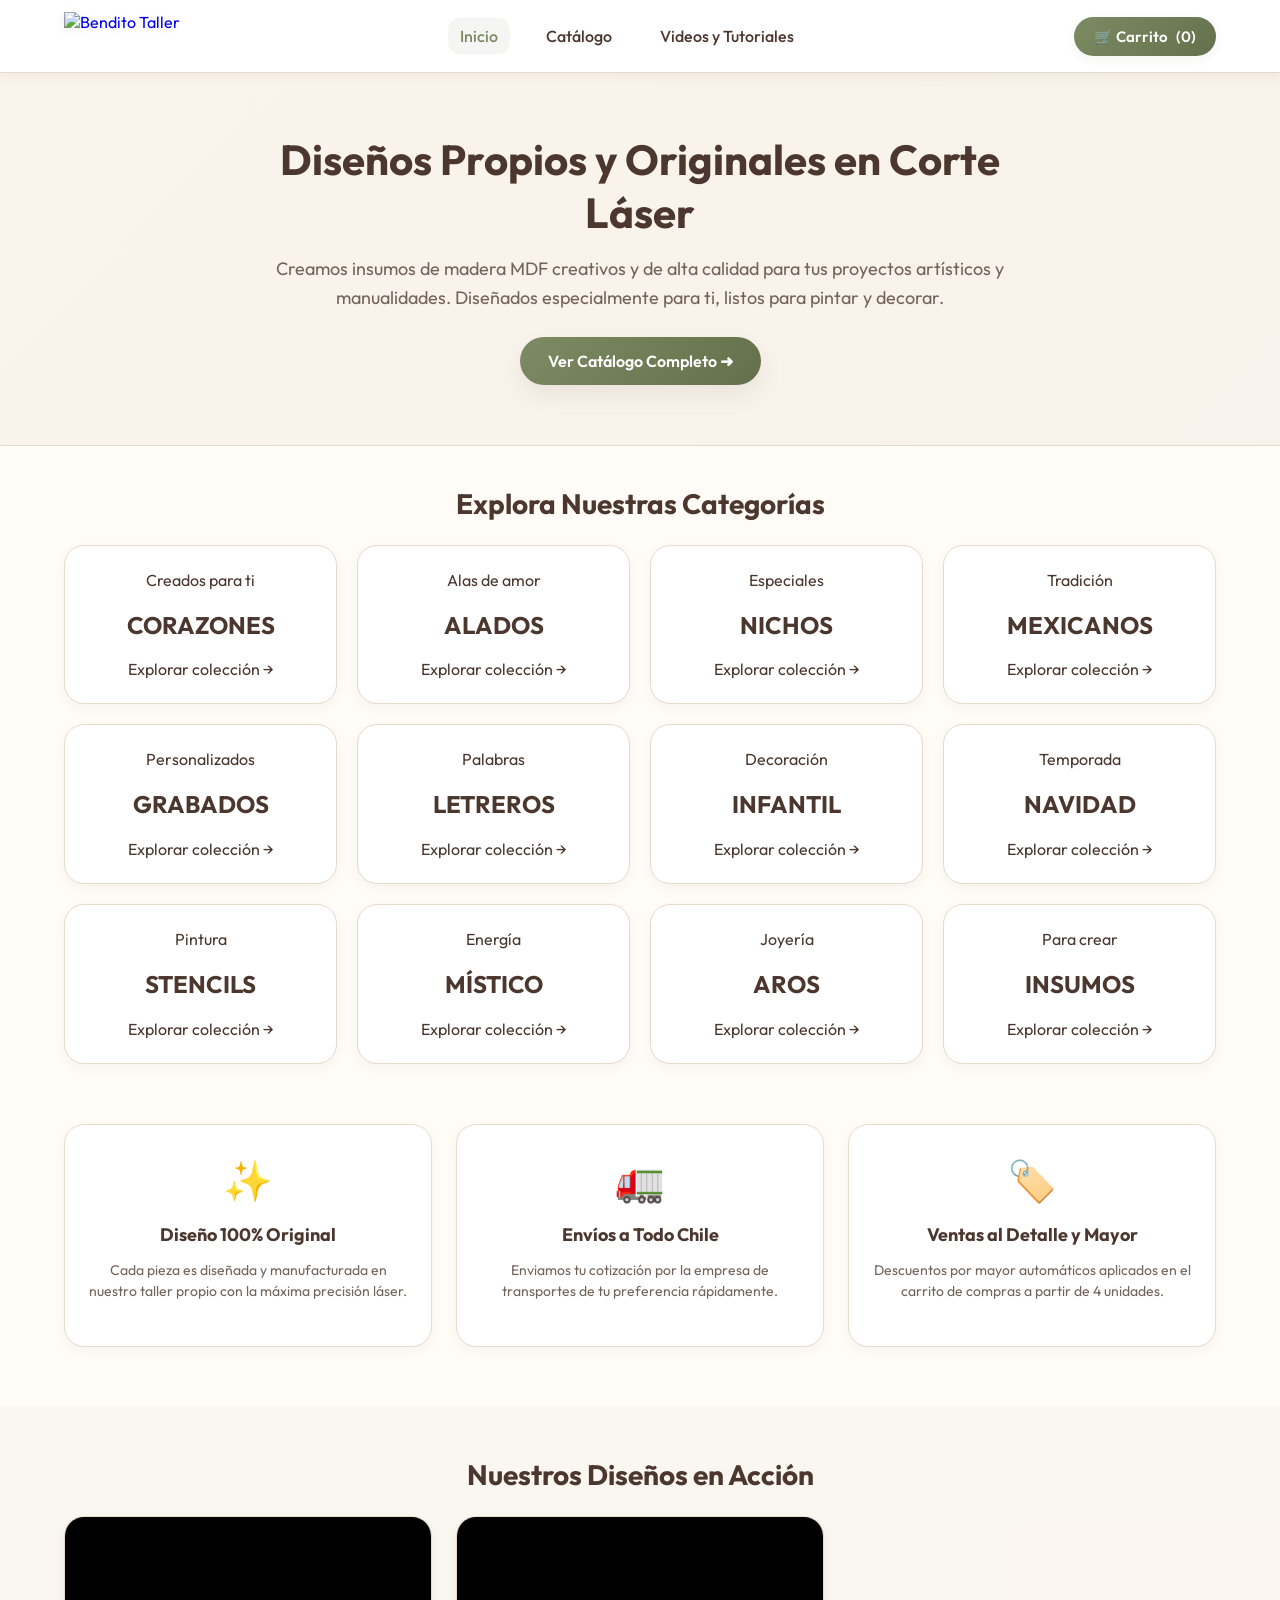
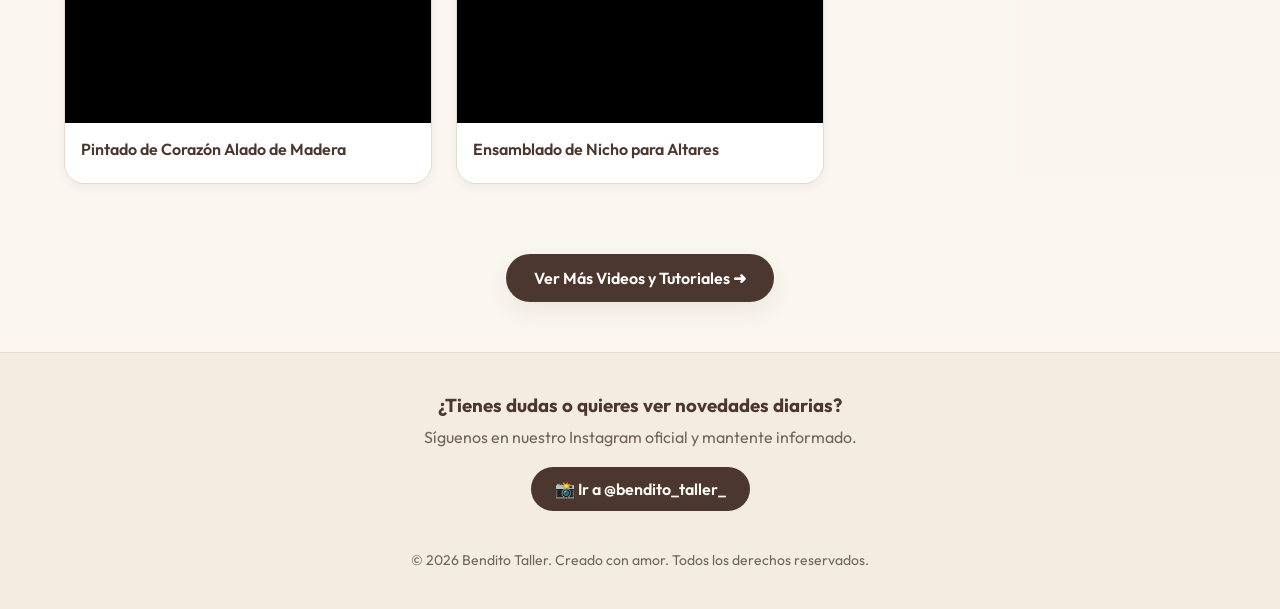
==== index.html @ 10a1b54d "Add files via upload" ====
<!DOCTYPE html>
<html lang="es">
<head>
    <meta charset="UTF-8">
    <meta name="viewport" content="width=device-width, initial-scale=1.0">
    <title>Bendito Taller | Corte Láser Creativo y Más</title>
    
    <!-- Google Fonts Outfit -->
    <link rel="preconnect" href="https://fonts.googleapis.com">
    <link rel="preconnect" href="https://fonts.gstatic.com" crossorigin>
    <link href="https://fonts.googleapis.com/css2?family=Outfit:wght@300;400;600;800;900&family=Playfair+Display:wght@600;700;800&display=swap" rel="stylesheet">
    
    <link rel="stylesheet" href="styles.css">
    <style>
        .features-section {
            max-width: 1200px;
            margin: 0 auto 60px auto;
            padding: 0 24px;
            display: grid;
            grid-template-columns: repeat(auto-fit, minmax(280px, 1fr));
            gap: 24px;
        }
        .feature-card {
            background: #ffffff;
            border: 1px solid var(--border-color);
            border-radius: var(--radius-md);
            padding: 30px 24px;
            text-align: center;
            box-shadow: var(--shadow-sm);
        }
        .feature-icon {
            font-size: 40px;
            color: var(--primary-color);
            margin-bottom: 16px;
        }
        .feature-title {
            font-size: 18px;
            font-weight: 700;
            margin-bottom: 10px;
            color: var(--text-main);
        }
        .feature-desc {
            font-size: 14px;
            color: var(--text-muted);
            line-height: 1.5;
        }
        .insta-footer {
            text-align: center;
            background: #f5ece1;
            padding: 40px 24px;
            border-top: 1px solid var(--border-color);
        }
        .insta-btn {
            display: inline-flex;
            align-items: center;
            gap: 8px;
            background: #4b372d;
            color: #fffcf8;
            text-decoration: none;
            padding: 12px 24px;
            border-radius: 30px;
            font-weight: 600;
            transition: all 0.3s;
        }
        .insta-btn:hover {
            transform: translateY(-2px);
            background: #7d8b63;
        }
    </style>
</head>
<body>

    <!-- NAVBAR -->
    <nav class="main-navbar">
        <div class="nav-container">
            <a href="index.html" class="logo-link">
                <!-- Se puede usar el logo oficial en línea o un placeholder premium -->
                <img src="https://padoma.github.io/bendito-taller-carrito/img/LOGO.png" alt="Bendito Taller" class="logo-img">
            </a>
            
            <ul class="nav-menu" id="navMenu">
                <li class="nav-item active"><a href="index.html">Inicio</a></li>
                <li class="nav-item"><a href="catalogo.html">Catálogo</a></li>
                <li class="nav-item"><a href="videos.html">Videos y Tutoriales</a></li>
            </ul>

            <div style="display: flex; align-items: center; gap: 12px;">
                <button class="nav-cart-btn" onclick="location.href='carrito.html'">
                    🛒 Carrito <span id="cartCount">(0)</span>
                </button>
                
                <button class="hamburger" id="menuToggle" onclick="toggleMobileMenu()">
                    <span></span>
                    <span></span>
                    <span></span>
                </button>
            </div>
        </div>
    </nav>

    <!-- HERO BANNER -->
    <header class="hero-section">
        <div class="hero-content">
            <h1 class="hero-title">Diseños Propios y Originales en Corte Láser</h1>
            <p class="hero-subtitle">
                Creamos insumos de madera MDF creativos y de alta calidad para tus proyectos artísticos y manualidades. Diseñados especialmente para ti, listos para pintar y decorar.
            </p>
            <a href="catalogo.html" class="hero-btn">Ver Catálogo Completo ➜</a>
        </div>
    </header>

    <!-- EXPLORA CATEGORIAS -->
    <section class="container">
        <h2 class="section-title">Explora Nuestras Categorías</h2>
        
        <div class="categories-grid">
            <a href="catalogo.html?category=corazones" class="category-card">
                <div class="card-inner">
                    <div class="card-bg"></div>
                    <div class="card-overlay"></div>
                    <div class="card-content">
                        <span class="subtitle">Creados para ti</span>
                        <h2 data-text="CORAZONES">CORAZONES</h2>
                        <div class="divider"></div>
                        <span class="explore">Explorar colección <span class="arrow">→</span></span>
                    </div>
                </div>
            </a>
            
            <a href="catalogo.html?category=corazones-alados" class="category-card">
                <div class="card-inner">
                    <div class="card-bg"></div>
                    <div class="card-overlay"></div>
                    <div class="card-content">
                        <span class="subtitle">Alas de amor</span>
                        <h2 data-text="ALADOS">ALADOS</h2>
                        <div class="divider"></div>
                        <span class="explore">Explorar colección <span class="arrow">→</span></span>
                    </div>
                </div>
            </a>

            <a href="catalogo.html?category=nichos-y-altares" class="category-card">
                <div class="card-inner">
                    <div class="card-bg"></div>
                    <div class="card-overlay"></div>
                    <div class="card-content">
                        <span class="subtitle">Especiales</span>
                        <h2 data-text="NICHOS">NICHOS</h2>
                        <div class="divider"></div>
                        <span class="explore">Explorar colección <span class="arrow">→</span></span>
                    </div>
                </div>
            </a>

            <a href="catalogo.html?category=mexicanos-y-calacas" class="category-card">
                <div class="card-inner">
                    <div class="card-bg"></div>
                    <div class="card-overlay"></div>
                    <div class="card-content">
                        <span class="subtitle">Tradición</span>
                        <h2 data-text="MEXICANOS">MEXICANOS</h2>
                        <div class="divider"></div>
                        <span class="explore">Explorar colección <span class="arrow">→</span></span>
                    </div>
                </div>
            </a>

            <a href="catalogo.html?category=grabados" class="category-card">
                <div class="card-inner">
                    <div class="card-bg"></div>
                    <div class="card-overlay"></div>
                    <div class="card-content">
                        <span class="subtitle">Personalizados</span>
                        <h2 data-text="GRABADOS">GRABADOS</h2>
                        <div class="divider"></div>
                        <span class="explore">Explorar colección <span class="arrow">→</span></span>
                    </div>
                </div>
            </a>

            <a href="catalogo.html?category=letras" class="category-card">
                <div class="card-inner">
                    <div class="card-bg"></div>
                    <div class="card-overlay"></div>
                    <div class="card-content">
                        <span class="subtitle">Palabras</span>
                        <h2 data-text="LETREROS">LETREROS</h2>
                        <div class="divider"></div>
                        <span class="explore">Explorar colección <span class="arrow">→</span></span>
                    </div>
                </div>
            </a>

            <a href="catalogo.html?category=deco" class="category-card">
                <div class="card-inner">
                    <div class="card-bg"></div>
                    <div class="card-overlay"></div>
                    <div class="card-content">
                        <span class="subtitle">Decoración</span>
                        <h2 data-text="INFANTIL">INFANTIL</h2>
                        <div class="divider"></div>
                        <span class="explore">Explorar colección <span class="arrow">→</span></span>
                    </div>
                </div>
            </a>

            <a href="catalogo.html?category=navidad" class="category-card">
                <div class="card-inner">
                    <div class="card-bg"></div>
                    <div class="card-overlay"></div>
                    <div class="card-content">
                        <span class="subtitle">Temporada</span>
                        <h2 data-text="NAVIDAD">NAVIDAD</h2>
                        <div class="divider"></div>
                        <span class="explore">Explorar colección <span class="arrow">→</span></span>
                    </div>
                </div>
            </a>

            <a href="catalogo.html?category=stencil" class="category-card">
                <div class="card-inner">
                    <div class="card-bg"></div>
                    <div class="card-overlay"></div>
                    <div class="card-content">
                        <span class="subtitle">Pintura</span>
                        <h2 data-text="STENCILS">STENCILS</h2>
                        <div class="divider"></div>
                        <span class="explore">Explorar colección <span class="arrow">→</span></span>
                    </div>
                </div>
            </a>

            <a href="catalogo.html?category=mistico-y-mas" class="category-card">
                <div class="card-inner">
                    <div class="card-bg"></div>
                    <div class="card-overlay"></div>
                    <div class="card-content">
                        <span class="subtitle">Energía</span>
                        <h2 data-text="MÍSTICO">MÍSTICO</h2>
                        <div class="divider"></div>
                        <span class="explore">Explorar colección <span class="arrow">→</span></span>
                    </div>
                </div>
            </a>

            <a href="catalogo.html?category=aros" class="category-card">
                <div class="card-inner">
                    <div class="card-bg"></div>
                    <div class="card-overlay"></div>
                    <div class="card-content">
                        <span class="subtitle">Joyería</span>
                        <h2 data-text="AROS">AROS</h2>
                        <div class="divider"></div>
                        <span class="explore">Explorar colección <span class="arrow">→</span></span>
                    </div>
                </div>
            </a>

            <a href="catalogo.html?category=otros-insumos" class="category-card">
                <div class="card-inner">
                    <div class="card-bg"></div>
                    <div class="card-overlay"></div>
                    <div class="card-content">
                        <span class="subtitle">Para crear</span>
                        <h2 data-text="INSUMOS">INSUMOS</h2>
                        <div class="divider"></div>
                        <span class="explore">Explorar colección <span class="arrow">→</span></span>
                    </div>
                </div>
            </a>
        </div>
    </section>

    <!-- CARACTERISTICAS CLAVE -->
    <section class="features-section">
        <div class="feature-card">
            <div class="feature-icon">✨</div>
            <h3 class="feature-title">Diseño 100% Original</h3>
            <p class="feature-desc">Cada pieza es diseñada y manufacturada en nuestro taller propio con la máxima precisión láser.</p>
        </div>
        <div class="feature-card">
            <div class="feature-icon">🚛</div>
            <h3 class="feature-title">Envíos a Todo Chile</h3>
            <p class="feature-desc">Enviamos tu cotización por la empresa de transportes de tu preferencia rápidamente.</p>
        </div>
        <div class="feature-card">
            <div class="feature-icon">🏷️</div>
            <h3 class="feature-title">Ventas al Detalle y Mayor</h3>
            <p class="feature-desc">Descuentos por mayor automáticos aplicados en el carrito de compras a partir de 4 unidades.</p>
        </div>
    </section>

    <!-- FEATURED VIDEOS -->
    <section style="background: rgba(229, 218, 203, 0.2); padding: 50px 0;">
        <div class="container">
            <h2 class="section-title" style="margin-top: 0;">Nuestros Diseños en Acción</h2>
            <div class="videos-grid">
                <!-- Video 1 -->
                <div class="video-card">
                    <div class="video-container">
                        <iframe src="https://www.youtube.com/embed/8gl6JiQ3Dws" frameborder="0" allow="accelerometer; autoplay; clipboard-write; encrypted-media; gyroscope; picture-in-picture" allowfullscreen></iframe>
                    </div>
                    <div class="video-info">
                        <h4 class="video-title">Pintado de Corazón Alado de Madera</h4>
                    </div>
                </div>
                <!-- Video 2 -->
                <div class="video-card">
                    <div class="video-container">
                        <iframe src="https://www.youtube.com/embed/f9b9mxGQV_4" frameborder="0" allow="accelerometer; autoplay; clipboard-write; encrypted-media; gyroscope; picture-in-picture" allowfullscreen></iframe>
                    </div>
                    <div class="video-info">
                        <h4 class="video-title">Ensamblado de Nicho para Altares</h4>
                    </div>
                </div>
            </div>
            <div style="text-align: center; margin-top: 10px;">
                <a href="videos.html" class="hero-btn" style="background: var(--text-main);">Ver Más Videos y Tutoriales ➜</a>
            </div>
        </div>
    </section>

    <!-- INSTAGRAM FOOTER -->
    <footer class="insta-footer">
        <h3 style="margin: 0 0 10px 0;">¿Tienes dudas o quieres ver novedades diarias?</h3>
        <p style="color: var(--text-muted); margin: 0 0 20px 0;">Síguenos en nuestro Instagram oficial y mantente informado.</p>
        <a href="https://www.instagram.com/bendito_taller_/" target="_blank" class="insta-btn">
            📸 Ir a @bendito_taller_
        </a>
        <div style="margin-top: 40px; font-size: 14px; color: var(--text-muted);">
            © 2026 Bendito Taller. Creado con amor. Todos los derechos reservados.
        </div>
    </footer>

    <script>
        function toggleMobileMenu() {
            const menu = document.getElementById("navMenu");
            const toggle = document.getElementById("menuToggle");
            menu.classList.toggle("show");
            toggle.classList.toggle("active");
        }

        // Actualizar contador del carrito en el navbar
        function updateCartBadge() {
            const carrito = JSON.parse(localStorage.getItem("carrito")) || [];
            const totalItems = carrito.reduce((acc, item) => acc + item.cantidad, 0);
            document.getElementById("cartCount").textContent = `(${totalItems})`;
        }

        window.onload = updateCartBadge;
    </script>
</body>
</html>
---- styles.css ----
/* ==========================
   DESIGN SYSTEM - BENDITO TALLER
========================== */
:root {
    --primary-color: #7d8b63;
    --primary-gradient: linear-gradient(135deg, #7d8b63 0%, #63704b 100%);
    --accent-color: #c9b8a3;
    --danger-gradient: linear-gradient(135deg, #c9b8a3 0%, #b2a18c 100%);
    --bg-light: #fffcf8;
    --bg-card: #ffffff;
    --bg-panel: linear-gradient(135deg, #fffcf8 0%, #f9f5ed 100%);
    --text-main: #4b372d;
    --text-muted: #73645b;
    --border-color: #e5dacb;
    --shadow-sm: 0 4px 12px rgba(75, 55, 45, 0.05);
    --shadow-md: 0 10px 25px rgba(75, 55, 45, 0.08);
    --shadow-lg: 0 20px 40px rgba(75, 55, 45, 0.12);
    --radius-sm: 12px;
    --radius-md: 20px;
    --radius-lg: 28px;
    --font-sans: 'Outfit', -apple-system, BlinkMacSystemFont, "Segoe UI", Roboto, sans-serif;
}

* {
    box-sizing: border-box;
}

body {
    margin: 0;
    padding: 0;
    font-family: var(--font-sans);
    background-color: var(--bg-light);
    color: var(--text-main);
    -webkit-font-smoothing: antialiased;
}

/* ===== GENERAL HEADER / NAV ===== */
.main-navbar {
    background: var(--bg-card);
    border-bottom: 1px solid var(--border-color);
    position: sticky;
    top: 0;
    z-index: 1000;
    box-shadow: var(--shadow-sm);
}

.nav-container {
    max-width: 1200px;
    margin: 0 auto;
    display: flex;
    justify-content: space-between;
    align-items: center;
    padding: 12px 24px;
}

.logo-link {
    display: flex;
    align-items: center;
    text-decoration: none;
}

.logo-img {
    height: 48px;
    width: auto;
    filter: drop-shadow(0 2px 4px rgba(75, 55, 45, 0.08));
}

.nav-menu {
    display: flex;
    gap: 24px;
    list-style: none;
    margin: 0;
    padding: 0;
}

.nav-item a {
    text-decoration: none;
    color: var(--text-main);
    font-weight: 500;
    font-size: 16px;
    transition: color 0.2s;
    padding: 8px 12px;
    border-radius: var(--radius-sm);
}

.nav-item a:hover,
.nav-item.active a {
    color: var(--primary-color);
    background: rgba(125, 139, 99, 0.08);
}

.nav-cart-btn {
    border: none;
    background: var(--primary-gradient);
    color: white;
    font-family: inherit;
    font-size: 15px;
    font-weight: 600;
    padding: 10px 20px;
    border-radius: 30px;
    cursor: pointer;
    box-shadow: var(--shadow-sm);
    transition: all 0.3s;
    display: flex;
    align-items: center;
    gap: 8px;
}

.nav-cart-btn:hover {
    transform: translateY(-2px);
    box-shadow: var(--shadow-md);
    filter: brightness(1.05);
}

.hamburger {
    display: none;
    flex-direction: column;
    gap: 5px;
    border: none;
    background: transparent;
    cursor: pointer;
    padding: 4px;
}

.hamburger span {
    display: block;
    width: 24px;
    height: 3px;
    background-color: var(--text-main);
    border-radius: 3px;
    transition: all 0.3s;
}

/* ===== HERO BANNER ===== */
.hero-section {
    background: linear-gradient(135deg, rgba(245, 236, 225, 0.5) 0%, rgba(229, 218, 203, 0.3) 100%);
    padding: 60px 24px;
    text-align: center;
    border-bottom: 1px solid var(--border-color);
}

.hero-content {
    max-width: 800px;
    margin: 0 auto;
}

.hero-title {
    font-size: 42px;
    font-weight: 700;
    margin: 0 0 16px 0;
    color: var(--text-main);
}

.hero-subtitle {
    font-size: 18px;
    color: var(--text-muted);
    margin: 0 0 24px 0;
    line-height: 1.6;
}

.hero-btn {
    display: inline-block;
    background: var(--primary-gradient);
    color: white;
    text-decoration: none;
    font-weight: 600;
    padding: 14px 28px;
    border-radius: 30px;
    box-shadow: var(--shadow-md);
    transition: all 0.3s;
}

.hero-btn:hover {
    transform: translateY(-2px);
    box-shadow: var(--shadow-lg);
    filter: brightness(1.03);
}

/* ===== HOME CATEGORIES ===== */
.section-title {
    font-size: 28px;
    font-weight: 700;
    text-align: center;
    margin: 40px 0 24px 0;
    color: var(--text-main);
}

.categories-grid {
    max-width: 1200px;
    margin: 0 auto;
    display: grid;
    grid-template-columns: repeat(auto-fill, minmax(220px, 1fr));
    gap: 20px;
    padding: 0 24px 60px 24px;
}

.category-card {
    background: var(--bg-card);
    border: 1px solid var(--border-color);
    border-radius: var(--radius-md);
    padding: 24px;
    text-align: center;
    text-decoration: none;
    color: var(--text-main);
    box-shadow: var(--shadow-sm);
    transition: all 0.3s;
}

.category-card:hover {
    transform: translateY(-4px);
    box-shadow: var(--shadow-md);
    border-color: var(--primary-color);
}

.category-icon {
    font-size: 36px;
    margin-bottom: 12px;
}

.category-name {
    font-weight: 700;
    font-size: 16px;
}

/* ===== VIDEOS GRID ===== */
.videos-grid {
    max-width: 1200px;
    margin: 0 auto;
    display: grid;
    grid-template-columns: repeat(auto-fill, minmax(340px, 1fr));
    gap: 24px;
    padding: 0 24px 60px 24px;
}

.video-card {
    background: var(--bg-card);
    border-radius: var(--radius-md);
    border: 1px solid var(--border-color);
    overflow: hidden;
    box-shadow: var(--shadow-sm);
    transition: all 0.3s;
}

.video-card:hover {
    transform: translateY(-2px);
    box-shadow: var(--shadow-md);
}

.video-container {
    position: relative;
    padding-bottom: 56.25%; /* 16:9 */
    height: 0;
    background: #000;
}

.video-container iframe {
    position: absolute;
    top: 0;
    left: 0;
    width: 100%;
    height: 100%;
}

.video-info {
    padding: 16px;
}

.video-title {
    font-size: 16px;
    font-weight: 600;
    margin: 0 0 8px 0;
    color: var(--text-main);
}

/* ===== CATALOG PAGE LAYOUT ===== */
.catalog-container {
    max-width: 1200px;
    margin: 0 auto;
    display: flex;
    gap: 28px;
    padding: 30px 24px 60px 24px;
}

/* Sidebar Navigation */
.catalog-sidebar {
    width: 250px;
    flex-shrink: 0;
}

.sidebar-title {
    font-size: 18px;
    font-weight: 700;
    margin: 0 0 16px 0;
    border-bottom: 2px solid var(--border-color);
    padding-bottom: 8px;
}

.category-list {
    display: flex;
    flex-direction: column;
    gap: 8px;
}

.category-btn {
    border: none;
    background: transparent;
    text-align: left;
    padding: 10px 14px;
    border-radius: var(--radius-sm);
    font-family: inherit;
    font-size: 15px;
    font-weight: 500;
    color: var(--text-muted);
    cursor: pointer;
    transition: all 0.2s;
}

.category-btn:hover {
    background: rgba(75, 55, 45, 0.04);
    color: var(--text-main);
}

.category-btn.active {
    background: var(--primary-gradient);
    color: white;
    font-weight: 600;
    box-shadow: var(--shadow-sm);
}

/* Main Content Area */
.catalog-main {
    flex-grow: 1;
}

.catalog-search-bar {
    margin-bottom: 24px;
    display: flex;
    gap: 12px;
}

.search-input {
    flex-grow: 1;
    padding: 14px 20px;
    border-radius: 30px;
    border: 1.5px solid var(--border-color);
    font-family: inherit;
    font-size: 15px;
    color: var(--text-main);
    background: var(--bg-card);
    outline: none;
    transition: all 0.2s;
}

.search-input:focus {
    border-color: var(--primary-color);
    box-shadow: 0 0 0 3px rgba(125, 139, 99, 0.15);
}

.products-grid {
    display: grid;
    grid-template-columns: repeat(auto-fill, minmax(210px, 1fr));
    gap: 20px;
}

/* Product Card */
.product-card {
    background: var(--bg-card);
    border-radius: var(--radius-md);
    border: 1px solid rgba(229, 218, 203, 0.4);
    overflow: hidden;
    box-shadow: var(--shadow-sm);
    transition: all 0.2s;
    display: flex;
    flex-direction: column;
}

.product-card:hover {
    transform: translateY(-2px);
    box-shadow: var(--shadow-md);
}

.product-img-wrapper {
    position: relative;
    padding-bottom: 100%; /* Square aspect ratio */
    background-color: #fcf9f5;
    overflow: hidden;
    border-bottom: 1px solid rgba(229, 218, 203, 0.3);
}

.product-img {
    position: absolute;
    top: 0;
    left: 0;
    width: 100%;
    height: 100%;
    object-fit: cover;
    transition: transform 0.3s ease;
}

.product-card:hover .product-img {
    transform: scale(1.04);
}

.product-info {
    padding: 16px;
    display: flex;
    flex-direction: column;
    flex-grow: 1;
}

.product-title {
    font-size: 16px;
    font-weight: 700;
    color: var(--text-main);
    margin: 0 0 8px 0;
    line-height: 1.3;
}

.product-prices {
    margin-top: auto;
}

.price-row {
    display: flex;
    justify-content: space-between;
    font-size: 13px;
    color: var(--text-muted);
    margin-bottom: 4px;
}

.price-value {
    font-weight: 700;
    color: var(--text-main);
}

.price-value.special {
    color: var(--primary-color);
}

.product-action-btn {
    width: 100%;
    border: none;
    background: #f0e6da;
    color: var(--text-main);
    font-family: inherit;
    font-size: 14px;
    font-weight: 600;
    padding: 10px;
    border-radius: var(--radius-sm);
    cursor: pointer;
    margin-top: 12px;
    transition: all 0.2s;
}

.product-action-btn:hover {
    background: var(--primary-color);
    color: white;
}

/* ===== SHOPPING CART PAGE ===== */
.cart-page-wrapper {
    max-width: 750px;
    margin: 40px auto;
    padding: 0 20px;
}

.cart-header {
    text-align: center;
    margin-bottom: 30px;
}

.cart-header h1 {
    font-size: 32px;
    font-weight: 700;
    margin: 0 0 8px 0;
}

.cart-header p {
    color: var(--text-muted);
    margin: 0;
}

/* ===== GENERAL POPUPS (MODAL) ===== */
.modal-overlay {
    position: fixed;
    inset: 0;
    background: rgba(43, 34, 29, 0.4);
    backdrop-filter: blur(8px);
    display: flex;
    justify-content: center;
    align-items: center;
    z-index: 99999;
    padding: 20px;
}

.modal-container {
    background: var(--bg-card);
    width: 100%;
    max-width: 440px;
    border-radius: var(--radius-lg);
    padding: 24px;
    box-shadow: var(--shadow-lg);
    border: 1px solid var(--border-color);
    animation: scaleUp 0.3s forwards cubic-bezier(0.34, 1.56, 0.64, 1);
}

@keyframes scaleUp {
    from { transform: scale(0.95); opacity: 0; }
    to { transform: scale(1); opacity: 1; }
}

.modal-container h2 {
    margin: 0 0 16px 0;
    text-align: center;
    font-size: 22px;
    font-weight: 700;
    color: var(--text-main);
}

.modal-image-wrapper {
    width: 120px;
    height: 120px;
    border-radius: var(--radius-md);
    overflow: hidden;
    margin: 0 auto 16px auto;
    border: 1px solid var(--border-color);
    background-color: #fff;
}

.modal-image {
    width: 100%;
    height: 100%;
    object-fit: cover;
}

.modal-input-group {
    margin-bottom: 14px;
}

.modal-input-group label {
    display: block;
    margin-bottom: 6px;
    font-weight: 600;
    font-size: 13px;
    color: var(--text-muted);
}

.modal-select, .modal-input, .modal-textarea {
    width: 100%;
    padding: 12px;
    border-radius: var(--radius-sm);
    border: 1.5px solid var(--border-color);
    background: rgba(255, 255, 255, 0.8);
    font-family: inherit;
    font-size: 14px;
    color: var(--text-main);
    outline: none;
    transition: all 0.2s ease;
}

.modal-select:focus, .modal-input:focus, .modal-textarea:focus {
    border-color: var(--primary-color);
    background: #fff;
    box-shadow: 0 0 0 3px rgba(125, 139, 99, 0.15);
}

.modal-btn-primary {
    width: 100%;
    margin-top: 18px;
    border: none;
    background: var(--primary-gradient);
    color: white;
    padding: 14px;
    border-radius: var(--radius-sm);
    font-size: 15px;
    font-weight: 600;
    cursor: pointer;
    box-shadow: var(--shadow-sm);
    transition: all 0.2s;
}

.modal-btn-primary:hover {
    transform: translateY(-2px);
    box-shadow: var(--shadow-md);
}

.modal-btn-secondary {
    width: 100%;
    margin-top: 8px;
    border: none;
    background: var(--danger-gradient);
    color: white;
    padding: 14px;
    border-radius: var(--radius-sm);
    font-size: 15px;
    font-weight: 600;
    cursor: pointer;
    box-shadow: var(--shadow-sm);
    transition: all 0.2s;
}

.modal-btn-secondary:hover {
    transform: translateY(-2px);
    box-shadow: var(--shadow-md);
}

/* ===== PANEL CARRITO DRAWER (SIDEBAR) ===== */
#cartPanel {
    position: fixed;
    bottom: 90px;
    right: 24px;
    width: 380px;
    max-height: 75vh;
    overflow-y: auto;
    background: var(--bg-panel);
    border-radius: var(--radius-lg);
    padding: 24px;
    box-shadow: var(--shadow-lg);
    display: none;
    z-index: 9999;
    border: 1px solid rgba(229, 218, 203, 0.5);
    scrollbar-width: thin;
    scrollbar-color: var(--border-color) transparent;
}

.cart-items-list {
    margin-bottom: 20px;
}

.cart-item {
    display: flex;
    gap: 16px;
    border-bottom: 1px solid var(--border-color);
    padding: 14px 0;
    align-items: center;
}

.cart-item img {
    width: 70px;
    height: 70px;
    object-fit: cover;
    border-radius: var(--radius-sm);
    border: 1px solid var(--border-color);
}

.item-info {
    flex-grow: 1;
}

.item-title {
    font-weight: 600;
    font-size: 14px;
    margin-bottom: 4px;
}

.item-detail {
    color: var(--text-muted);
    font-size: 12px;
    margin-bottom: 4px;
}

.item-price {
    font-weight: 700;
    color: var(--primary-color);
    font-size: 14px;
}

#cartTotal {
    margin-top: 16px;
    font-size: 20px;
    font-weight: 700;
    display: flex;
    justify-content: space-between;
    border-top: 2px solid var(--border-color);
    padding-top: 12px;
}

/* ===== TOAST AVISO ===== */
#toast {
    position: fixed;
    top: 24px;
    right: 24px;
    background: var(--primary-gradient);
    color: white;
    padding: 14px 24px;
    border-radius: 20px;
    box-shadow: var(--shadow-lg);
    opacity: 0;
    transform: translateY(-20px) scale(0.95);
    transition: all 0.4s cubic-bezier(0.175, 0.885, 0.32, 1.275);
    z-index: 99999;
    font-weight: 500;
    font-size: 15px;
}

#toast.show {
    opacity: 1;
    transform: translateY(0) scale(1);
}

/* ===== RESPONSIVE ===== */
@media (max-width: 900px) {
    .catalog-container {
        flex-direction: column;
    }
    .catalog-sidebar {
        width: 100%;
    }
    .category-list {
        flex-direction: row;
        overflow-x: auto;
        padding-bottom: 8px;
        scrollbar-width: thin;
    }
    .category-btn {
        white-space: nowrap;
    }
}

@media (max-width: 768px) {
    .nav-menu {
        display: none;
        flex-direction: column;
        position: absolute;
        top: 73px;
        left: 0;
        right: 0;
        background: var(--bg-card);
        border-bottom: 1px solid var(--border-color);
        padding: 16px 24px;
        gap: 12px;
        box-shadow: var(--shadow-md);
    }
    .nav-menu.show {
        display: flex;
    }
    .hamburger {
        display: flex;
    }
    .hero-title {
        font-size: 32px;
    }
}

@media (max-width: 480px) {
    #cartPanel {
        width: 92%;
        right: 4%;
        bottom: 85px;
    }
}
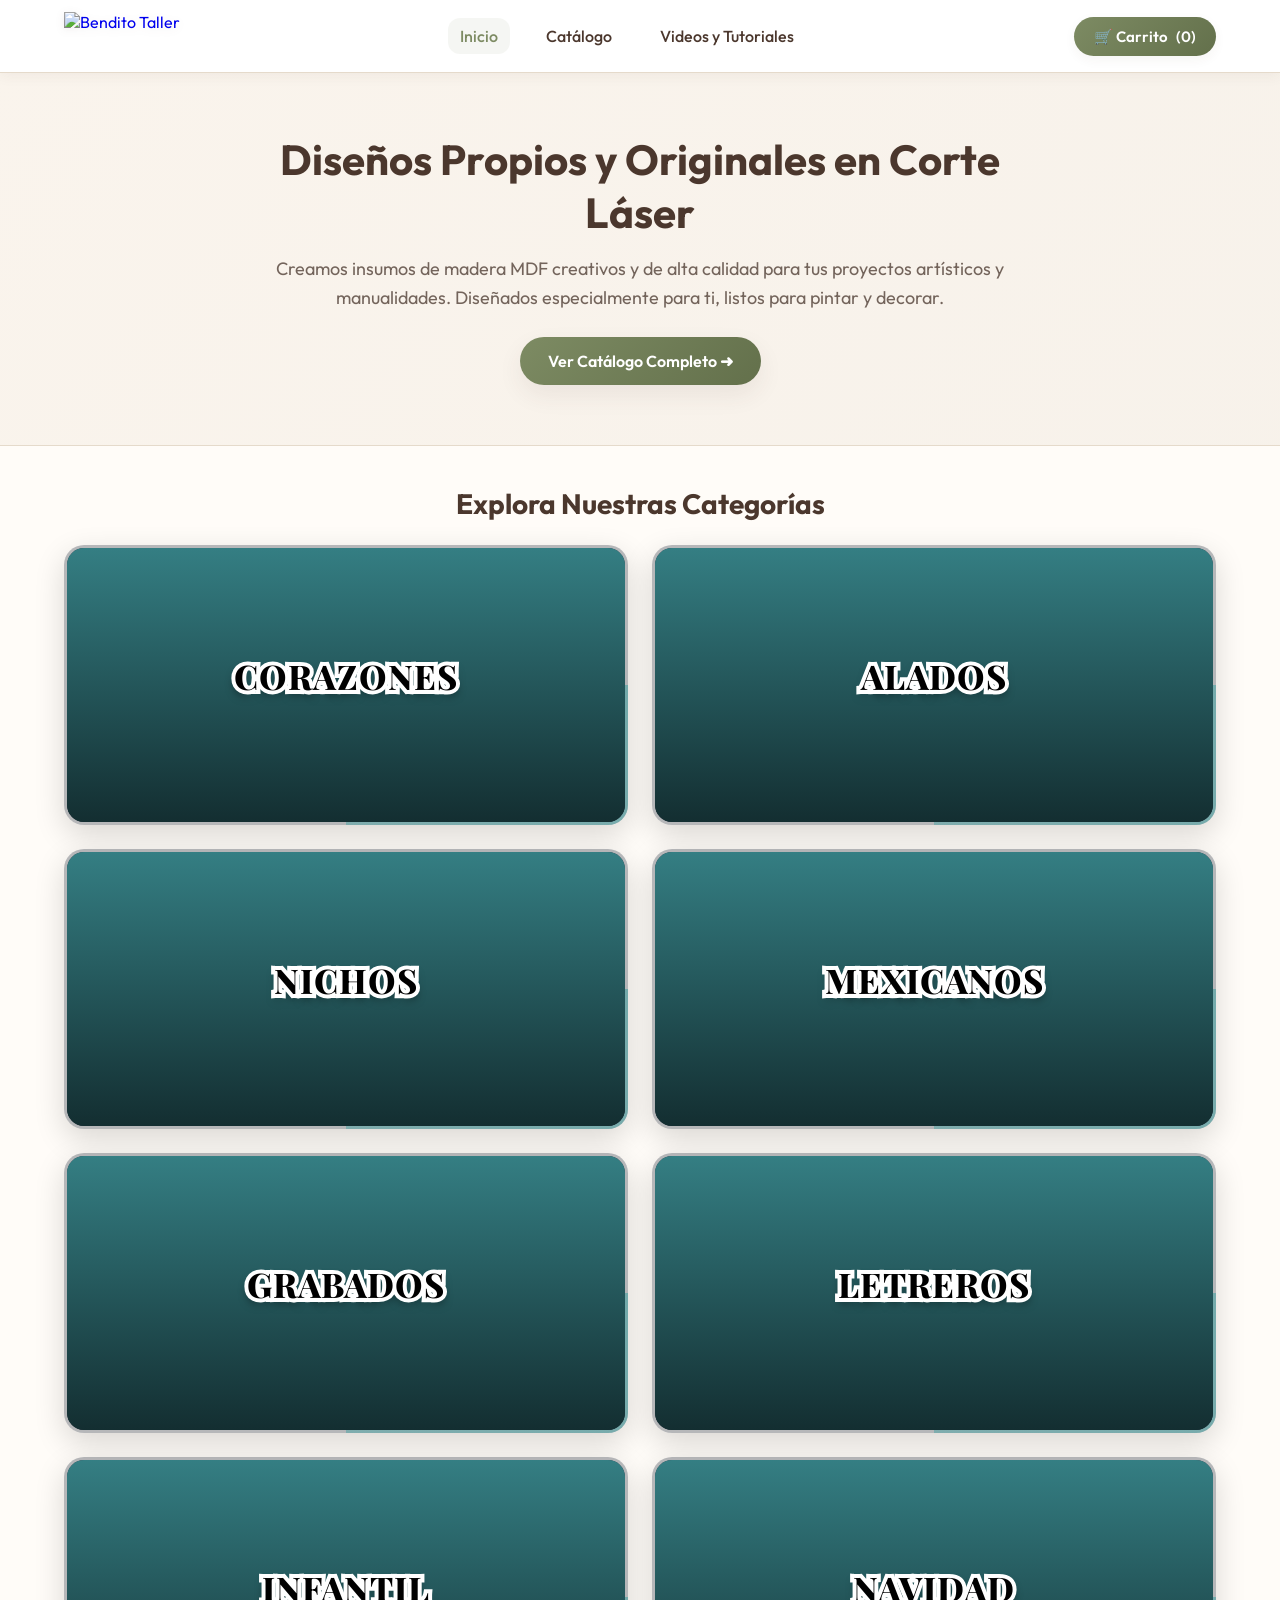
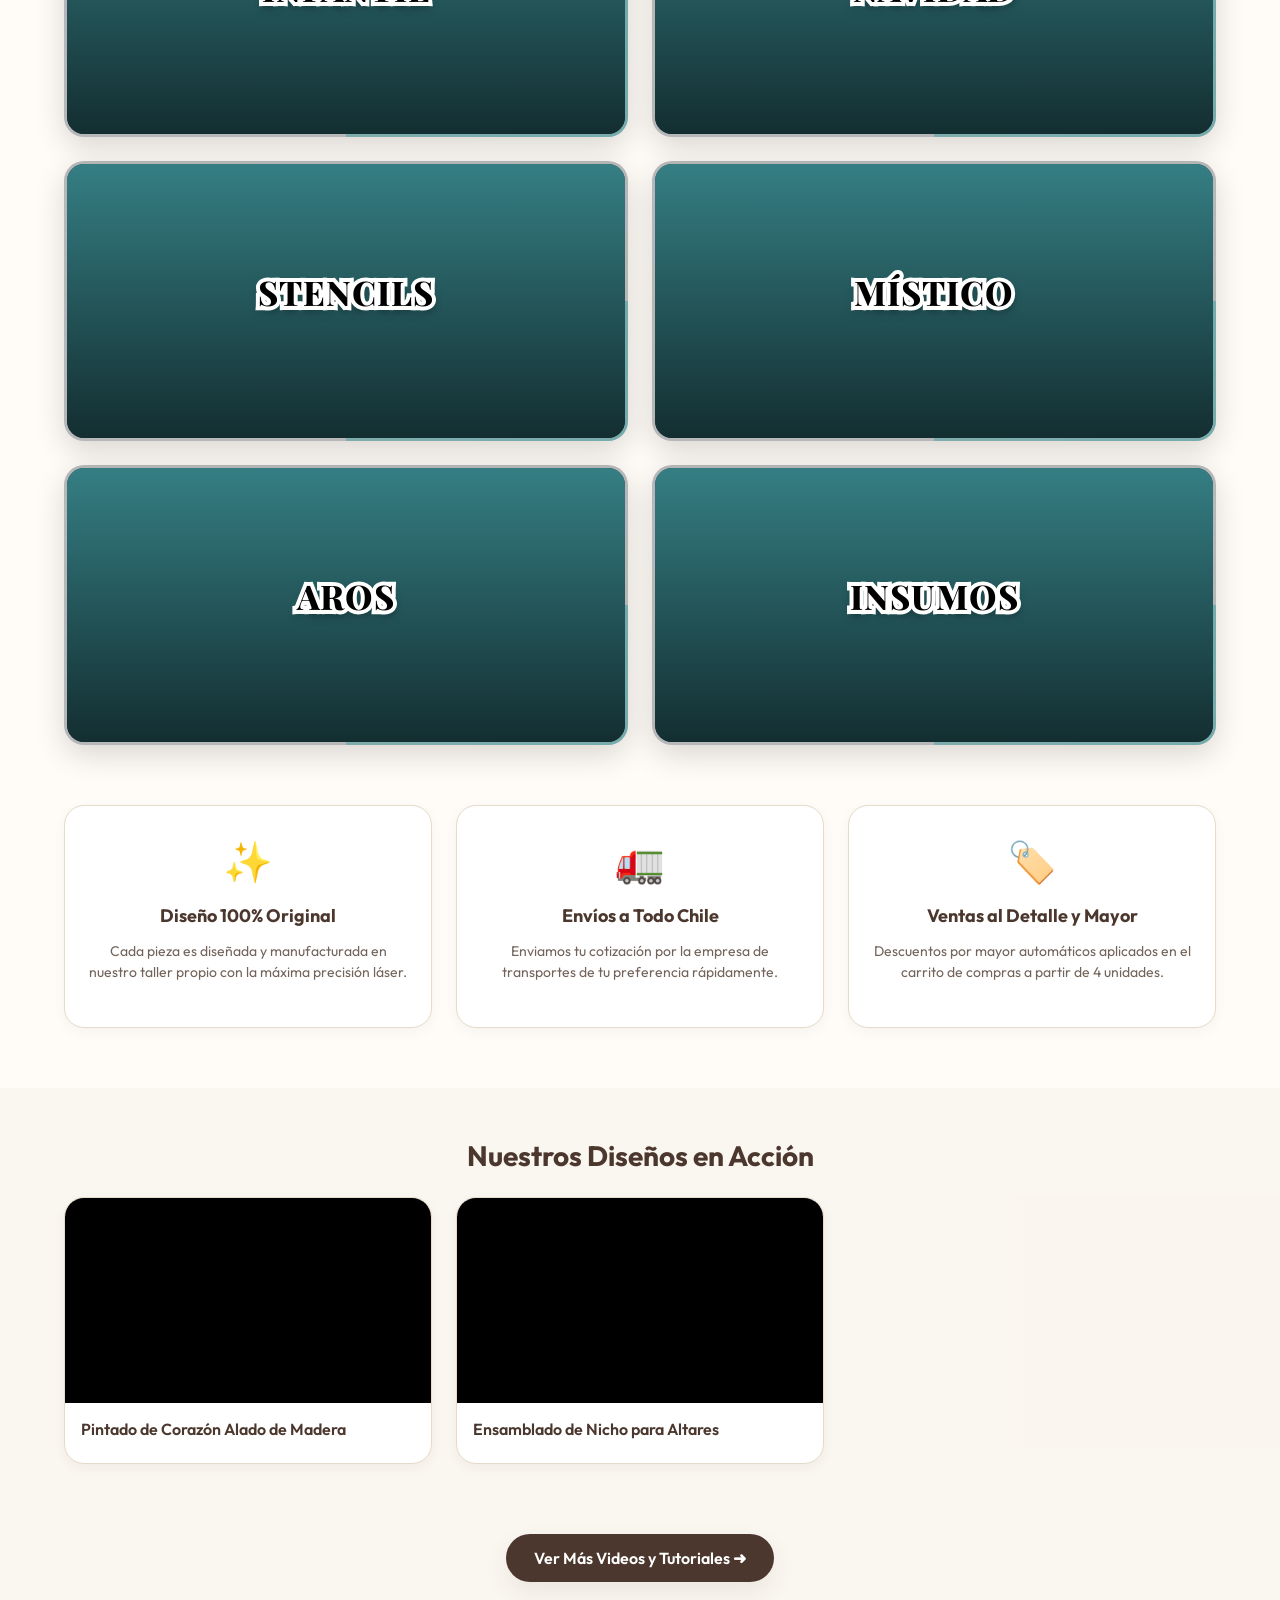
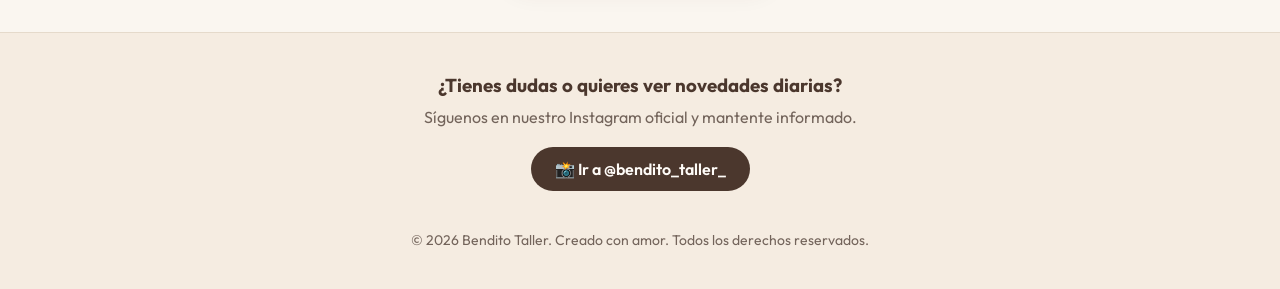
==== commit 4c9921ca: "Add files via upload" ====
--- a/index.html
+++ b/index.html
@@ -85,8 +85,9 @@
             </ul>
 
             <div style="display: flex; align-items: center; gap: 12px;">
-                <button class="nav-cart-btn" onclick="location.href='carrito.html'">
-                    🛒 Carrito <span id="cartCount">(0)</span>
+                <button class="nav-cart-btn" onclick="location.href='carrito.html'" style="pointer-events: auto;">
+                    <span style="pointer-events: none;">🛒 Carrito </span>
+                    <span id="cartCount" style="pointer-events: none;">(0)</span>
                 </button>
                 
                 <button class="hamburger" id="menuToggle" onclick="toggleMobileMenu()">
@@ -349,6 +350,32 @@
         }
 
         window.onload = updateCartBadge;
+
+        // Intersection Observer para efecto hover automático al escrolear en celulares
+        document.addEventListener("DOMContentLoaded", () => {
+            if (window.innerWidth <= 768) {
+                const cards = document.querySelectorAll(".category-card");
+                
+                const observerOptions = {
+                    root: null,
+                    // Define una franja en el tercio central de la pantalla
+                    rootMargin: "-35% 0px -35% 0px",
+                    threshold: 0.2
+                };
+                
+                const observer = new IntersectionObserver((entries) => {
+                    entries.forEach(entry => {
+                        if (entry.isIntersecting) {
+                            entry.target.classList.add("active");
+                        } else {
+                            entry.target.classList.remove("active");
+                        }
+                    });
+                }, observerOptions);
+                
+                cards.forEach(card => observer.observe(card));
+            }
+        });
     </script>
 </body>
 </html>
--- a/styles.css
+++ b/styles.css
@@ -89,7 +89,7 @@
     background: rgba(125, 139, 99, 0.08);
 }
 
-.nav-cart-btn {
+.nav-cart-btn { user-select: none;
     border: none;
     background: var(--primary-gradient);
     color: white;
@@ -106,7 +106,7 @@
     gap: 8px;
 }
 
-.nav-cart-btn:hover {
+.nav-cart-btn * { pointer-events: none; } .nav-cart-btn:hover {
     transform: translateY(-2px);
     box-shadow: var(--shadow-md);
     filter: brightness(1.05);
@@ -189,32 +189,259 @@
     max-width: 1200px;
     margin: 0 auto;
     display: grid;
-    grid-template-columns: repeat(auto-fill, minmax(220px, 1fr));
-    gap: 20px;
+    grid-template-columns: repeat(2, 1fr);
+    gap: 24px;
     padding: 0 24px 60px 24px;
 }
 
+/* 1. CONTENEDOR PRINCIPAL Y BORDE */
 .category-card {
-    background: var(--bg-card);
-    border: 1px solid var(--border-color);
-    border-radius: var(--radius-md);
-    padding: 24px;
+    position: relative;
+    width: 100%;
+    min-height: 280px;
+    border-radius: 20px;
+    overflow: hidden; /* Vital: corta la luz excedente */
+    padding: 3px; /* GROSOR DEL BORDE LUMINOSO (puedes cambiarlo) */
+    box-sizing: border-box;
+    text-decoration: none;
+    display: flex;
+    box-shadow: 0 10px 30px rgba(0, 0, 0, 0.15);
+    cursor: pointer;
+    transition: transform 0.5s cubic-bezier(0.25, 1, 0.5, 1), box-shadow 0.5s ease;
+    background-color: rgba(15, 23, 42, 0.3);
+}
+
+/* 2. EL RAYO DE LUZ GIRATORIO */
+.category-card::before {
+    content: '';
+    position: absolute;
+    top: 50%;
+    left: 50%;
+    width: 250vmax;
+    height: 250vmax;
+    background: conic-gradient(
+        from 0deg,
+        transparent 0deg,
+        transparent 270deg,
+        #41A1A1 360deg
+    );
+    transform-origin: center center;
+    animation: rotateBorder 3s linear infinite;
+    z-index: 0;
+}
+
+@keyframes rotateBorder {
+    0% { transform: translate(-50%, -50%) rotate(0deg); }
+    100% { transform: translate(-50%, -50%) rotate(360deg); }
+}
+
+/* 3. CONTENEDOR INTERNO (La tarjeta real) */
+.card-inner {
+    position: relative;
+    width: 100%;
+    height: 100%;
+    border-radius: 17px;
+    overflow: hidden;
+    display: flex;
+    flex-direction: column;
+    align-items: center;
+    justify-content: center;
+    z-index: 1;
+    background-color: #0f172a;
+}
+
+/* Marco interno decorativo en hover */
+.card-inner::after {
+    content: '';
+    position: absolute;
+    top: 24px;
+    left: 24px;
+    right: 24px;
+    bottom: 24px;
+    border: 1.5px solid rgba(65, 161, 161, 0.85);
+    border-radius: 8px;
+    z-index: 2;
+    pointer-events: none;
+    opacity: 0;
+    transform: scale(0.96);
+    transition: opacity 0.4s cubic-bezier(0.25, 1, 0.5, 1), transform 0.4s cubic-bezier(0.25, 1, 0.5, 1);
+}
+
+.category-card:hover .card-inner::after,
+.category-card.active .card-inner::after {
+    opacity: 1;
+    transform: scale(1);
+}
+
+.category-card:hover,
+.category-card.active {
+    transform: translateY(-6px);
+    box-shadow: 0 20px 40px rgba(65, 161, 161, 0.4);
+}
+
+/* ---- IMAGEN Y SUPERPOSICIÓN OSCURA ---- */
+.card-bg {
+    position: absolute;
+    top: 0;
+    left: 0;
+    width: 100%;
+    height: 100%;
+    background-image: url('https://padoma.github.io/bendito-taller-carrito/img/grabados_bg.jpg');
+    background-size: cover;
+    background-position: center;
+    transition: transform 0.8s cubic-bezier(0.25, 1, 0.5, 1);
+    z-index: 1;
+}
+
+.category-card:hover .card-bg,
+.category-card.active .card-bg {
+    transform: scale(1.12);
+}
+
+.card-overlay {
+    position: absolute;
+    top: 0;
+    left: 0;
+    width: 100%;
+    height: 100%;
+    background: linear-gradient(
+        to bottom, 
+        rgba(65, 161, 161, 0.75) 0%, 
+        rgba(20, 50, 50, 0.85) 100%
+    );
+    z-index: 2;
+    transition: background 0.5s ease, opacity 0.5s ease;
+}
+
+.category-card:hover .card-overlay,
+.category-card.active .card-overlay {
+    opacity: 0.95;
+    background: linear-gradient(
+        to bottom, 
+        rgba(65, 161, 161, 0.55) 0%, 
+        rgba(20, 50, 50, 0.7) 100%
+    );
+}
+
+/* ---- TEXTOS Y ANIMACIONES ---- */
+.card-content {
+    position: relative;
+    z-index: 3;
     text-align: center;
-    text-decoration: none;
-    color: var(--text-main);
-    box-shadow: var(--shadow-sm);
-    transition: all 0.3s;
-}
-
-.category-card:hover {
-    transform: translateY(-4px);
-    box-shadow: var(--shadow-md);
-    border-color: var(--primary-color);
-}
-
-.category-icon {
-    font-size: 36px;
-    margin-bottom: 12px;
+    color: #ffffff;
+    display: flex;
+    flex-direction: column;
+    align-items: center;
+    padding: 20px;
+}
+
+.subtitle {
+    font-size: 1rem;
+    text-transform: uppercase;
+    letter-spacing: 4px;
+    font-weight: 600;
+    color: rgba(255, 255, 255, 0.7);
+    margin-bottom: 8px;
+    transform: translateY(15px);
+    opacity: 0;
+    transition: all 0.4s ease 0.1s;
+}
+
+.card-content h2 {
+    font-family: 'Playfair Display', serif;
+    font-size: 34px;
+    font-weight: 800;
+    text-transform: uppercase;
+    letter-spacing: 1px;
+    color: #ffffff;
+    -webkit-text-stroke: 8px #ffffff;
+    text-shadow: 0 5px 10px rgba(0, 0, 0, 0.65);
+    margin: 0;
+    transition: all 0.4s ease;
+    position: relative;
+    display: inline-block;
+}
+
+.card-content h2::after {
+    content: attr(data-text);
+    position: absolute;
+    top: 0;
+    left: 0;
+    width: 100%;
+    height: 100%;
+    color: #000000;
+    -webkit-text-stroke: 0px transparent;
+    text-shadow: none;
+    z-index: 1;
+    pointer-events: none;
+}
+
+.divider {
+    width: 0px;
+    height: 2px;
+    background: #41A1A1;
+    margin: 12px 0;
+    transition: width 0.4s cubic-bezier(0.25, 1, 0.5, 1) 0.2s;
+    border-radius: 2px;
+}
+
+.explore {
+    font-size: 0.95rem;
+    font-weight: 300;
+    color: rgba(255, 255, 255, 0.9);
+    opacity: 0;
+    transform: translateY(15px);
+    transition: all 0.4s ease 0.3s;
+    display: flex;
+    align-items: center;
+    gap: 6px;
+}
+
+.arrow {
+    transition: transform 0.3s ease;
+}
+
+.category-card:hover .subtitle,
+.category-card.active .subtitle,
+.category-card:hover .explore,
+.category-card.active .explore {
+    opacity: 1;
+    transform: translateY(0);
+}
+
+.category-card:hover .divider,
+.category-card.active .divider {
+    width: 60px;
+}
+
+.category-card:hover .arrow,
+.category-card.active .arrow {
+    transform: translateX(5px);
+}
+
+.category-card:hover h2,
+.category-card.active h2 {
+    transform: translateY(-6px) scale(1.03);
+    text-shadow: 0 8px 16px rgba(0, 0, 0, 0.8);
+}
+
+/* ---- ETIQUETA DESTACADO ---- */
+.badge {
+    position: absolute;
+    top: 16px;
+    left: 16px;
+    background: rgba(255, 255, 255, 0.15);
+    backdrop-filter: blur(8px);
+    -webkit-backdrop-filter: blur(8px);
+    color: #ffffff;
+    font-size: 11px;
+    font-weight: 600;
+    letter-spacing: 1.5px;
+    padding: 6px 14px;
+    border-radius: 20px;
+    z-index: 5;
+    border: 1px solid rgba(255, 255, 255, 0.25);
+    box-shadow: 0 4px 12px rgba(0, 0, 0, 0.1);
 }
 
 .category-name {
@@ -607,10 +834,10 @@
 /* ===== PANEL CARRITO DRAWER (SIDEBAR) ===== */
 #cartPanel {
     position: fixed;
-    bottom: 90px;
+    top: 80px;
     right: 24px;
     width: 380px;
-    max-height: 75vh;
+    max-height: calc(100vh - 100px);
     overflow-y: auto;
     background: var(--bg-panel);
     border-radius: var(--radius-lg);
@@ -718,6 +945,9 @@
 }
 
 @media (max-width: 768px) {
+    .categories-grid {
+        grid-template-columns: 1fr;
+    }
     .nav-menu {
         display: none;
         flex-direction: column;
@@ -746,6 +976,8 @@
     #cartPanel {
         width: 92%;
         right: 4%;
-        bottom: 85px;
+        top: 70px;
     }
 }
+
+
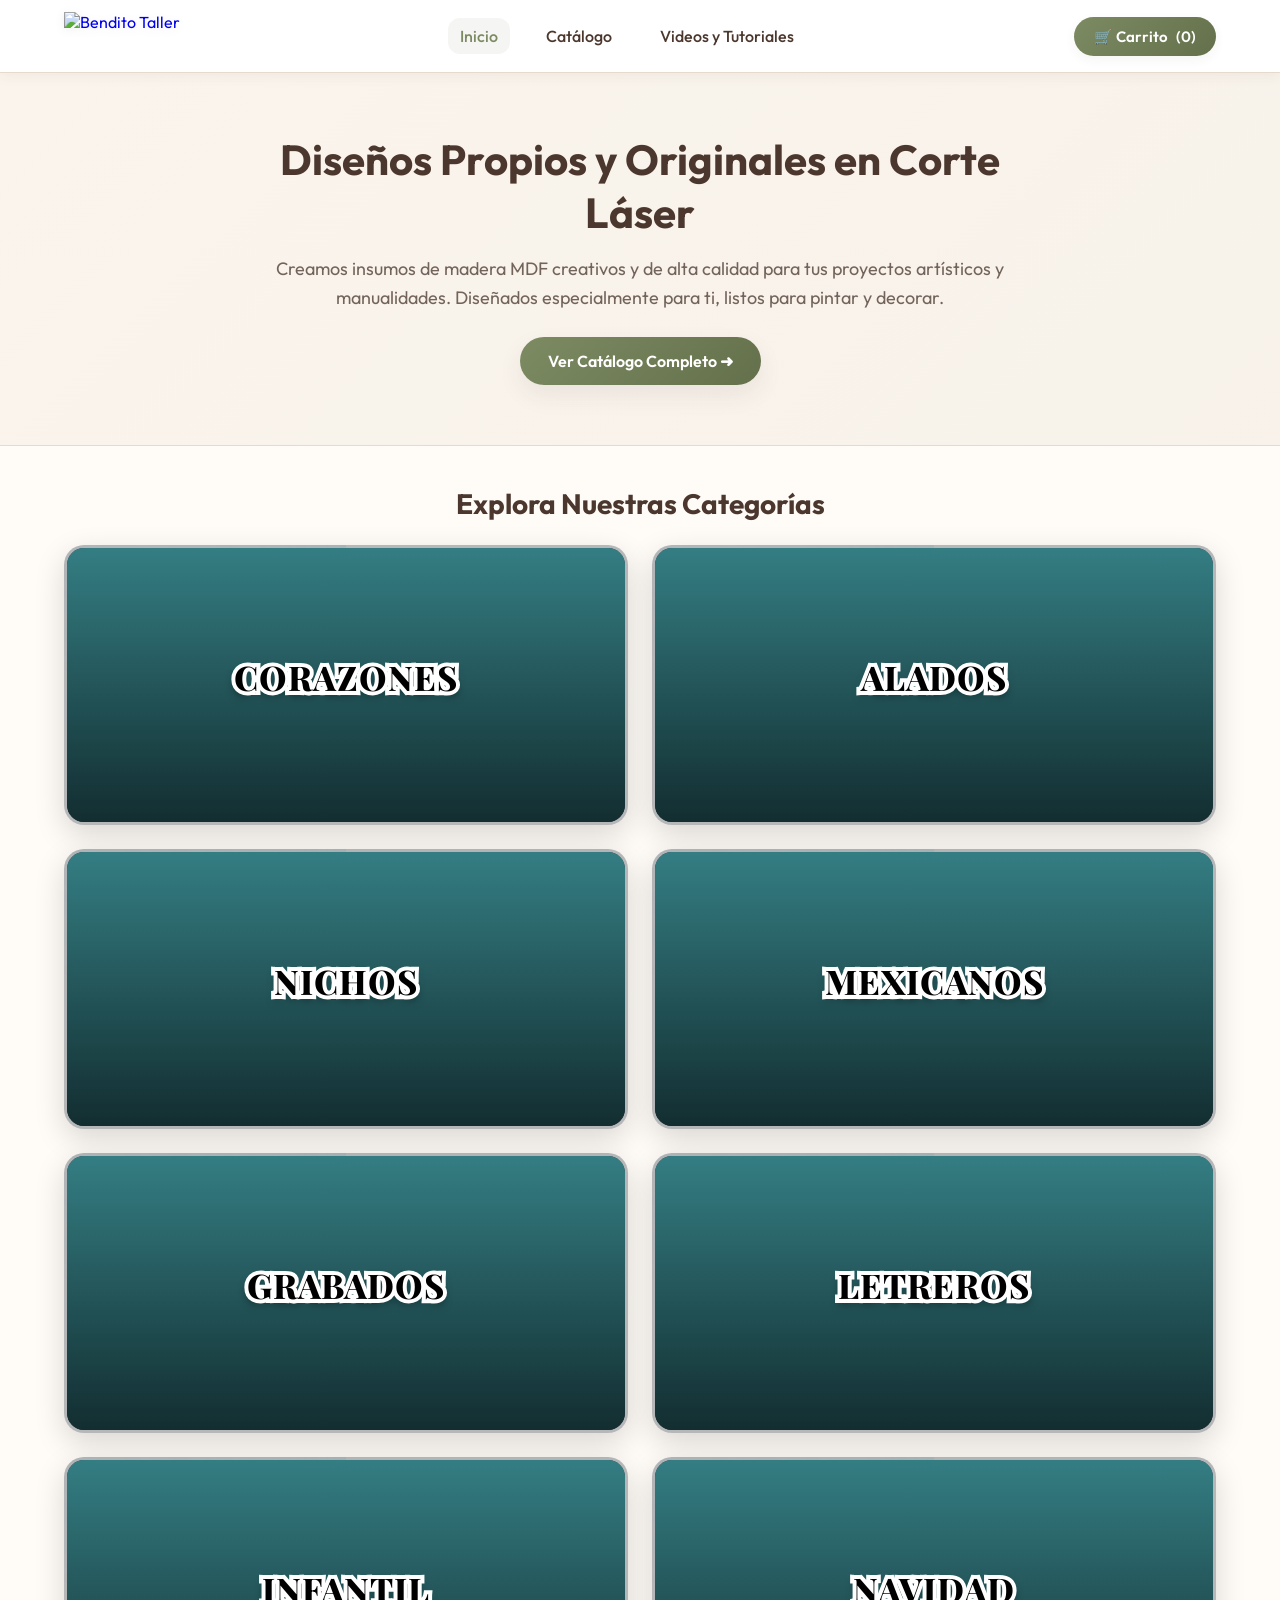
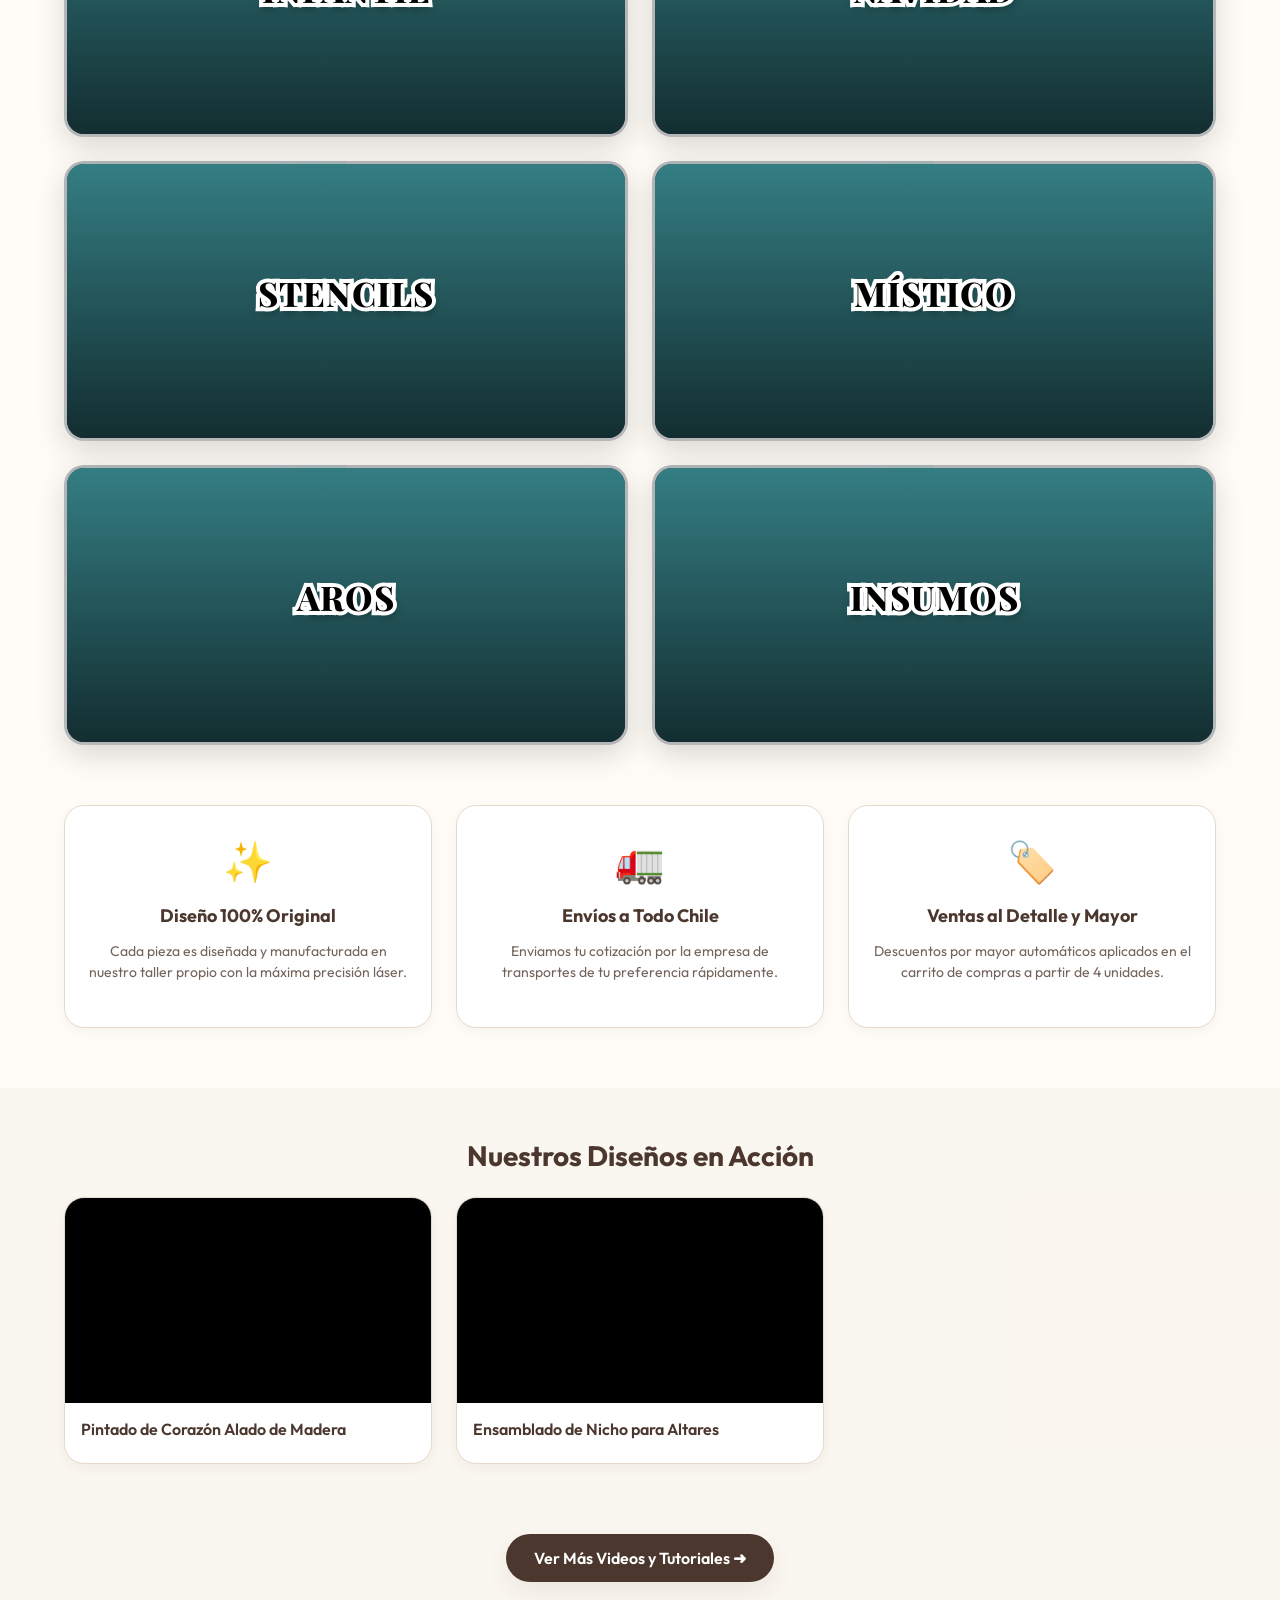
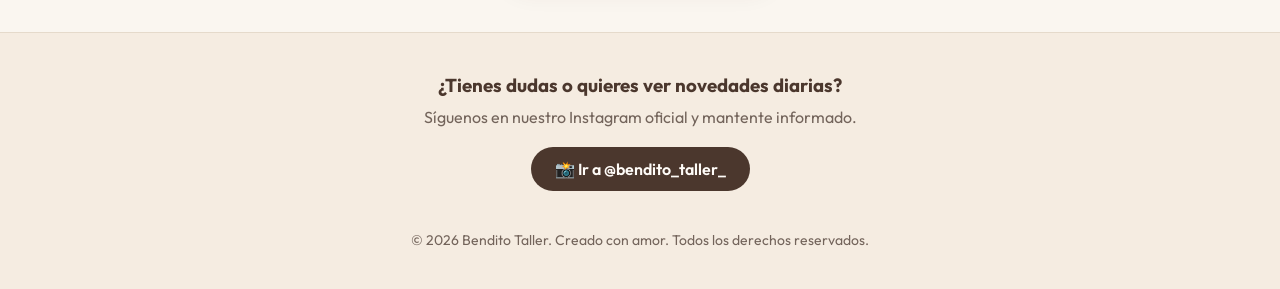
==== commit f42ce796: "Add files via upload" ====
--- a/index.html
+++ b/index.html
@@ -352,7 +352,7 @@
         window.onload = updateCartBadge;
 
         // Intersection Observer para efecto hover automático al escrolear en celulares
-        document.addEventListener("DOMContentLoaded", () => {
+        function initMobileObserver() {
             if (window.innerWidth <= 768) {
                 const cards = document.querySelectorAll(".category-card");
                 
@@ -375,7 +375,13 @@
                 
                 cards.forEach(card => observer.observe(card));
             }
-        });
+        }
+
+        if (document.readyState === "loading") {
+            document.addEventListener("DOMContentLoaded", initMobileObserver);
+        } else {
+            initMobileObserver();
+        }
     </script>
 </body>
 </html>
--- a/styles.css
+++ b/styles.css
@@ -209,6 +209,10 @@
     cursor: pointer;
     transition: transform 0.5s cubic-bezier(0.25, 1, 0.5, 1), box-shadow 0.5s ease;
     background-color: rgba(15, 23, 42, 0.3);
+    will-change: transform;
+    transform: translate3d(0, 0, 0);
+    backface-visibility: hidden;
+    -webkit-backface-visibility: hidden;
 }
 
 /* 2. EL RAYO DE LUZ GIRATORIO */
@@ -217,17 +221,27 @@
     position: absolute;
     top: 50%;
     left: 50%;
-    width: 250vmax;
-    height: 250vmax;
+    width: 150%;
+    height: 150%;
     background: conic-gradient(
         from 0deg,
         transparent 0deg,
         transparent 270deg,
         #41A1A1 360deg
     );
+    transform: translate(-50%, -50%) rotate(0deg);
     transform-origin: center center;
+    z-index: 0;
+    opacity: 0.12; /* Muy tenue y estático por defecto para evitar repaints continuos */
+    transition: opacity 0.4s ease;
+    will-change: opacity, transform;
+}
+
+/* En hover o active, se activa la animación y aumenta la opacidad */
+.category-card:hover::before,
+.category-card.active::before {
+    opacity: 1;
     animation: rotateBorder 3s linear infinite;
-    z-index: 0;
 }
 
 @keyframes rotateBorder {
@@ -248,6 +262,9 @@
     justify-content: center;
     z-index: 1;
     background-color: #0f172a;
+    transform: translate3d(0, 0, 0);
+    backface-visibility: hidden;
+    -webkit-backface-visibility: hidden;
 }
 
 /* Marco interno decorativo en hover */
@@ -263,19 +280,20 @@
     z-index: 2;
     pointer-events: none;
     opacity: 0;
-    transform: scale(0.96);
+    transform: scale(0.96) translate3d(0, 0, 0);
     transition: opacity 0.4s cubic-bezier(0.25, 1, 0.5, 1), transform 0.4s cubic-bezier(0.25, 1, 0.5, 1);
+    will-change: opacity, transform;
 }
 
 .category-card:hover .card-inner::after,
 .category-card.active .card-inner::after {
     opacity: 1;
-    transform: scale(1);
+    transform: scale(1) translate3d(0, 0, 0);
 }
 
 .category-card:hover,
 .category-card.active {
-    transform: translateY(-6px);
+    transform: translateY(-6px) translate3d(0, 0, 0);
     box-shadow: 0 20px 40px rgba(65, 161, 161, 0.4);
 }
 
@@ -291,11 +309,15 @@
     background-position: center;
     transition: transform 0.8s cubic-bezier(0.25, 1, 0.5, 1);
     z-index: 1;
+    will-change: transform;
+    transform: translate3d(0, 0, 0);
+    backface-visibility: hidden;
+    -webkit-backface-visibility: hidden;
 }
 
 .category-card:hover .card-bg,
 .category-card.active .card-bg {
-    transform: scale(1.12);
+    transform: scale(1.12) translate3d(0, 0, 0);
 }
 
 .card-overlay {
@@ -310,17 +332,15 @@
         rgba(20, 50, 50, 0.85) 100%
     );
     z-index: 2;
-    transition: background 0.5s ease, opacity 0.5s ease;
+    opacity: 1;
+    transition: opacity 0.4s ease;
+    will-change: opacity;
+    transform: translate3d(0, 0, 0);
 }
 
 .category-card:hover .card-overlay,
 .category-card.active .card-overlay {
-    opacity: 0.95;
-    background: linear-gradient(
-        to bottom, 
-        rgba(65, 161, 161, 0.55) 0%, 
-        rgba(20, 50, 50, 0.7) 100%
-    );
+    opacity: 0.75;
 }
 
 /* ---- TEXTOS Y ANIMACIONES ---- */
@@ -333,6 +353,7 @@
     flex-direction: column;
     align-items: center;
     padding: 20px;
+    transform: translate3d(0, 0, 0);
 }
 
 .subtitle {
@@ -342,9 +363,10 @@
     font-weight: 600;
     color: rgba(255, 255, 255, 0.7);
     margin-bottom: 8px;
-    transform: translateY(15px);
+    transform: translateY(15px) translate3d(0, 0, 0);
     opacity: 0;
-    transition: all 0.4s ease 0.1s;
+    transition: transform 0.4s cubic-bezier(0.25, 1, 0.5, 1) 0.1s, opacity 0.4s ease 0.1s;
+    will-change: transform, opacity;
 }
 
 .card-content h2 {
@@ -357,9 +379,11 @@
     -webkit-text-stroke: 8px #ffffff;
     text-shadow: 0 5px 10px rgba(0, 0, 0, 0.65);
     margin: 0;
-    transition: all 0.4s ease;
+    transition: transform 0.4s cubic-bezier(0.25, 1, 0.5, 1);
     position: relative;
     display: inline-block;
+    will-change: transform;
+    transform: translate3d(0, 0, 0);
 }
 
 .card-content h2::after {
@@ -374,15 +398,19 @@
     text-shadow: none;
     z-index: 1;
     pointer-events: none;
+    transform: translate3d(0, 0, 0);
 }
 
 .divider {
-    width: 0px;
+    width: 60px;
     height: 2px;
     background: #41A1A1;
     margin: 12px 0;
-    transition: width 0.4s cubic-bezier(0.25, 1, 0.5, 1) 0.2s;
+    transform: scaleX(0);
+    transform-origin: center;
+    transition: transform 0.4s cubic-bezier(0.25, 1, 0.5, 1) 0.2s;
     border-radius: 2px;
+    will-change: transform;
 }
 
 .explore {
@@ -390,11 +418,12 @@
     font-weight: 300;
     color: rgba(255, 255, 255, 0.9);
     opacity: 0;
-    transform: translateY(15px);
-    transition: all 0.4s ease 0.3s;
+    transform: translateY(15px) translate3d(0, 0, 0);
+    transition: transform 0.4s cubic-bezier(0.25, 1, 0.5, 1) 0.3s, opacity 0.4s ease 0.3s;
     display: flex;
     align-items: center;
     gap: 6px;
+    will-change: transform, opacity;
 }
 
 .arrow {
@@ -406,12 +435,12 @@
 .category-card:hover .explore,
 .category-card.active .explore {
     opacity: 1;
-    transform: translateY(0);
+    transform: translateY(0) translate3d(0, 0, 0);
 }
 
 .category-card:hover .divider,
 .category-card.active .divider {
-    width: 60px;
+    transform: scaleX(1);
 }
 
 .category-card:hover .arrow,
@@ -421,7 +450,7 @@
 
 .category-card:hover h2,
 .category-card.active h2 {
-    transform: translateY(-6px) scale(1.03);
+    transform: translateY(-6px) scale(1.03) translate3d(0, 0, 0);
     text-shadow: 0 8px 16px rgba(0, 0, 0, 0.8);
 }
 
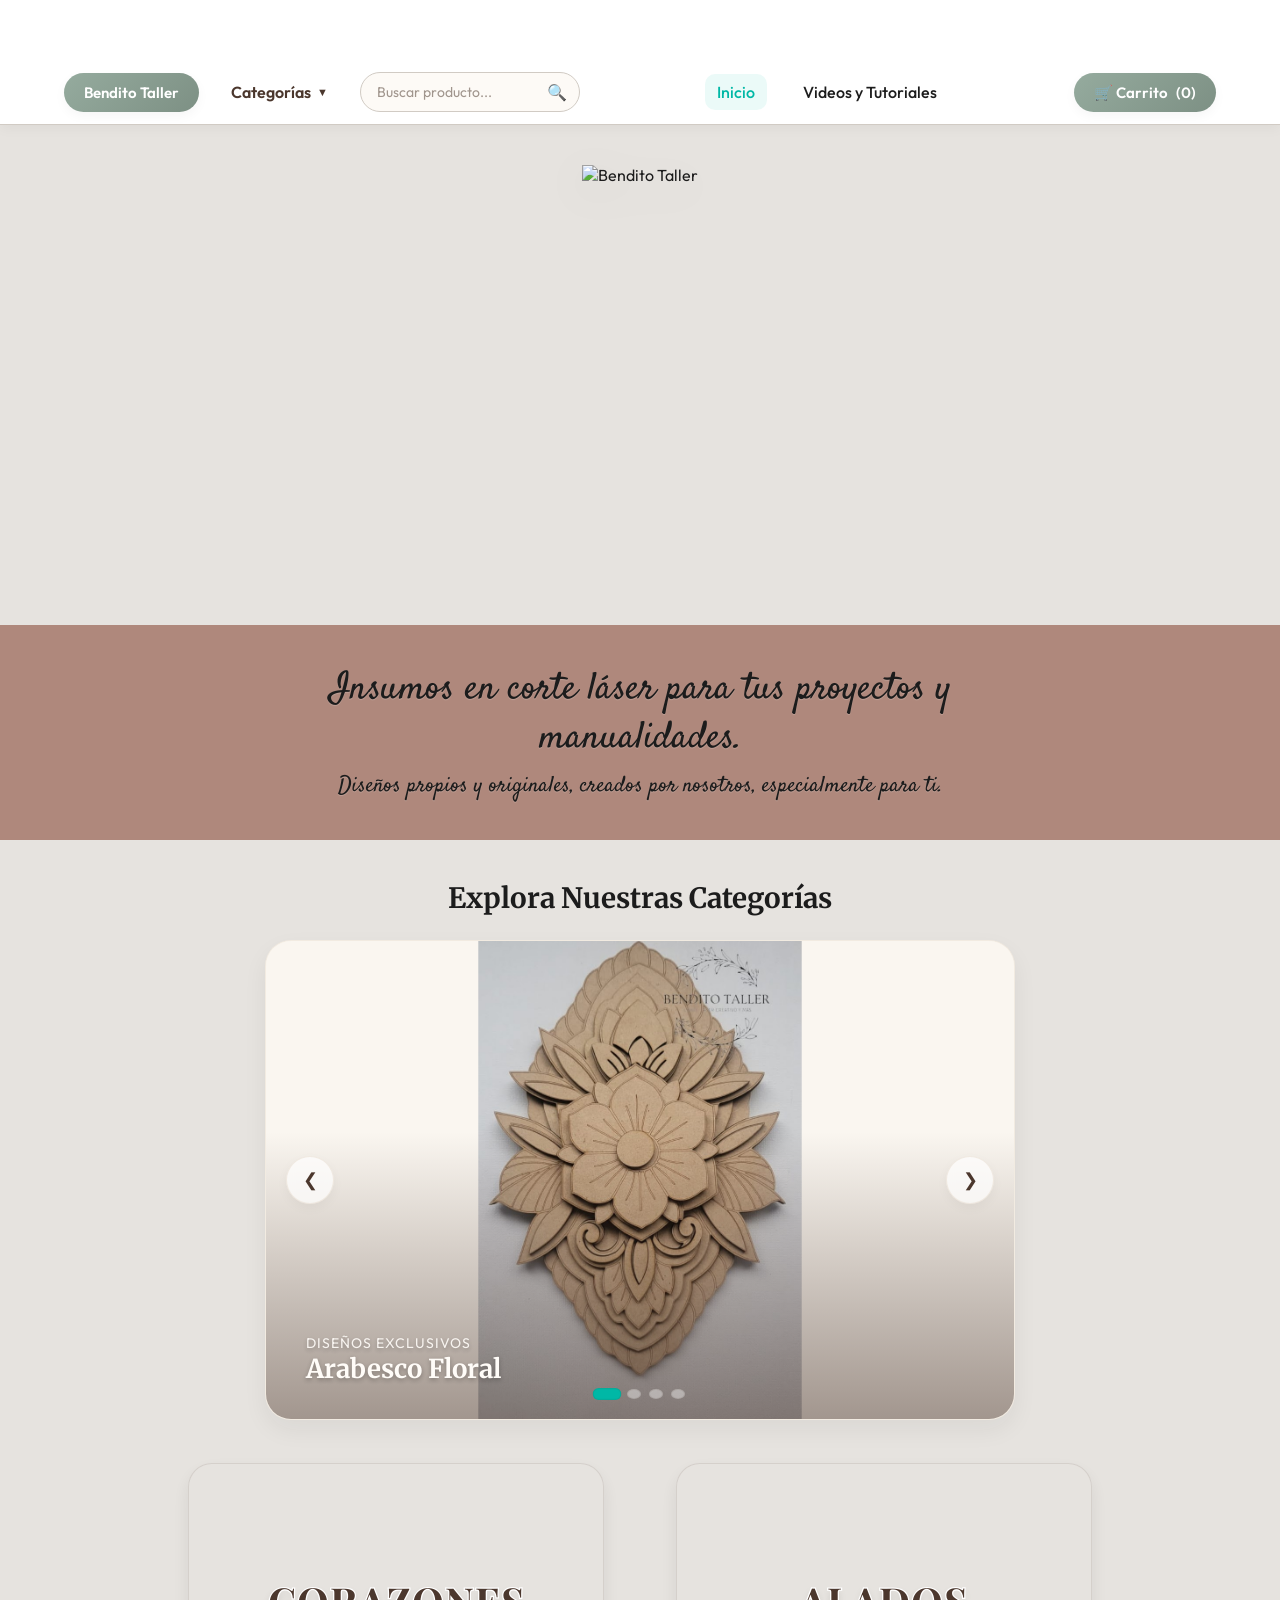
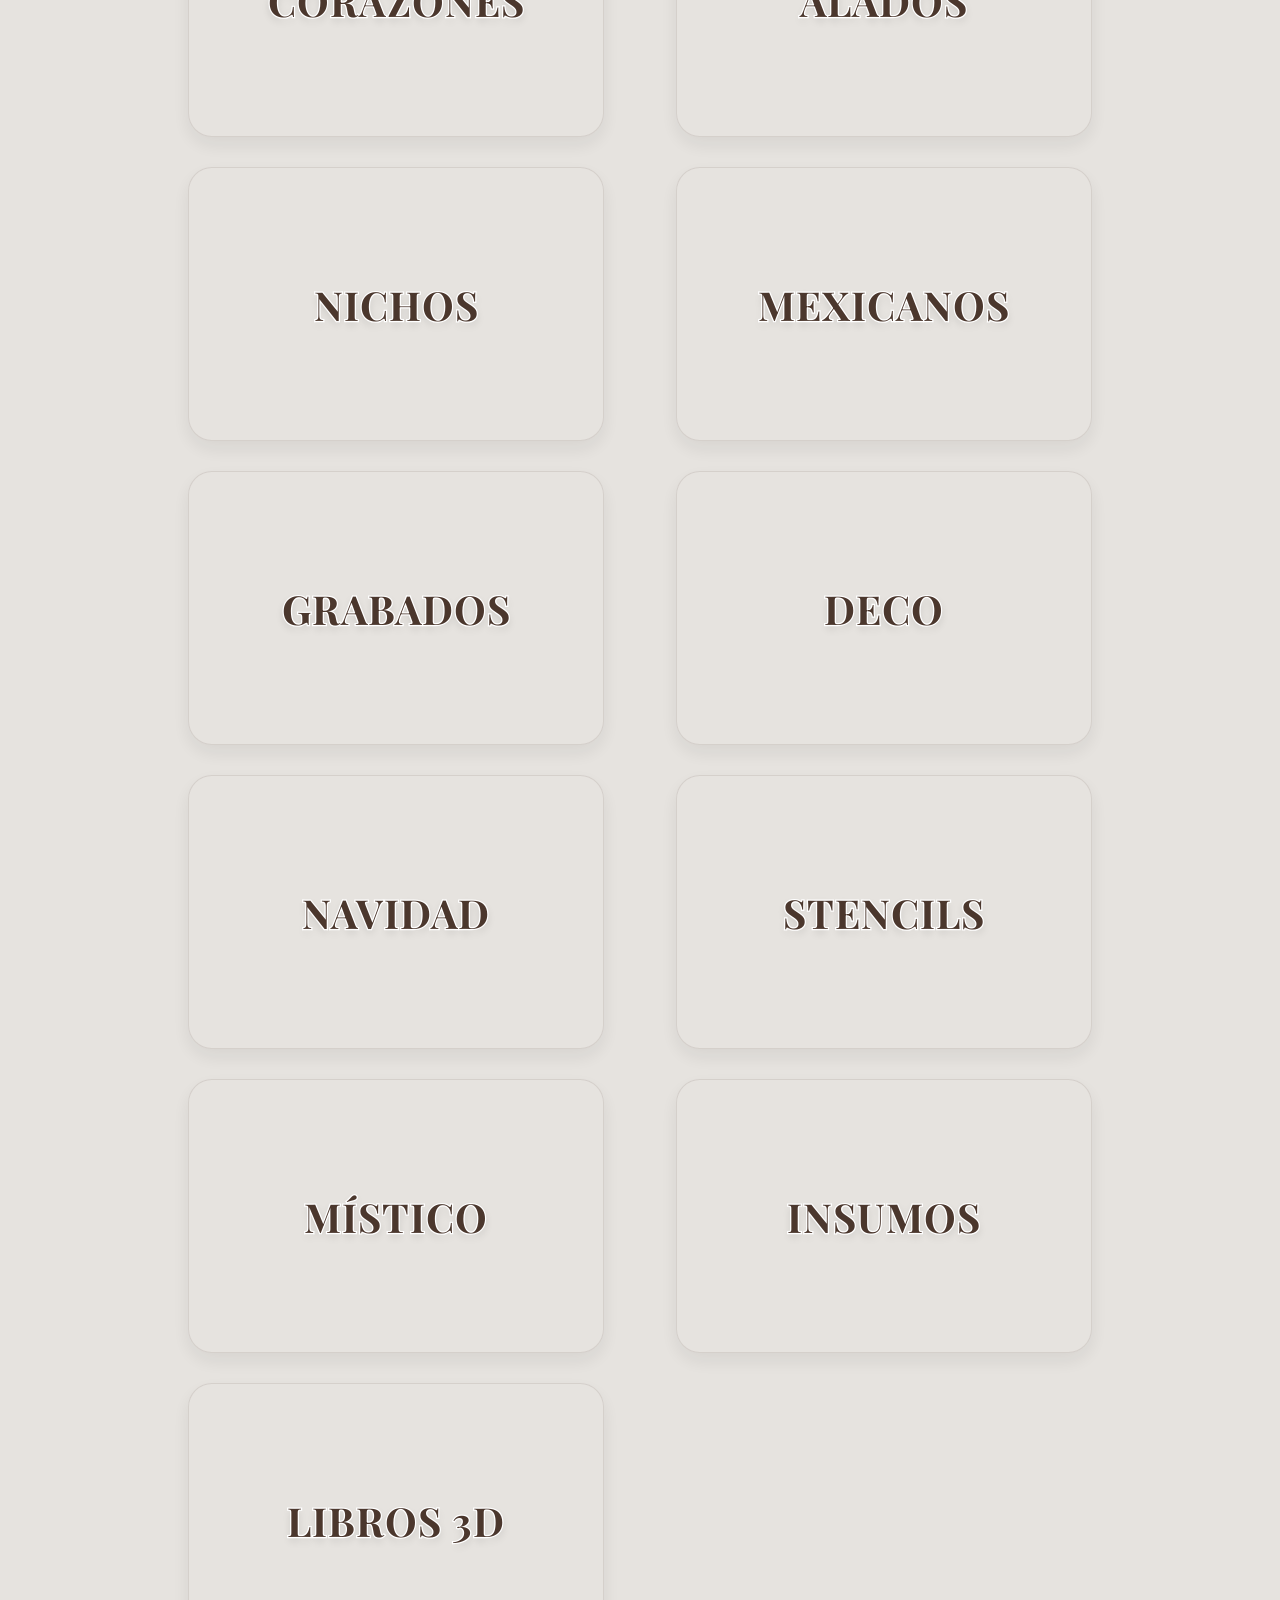
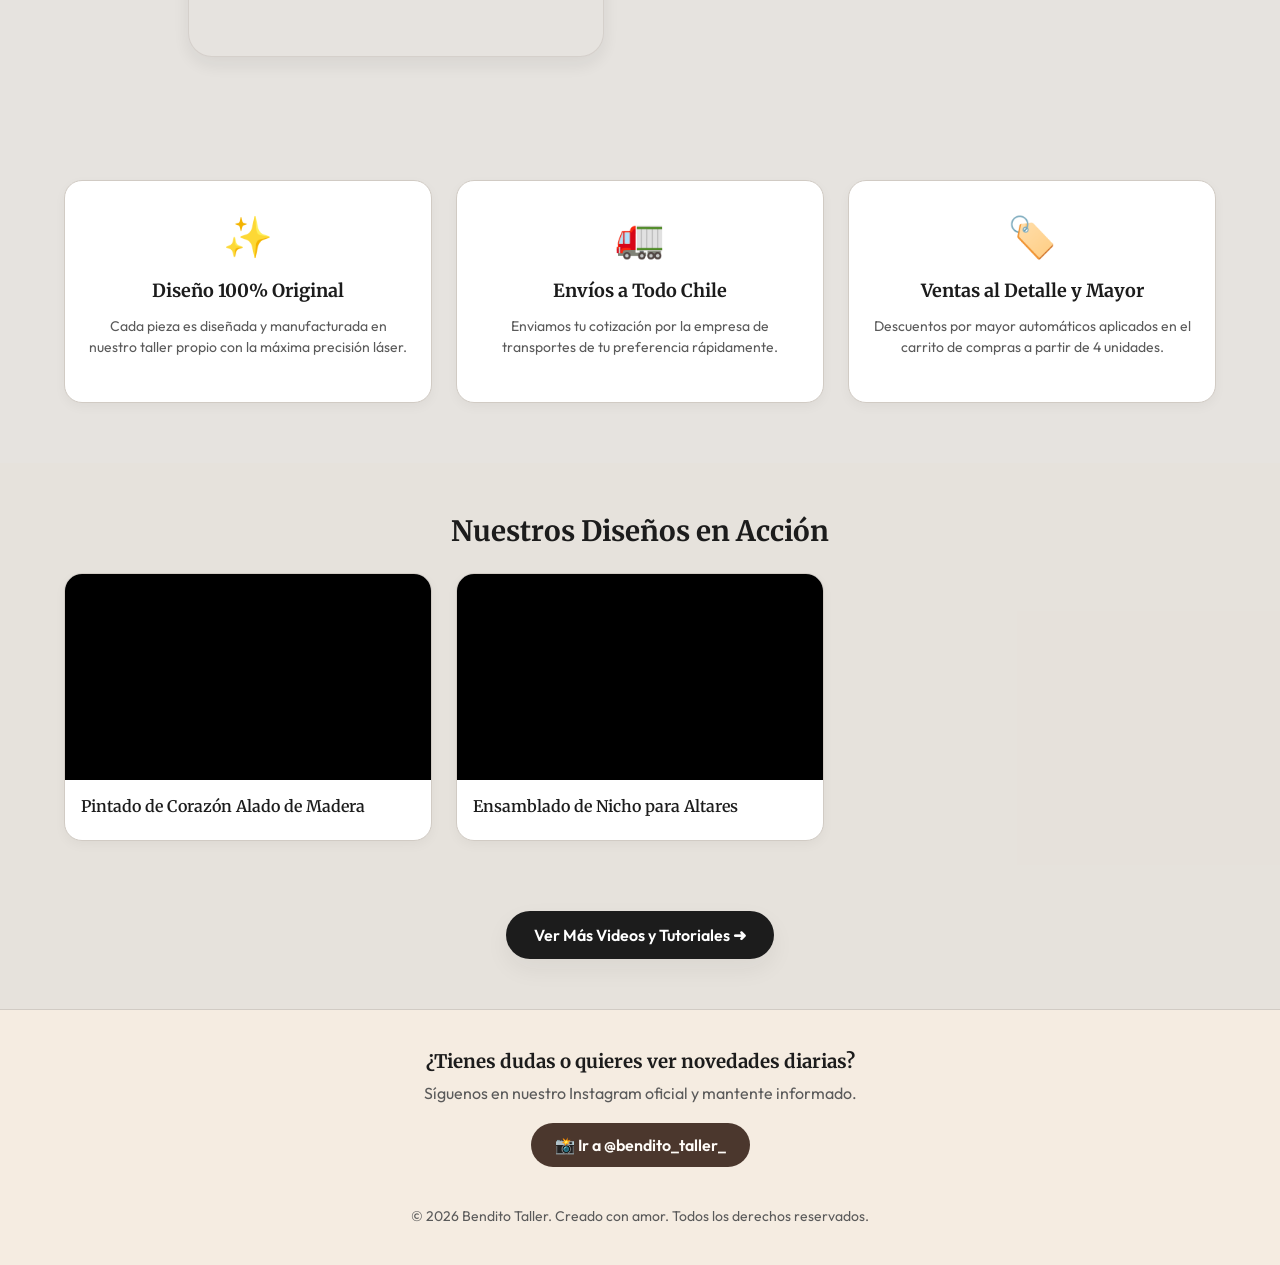
==== commit e313042f: "Add files via upload" ====
--- a/index.html
+++ b/index.html
@@ -1,388 +1,463 @@
-<!DOCTYPE html>
-<html lang="es">
-<head>
-    <meta charset="UTF-8">
-    <meta name="viewport" content="width=device-width, initial-scale=1.0">
-    <title>Bendito Taller | Corte Láser Creativo y Más</title>
-    
-    <!-- Google Fonts Outfit -->
-    <link rel="preconnect" href="https://fonts.googleapis.com">
-    <link rel="preconnect" href="https://fonts.gstatic.com" crossorigin>
-    <link href="https://fonts.googleapis.com/css2?family=Outfit:wght@300;400;600;800;900&family=Playfair+Display:wght@600;700;800&display=swap" rel="stylesheet">
-    
-    <link rel="stylesheet" href="styles.css">
-    <style>
-        .features-section {
-            max-width: 1200px;
-            margin: 0 auto 60px auto;
-            padding: 0 24px;
-            display: grid;
-            grid-template-columns: repeat(auto-fit, minmax(280px, 1fr));
-            gap: 24px;
-        }
-        .feature-card {
-            background: #ffffff;
-            border: 1px solid var(--border-color);
-            border-radius: var(--radius-md);
-            padding: 30px 24px;
-            text-align: center;
-            box-shadow: var(--shadow-sm);
-        }
-        .feature-icon {
-            font-size: 40px;
-            color: var(--primary-color);
-            margin-bottom: 16px;
-        }
-        .feature-title {
-            font-size: 18px;
-            font-weight: 700;
-            margin-bottom: 10px;
-            color: var(--text-main);
-        }
-        .feature-desc {
-            font-size: 14px;
-            color: var(--text-muted);
-            line-height: 1.5;
-        }
-        .insta-footer {
-            text-align: center;
-            background: #f5ece1;
-            padding: 40px 24px;
-            border-top: 1px solid var(--border-color);
-        }
-        .insta-btn {
-            display: inline-flex;
-            align-items: center;
-            gap: 8px;
-            background: #4b372d;
-            color: #fffcf8;
-            text-decoration: none;
-            padding: 12px 24px;
-            border-radius: 30px;
-            font-weight: 600;
-            transition: all 0.3s;
-        }
-        .insta-btn:hover {
-            transform: translateY(-2px);
-            background: #7d8b63;
-        }
-    </style>
-</head>
-<body>
-
-    <!-- NAVBAR -->
-    <nav class="main-navbar">
-        <div class="nav-container">
-            <a href="index.html" class="logo-link">
-                <!-- Se puede usar el logo oficial en línea o un placeholder premium -->
-                <img src="https://padoma.github.io/bendito-taller-carrito/img/LOGO.png" alt="Bendito Taller" class="logo-img">
-            </a>
-            
-            <ul class="nav-menu" id="navMenu">
-                <li class="nav-item active"><a href="index.html">Inicio</a></li>
-                <li class="nav-item"><a href="catalogo.html">Catálogo</a></li>
-                <li class="nav-item"><a href="videos.html">Videos y Tutoriales</a></li>
-            </ul>
-
-            <div style="display: flex; align-items: center; gap: 12px;">
-                <button class="nav-cart-btn" onclick="location.href='carrito.html'" style="pointer-events: auto;">
-                    <span style="pointer-events: none;">🛒 Carrito </span>
-                    <span id="cartCount" style="pointer-events: none;">(0)</span>
-                </button>
-                
-                <button class="hamburger" id="menuToggle" onclick="toggleMobileMenu()">
-                    <span></span>
-                    <span></span>
-                    <span></span>
-                </button>
-            </div>
-        </div>
-    </nav>
-
-    <!-- HERO BANNER -->
-    <header class="hero-section">
-        <div class="hero-content">
-            <h1 class="hero-title">Diseños Propios y Originales en Corte Láser</h1>
-            <p class="hero-subtitle">
-                Creamos insumos de madera MDF creativos y de alta calidad para tus proyectos artísticos y manualidades. Diseñados especialmente para ti, listos para pintar y decorar.
-            </p>
-            <a href="catalogo.html" class="hero-btn">Ver Catálogo Completo ➜</a>
-        </div>
-    </header>
-
-    <!-- EXPLORA CATEGORIAS -->
-    <section class="container">
-        <h2 class="section-title">Explora Nuestras Categorías</h2>
-        
-        <div class="categories-grid">
-            <a href="catalogo.html?category=corazones" class="category-card">
-                <div class="card-inner">
-                    <div class="card-bg"></div>
-                    <div class="card-overlay"></div>
-                    <div class="card-content">
-                        <span class="subtitle">Creados para ti</span>
-                        <h2 data-text="CORAZONES">CORAZONES</h2>
-                        <div class="divider"></div>
-                        <span class="explore">Explorar colección <span class="arrow">→</span></span>
-                    </div>
-                </div>
-            </a>
-            
-            <a href="catalogo.html?category=corazones-alados" class="category-card">
-                <div class="card-inner">
-                    <div class="card-bg"></div>
-                    <div class="card-overlay"></div>
-                    <div class="card-content">
-                        <span class="subtitle">Alas de amor</span>
-                        <h2 data-text="ALADOS">ALADOS</h2>
-                        <div class="divider"></div>
-                        <span class="explore">Explorar colección <span class="arrow">→</span></span>
-                    </div>
-                </div>
-            </a>
-
-            <a href="catalogo.html?category=nichos-y-altares" class="category-card">
-                <div class="card-inner">
-                    <div class="card-bg"></div>
-                    <div class="card-overlay"></div>
-                    <div class="card-content">
-                        <span class="subtitle">Especiales</span>
-                        <h2 data-text="NICHOS">NICHOS</h2>
-                        <div class="divider"></div>
-                        <span class="explore">Explorar colección <span class="arrow">→</span></span>
-                    </div>
-                </div>
-            </a>
-
-            <a href="catalogo.html?category=mexicanos-y-calacas" class="category-card">
-                <div class="card-inner">
-                    <div class="card-bg"></div>
-                    <div class="card-overlay"></div>
-                    <div class="card-content">
-                        <span class="subtitle">Tradición</span>
-                        <h2 data-text="MEXICANOS">MEXICANOS</h2>
-                        <div class="divider"></div>
-                        <span class="explore">Explorar colección <span class="arrow">→</span></span>
-                    </div>
-                </div>
-            </a>
-
-            <a href="catalogo.html?category=grabados" class="category-card">
-                <div class="card-inner">
-                    <div class="card-bg"></div>
-                    <div class="card-overlay"></div>
-                    <div class="card-content">
-                        <span class="subtitle">Personalizados</span>
-                        <h2 data-text="GRABADOS">GRABADOS</h2>
-                        <div class="divider"></div>
-                        <span class="explore">Explorar colección <span class="arrow">→</span></span>
-                    </div>
-                </div>
-            </a>
-
-            <a href="catalogo.html?category=letras" class="category-card">
-                <div class="card-inner">
-                    <div class="card-bg"></div>
-                    <div class="card-overlay"></div>
-                    <div class="card-content">
-                        <span class="subtitle">Palabras</span>
-                        <h2 data-text="LETREROS">LETREROS</h2>
-                        <div class="divider"></div>
-                        <span class="explore">Explorar colección <span class="arrow">→</span></span>
-                    </div>
-                </div>
-            </a>
-
-            <a href="catalogo.html?category=deco" class="category-card">
-                <div class="card-inner">
-                    <div class="card-bg"></div>
-                    <div class="card-overlay"></div>
-                    <div class="card-content">
-                        <span class="subtitle">Decoración</span>
-                        <h2 data-text="INFANTIL">INFANTIL</h2>
-                        <div class="divider"></div>
-                        <span class="explore">Explorar colección <span class="arrow">→</span></span>
-                    </div>
-                </div>
-            </a>
-
-            <a href="catalogo.html?category=navidad" class="category-card">
-                <div class="card-inner">
-                    <div class="card-bg"></div>
-                    <div class="card-overlay"></div>
-                    <div class="card-content">
-                        <span class="subtitle">Temporada</span>
-                        <h2 data-text="NAVIDAD">NAVIDAD</h2>
-                        <div class="divider"></div>
-                        <span class="explore">Explorar colección <span class="arrow">→</span></span>
-                    </div>
-                </div>
-            </a>
-
-            <a href="catalogo.html?category=stencil" class="category-card">
-                <div class="card-inner">
-                    <div class="card-bg"></div>
-                    <div class="card-overlay"></div>
-                    <div class="card-content">
-                        <span class="subtitle">Pintura</span>
-                        <h2 data-text="STENCILS">STENCILS</h2>
-                        <div class="divider"></div>
-                        <span class="explore">Explorar colección <span class="arrow">→</span></span>
-                    </div>
-                </div>
-            </a>
-
-            <a href="catalogo.html?category=mistico-y-mas" class="category-card">
-                <div class="card-inner">
-                    <div class="card-bg"></div>
-                    <div class="card-overlay"></div>
-                    <div class="card-content">
-                        <span class="subtitle">Energía</span>
-                        <h2 data-text="MÍSTICO">MÍSTICO</h2>
-                        <div class="divider"></div>
-                        <span class="explore">Explorar colección <span class="arrow">→</span></span>
-                    </div>
-                </div>
-            </a>
-
-            <a href="catalogo.html?category=aros" class="category-card">
-                <div class="card-inner">
-                    <div class="card-bg"></div>
-                    <div class="card-overlay"></div>
-                    <div class="card-content">
-                        <span class="subtitle">Joyería</span>
-                        <h2 data-text="AROS">AROS</h2>
-                        <div class="divider"></div>
-                        <span class="explore">Explorar colección <span class="arrow">→</span></span>
-                    </div>
-                </div>
-            </a>
-
-            <a href="catalogo.html?category=otros-insumos" class="category-card">
-                <div class="card-inner">
-                    <div class="card-bg"></div>
-                    <div class="card-overlay"></div>
-                    <div class="card-content">
-                        <span class="subtitle">Para crear</span>
-                        <h2 data-text="INSUMOS">INSUMOS</h2>
-                        <div class="divider"></div>
-                        <span class="explore">Explorar colección <span class="arrow">→</span></span>
-                    </div>
-                </div>
-            </a>
-        </div>
-    </section>
-
-    <!-- CARACTERISTICAS CLAVE -->
-    <section class="features-section">
-        <div class="feature-card">
-            <div class="feature-icon">✨</div>
-            <h3 class="feature-title">Diseño 100% Original</h3>
-            <p class="feature-desc">Cada pieza es diseñada y manufacturada en nuestro taller propio con la máxima precisión láser.</p>
-        </div>
-        <div class="feature-card">
-            <div class="feature-icon">🚛</div>
-            <h3 class="feature-title">Envíos a Todo Chile</h3>
-            <p class="feature-desc">Enviamos tu cotización por la empresa de transportes de tu preferencia rápidamente.</p>
-        </div>
-        <div class="feature-card">
-            <div class="feature-icon">🏷️</div>
-            <h3 class="feature-title">Ventas al Detalle y Mayor</h3>
-            <p class="feature-desc">Descuentos por mayor automáticos aplicados en el carrito de compras a partir de 4 unidades.</p>
-        </div>
-    </section>
-
-    <!-- FEATURED VIDEOS -->
-    <section style="background: rgba(229, 218, 203, 0.2); padding: 50px 0;">
-        <div class="container">
-            <h2 class="section-title" style="margin-top: 0;">Nuestros Diseños en Acción</h2>
-            <div class="videos-grid">
-                <!-- Video 1 -->
-                <div class="video-card">
-                    <div class="video-container">
-                        <iframe src="https://www.youtube.com/embed/8gl6JiQ3Dws" frameborder="0" allow="accelerometer; autoplay; clipboard-write; encrypted-media; gyroscope; picture-in-picture" allowfullscreen></iframe>
-                    </div>
-                    <div class="video-info">
-                        <h4 class="video-title">Pintado de Corazón Alado de Madera</h4>
-                    </div>
-                </div>
-                <!-- Video 2 -->
-                <div class="video-card">
-                    <div class="video-container">
-                        <iframe src="https://www.youtube.com/embed/f9b9mxGQV_4" frameborder="0" allow="accelerometer; autoplay; clipboard-write; encrypted-media; gyroscope; picture-in-picture" allowfullscreen></iframe>
-                    </div>
-                    <div class="video-info">
-                        <h4 class="video-title">Ensamblado de Nicho para Altares</h4>
-                    </div>
-                </div>
-            </div>
-            <div style="text-align: center; margin-top: 10px;">
-                <a href="videos.html" class="hero-btn" style="background: var(--text-main);">Ver Más Videos y Tutoriales ➜</a>
-            </div>
-        </div>
-    </section>
-
-    <!-- INSTAGRAM FOOTER -->
-    <footer class="insta-footer">
-        <h3 style="margin: 0 0 10px 0;">¿Tienes dudas o quieres ver novedades diarias?</h3>
-        <p style="color: var(--text-muted); margin: 0 0 20px 0;">Síguenos en nuestro Instagram oficial y mantente informado.</p>
-        <a href="https://www.instagram.com/bendito_taller_/" target="_blank" class="insta-btn">
-            📸 Ir a @bendito_taller_
-        </a>
-        <div style="margin-top: 40px; font-size: 14px; color: var(--text-muted);">
-            © 2026 Bendito Taller. Creado con amor. Todos los derechos reservados.
-        </div>
-    </footer>
-
-    <script>
-        function toggleMobileMenu() {
-            const menu = document.getElementById("navMenu");
-            const toggle = document.getElementById("menuToggle");
-            menu.classList.toggle("show");
-            toggle.classList.toggle("active");
-        }
-
-        // Actualizar contador del carrito en el navbar
-        function updateCartBadge() {
-            const carrito = JSON.parse(localStorage.getItem("carrito")) || [];
-            const totalItems = carrito.reduce((acc, item) => acc + item.cantidad, 0);
-            document.getElementById("cartCount").textContent = `(${totalItems})`;
-        }
-
-        window.onload = updateCartBadge;
-
-        // Intersection Observer para efecto hover automático al escrolear en celulares
-        function initMobileObserver() {
-            if (window.innerWidth <= 768) {
-                const cards = document.querySelectorAll(".category-card");
-                
-                const observerOptions = {
-                    root: null,
-                    // Define una franja en el tercio central de la pantalla
-                    rootMargin: "-35% 0px -35% 0px",
-                    threshold: 0.2
-                };
-                
-                const observer = new IntersectionObserver((entries) => {
-                    entries.forEach(entry => {
-                        if (entry.isIntersecting) {
-                            entry.target.classList.add("active");
-                        } else {
-                            entry.target.classList.remove("active");
-                        }
-                    });
-                }, observerOptions);
-                
-                cards.forEach(card => observer.observe(card));
-            }
-        }
-
-        if (document.readyState === "loading") {
-            document.addEventListener("DOMContentLoaded", initMobileObserver);
-        } else {
-            initMobileObserver();
-        }
-    </script>
-</body>
-</html>
-
+<!DOCTYPE html>
+<html lang="es">
+<head>
+    <meta charset="UTF-8">
+    <meta name="viewport" content="width=device-width, initial-scale=1.0">
+    <title>Bendito Taller | Corte Láser Creativo y Más</title>
+    
+    <!-- Google Fonts Outfit -->
+    <link rel="preconnect" href="https://fonts.googleapis.com">
+    <link rel="preconnect" href="https://fonts.gstatic.com" crossorigin>
+    <link href="https://fonts.googleapis.com/css2?family=Outfit:wght@300;400;600;800;900&family=Playfair+Display:wght@600;700;800&display=swap" rel="stylesheet">
+    
+    <link rel="stylesheet" href="styles.css">
+    <style>
+        .features-section {
+            max-width: 1200px;
+            margin: 0 auto 60px auto;
+            padding: 0 24px;
+            display: grid;
+            grid-template-columns: repeat(auto-fit, minmax(280px, 1fr));
+            gap: 24px;
+        }
+        .feature-card {
+            background: #ffffff;
+            border: 1px solid var(--border-color);
+            border-radius: var(--radius-md);
+            padding: 30px 24px;
+            text-align: center;
+            box-shadow: var(--shadow-sm);
+        }
+        .feature-icon {
+            font-size: 40px;
+            color: var(--primary-color);
+            margin-bottom: 16px;
+        }
+        .feature-title {
+            font-size: 18px;
+            font-weight: 700;
+            margin-bottom: 10px;
+            color: var(--text-main);
+        }
+        .feature-desc {
+            font-size: 14px;
+            color: var(--text-muted);
+            line-height: 1.5;
+        }
+        .insta-footer {
+            text-align: center;
+            background: #f5ece1;
+            padding: 40px 24px;
+            border-top: 1px solid var(--border-color);
+        }
+        .insta-btn {
+            display: inline-flex;
+            align-items: center;
+            gap: 8px;
+            background: #4b372d;
+            color: #fffcf8;
+            text-decoration: none;
+            padding: 12px 24px;
+            border-radius: 30px;
+            font-weight: 600;
+            transition: all 0.3s;
+        }
+        .insta-btn:hover {
+            transform: translateY(-2px);
+            background: #7d8b63;
+        }
+    </style>
+</head>
+<body>
+
+    <!-- NAVBAR -->
+    <nav class="main-navbar">
+        <div class="nav-container">
+            <div class="nav-left">
+                <a href="index.html" class="nav-brand-btn">
+                    Bendito Taller
+                </a>
+                
+                <!-- Dropdown Categorías -->
+                <div class="categories-dropdown">
+                    <button class="dropdown-btn" onclick="toggleDropdown(event)">
+                        Categorías <span class="arrow-down">▼</span>
+                    </button>
+                    <div class="dropdown-content" id="categoriesDropdownContent">
+                        <!-- Categorías dinámicas cargadas por script.js -->
+                    </div>
+                </div>
+
+                <!-- Lupa / Buscador -->
+                <div class="search-bar-container">
+                    <input 
+                        type="text" 
+                        id="searchInput" 
+                        placeholder="Buscar producto..." 
+                        oninput="handleNavbarSearch()"
+                        onkeydown="if(event.key === 'Enter') triggerSearch()"
+                    >
+                    <button class="search-btn" onclick="triggerSearch()" title="Buscar producto">🔍</button>
+                </div>
+            </div>
+            
+            <ul class="nav-menu" id="navMenu">
+                <li class="nav-item active"><a href="index.html">Inicio</a></li>
+                <li class="nav-item"><a href="videos.html">Videos y Tutoriales</a></li>
+            </ul>
+
+            <div style="display: flex; align-items: center; gap: 12px;">
+                <button class="nav-cart-btn" onclick="toggleCart()" onmouseenter="showCart()" onmouseleave="hideCart()" style="pointer-events: auto;">
+                    <span style="pointer-events: none;">🛒 Carrito </span>
+                    <span id="cartCount" style="pointer-events: none;">(0)</span>
+                </button>
+                
+                <button class="hamburger" id="menuToggle" onclick="toggleMobileMenu()">
+                    <span></span>
+                    <span></span>
+                    <span></span>
+                </button>
+            </div>
+        </div>
+    </nav>
+
+    <!-- HERO BANNER -->
+    <!--
+    <header class="hero-section" style="position: relative; display: flex; align-items: center; justify-content: center; background: transparent; padding: 0; border: none; overflow: hidden;">
+        <img src="img/logo_transparente.gif" alt="Bendito Taller" style="position: relative; z-index: 2; height: 1200px; max-height: 90vh; width: auto; max-width: 95%; mix-blend-mode: multiply; display: block; margin: -120px auto;">
+    </header>
+    -->
+    <header class="hero-section" style="position: relative; display: flex; align-items: center; justify-content: center; background: transparent; padding: 40px 0; border: none; overflow: hidden;">
+        <img src="img/logo_madera_sin_fondo.png" alt="Bendito Taller" style="position: relative; z-index: 2; height: 420px; max-height: 50vh; width: auto; max-width: 90%; display: block; margin: 0 auto; filter: drop-shadow(0 10px 20px rgba(0,0,0,0.08));">
+    </header>
+
+
+    <!-- BANNER DECORATIVO (ESTILO PREMIUM REFLEJADO) - HISTORIAL GUARDADO -->
+    <!--
+    <div class="decor-banner-container" style="margin-top: 0; max-width: 100%; padding: 0;">
+        <div class="decor-banner-custom" style="border-radius: 0; border-left: none; border-right: none;">
+            <div class="banner-branches left-branches">
+                <img src="img/rama1.png" alt="Rama Izquierda 1" class="branch-img branch-single">
+                <img src="img/rama31.png" alt="Rama Izquierda 2" class="branch-img branch-second">
+            </div>
+
+            <div class="decor-banner-content">
+                <h3 class="decor-banner-title">Insumos en corte láser para tus proyectos y manualidades.</h3>
+                <p class="decor-banner-text">Diseños propios y originales, creados por nosotros, especialmente para ti.</p>
+            </div>
+
+            <div class="banner-branches right-branches">
+                <img src="img/rama1.png" alt="Rama Derecha 1" class="branch-img branch-single">
+                <img src="img/rama31.png" alt="Rama Derecha 2" class="branch-img branch-second">
+            </div>
+        </div>
+    </div>
+    -->
+
+    <!-- NUEVO BANNER DECORATIVO CON PUNTOS INTERACTIVOS -->
+    <div class="decor-banner-container" style="margin-top: 0; max-width: 100%; padding: 0;">
+        <div class="dots-banner-container">
+            <div class="dots-banner-content">
+                <h3 class="dots-banner-title">Insumos en corte láser para tus proyectos y manualidades.</h3>
+                <p class="dots-banner-text">Diseños propios y originales, creados por nosotros, especialmente para ti.</p>
+            </div>
+        </div>
+    </div>
+
+    <!-- EXPLORA CATEGORIAS -->
+    <section id="catalog-section" class="container" style="padding-bottom: 60px;">
+
+        <h2 class="section-title">Explora Nuestras Categorías</h2>
+        
+        <!-- CARRUSEL DE PRODUCTOS DESTACADOS -->
+        <div class="carousel-container" onmouseenter="detenerAutoSlide()" onmouseleave="iniciarAutoSlide()">
+            <div class="carousel-track" id="carouselTrack">
+                <!-- Poblado dinámicamente por script.js -->
+            </div>
+            
+            <!-- Botones de navegación -->
+            <button class="carousel-arrow prev" onclick="moveCarousel(-1)" title="Anterior">❮</button>
+            <button class="carousel-arrow next" onclick="moveCarousel(1)" title="Siguiente">❯</button>
+            
+            <!-- Indicadores -->
+            <div class="carousel-dots" id="carouselDots"></div>
+        </div>
+
+        <div class="categories-grid">
+                    <a href="catalogo.html?category=corazones" class="category-card card-corazones">
+                        <div class="card-inner">
+                            <div class="card-bg"></div>
+                            <div class="card-overlay"></div>
+                            <div class="card-content">
+                                <span class="subtitle">Creados para ti</span>
+                                <h2 data-text="CORAZONES">CORAZONES</h2>
+                                <div class="divider"></div>
+                                <span class="explore">Explorar colección <span class="arrow">→</span></span>
+                            </div>
+                        </div>
+                    </a>
+                    
+                    <a href="catalogo.html?category=corazones-alados" class="category-card">
+                        <div class="card-inner">
+                            <div class="card-bg"></div>
+                            <div class="card-overlay"></div>
+                            <div class="card-content">
+                                <span class="subtitle">Alas de amor</span>
+                                <h2 data-text="ALADOS">ALADOS</h2>
+                                <div class="divider"></div>
+                                <span class="explore">Explorar colección <span class="arrow">→</span></span>
+                            </div>
+                        </div>
+                    </a>
+
+                    <a href="catalogo.html?category=nichos-y-altares" class="category-card card-nichos">
+                        <div class="card-inner">
+                            <div class="card-bg"></div>
+                            <div class="card-overlay"></div>
+                            <div class="card-content">
+                                <span class="subtitle">Especiales</span>
+                                <h2 data-text="NICHOS">NICHOS</h2>
+                                <div class="divider"></div>
+                                <span class="explore">Explorar colección <span class="arrow">→</span></span>
+                            </div>
+                        </div>
+                    </a>
+
+                    <a href="catalogo.html?category=mexicanos-y-calacas" class="category-card">
+                        <div class="card-inner">
+                            <div class="card-bg"></div>
+                            <div class="card-overlay"></div>
+                            <div class="card-content">
+                                <span class="subtitle">Tradición</span>
+                                <h2 data-text="MEXICANOS">MEXICANOS</h2>
+                                <div class="divider"></div>
+                                <span class="explore">Explorar colección <span class="arrow">→</span></span>
+                            </div>
+                        </div>
+                    </a>
+
+                    <a href="catalogo.html?category=grabados" class="category-card">
+                        <div class="card-inner">
+                            <div class="card-bg"></div>
+                            <div class="card-overlay"></div>
+                            <div class="card-content">
+                                <span class="subtitle">Personalizados</span>
+                                <h2 data-text="GRABADOS">GRABADOS</h2>
+                                <div class="divider"></div>
+                                <span class="explore">Explorar colección <span class="arrow">→</span></span>
+                            </div>
+                        </div>
+                    </a>
+
+                    <a href="catalogo.html?category=deco" class="category-card">
+                        <div class="card-inner">
+                            <div class="card-bg"></div>
+                            <div class="card-overlay"></div>
+                            <div class="card-content">
+                                <span class="subtitle">Decoración</span>
+                                <h2 data-text="DECO">DECO</h2>
+                                <div class="divider"></div>
+                                <span class="explore">Explorar colección <span class="arrow">→</span></span>
+                            </div>
+                        </div>
+                    </a>
+
+                    <a href="catalogo.html?category=navidad" class="category-card card-navidad">
+                        <div class="card-inner">
+                            <div class="card-bg"></div>
+                            <div class="card-overlay"></div>
+                            <div class="card-content">
+                                <span class="subtitle">Temporada</span>
+                                <h2 data-text="NAVIDAD">NAVIDAD</h2>
+                                <div class="divider"></div>
+                                <span class="explore">Explorar colección <span class="arrow">→</span></span>
+                            </div>
+                        </div>
+                    </a>
+
+                    <a href="catalogo.html?category=stencil" class="category-card">
+                        <div class="card-inner">
+                            <div class="card-bg"></div>
+                            <div class="card-overlay"></div>
+                            <div class="card-content">
+                                <span class="subtitle">Pintura</span>
+                                <h2 data-text="STENCILS">STENCILS</h2>
+                                <div class="divider"></div>
+                                <span class="explore">Explorar colección <span class="arrow">→</span></span>
+                            </div>
+                        </div>
+                    </a>
+
+                    <a href="catalogo.html?category=mistico-y-mas" class="category-card card-mistico">
+                        <div class="card-inner">
+                            <div class="card-bg"></div>
+                            <div class="card-overlay"></div>
+                            <div class="card-content">
+                                <span class="subtitle">Energía</span>
+                                <h2 data-text="MÍSTICO">MÍSTICO</h2>
+                                <div class="divider"></div>
+                                <span class="explore">Explorar colección <span class="arrow">→</span></span>
+                            </div>
+                        </div>
+                    </a>
+
+                    <a href="catalogo.html?category=otros-insumos" class="category-card">
+                        <div class="card-inner">
+                            <div class="card-bg"></div>
+                            <div class="card-overlay"></div>
+                            <div class="card-content">
+                                <span class="subtitle">Para crear</span>
+                                <h2 data-text="INSUMOS">INSUMOS</h2>
+                                <div class="divider"></div>
+                                <span class="explore">Explorar colección <span class="arrow">→</span></span>
+                            </div>
+                        </div>
+                    </a>
+
+                    <a href="catalogo.html?category=libros-3d" class="category-card">
+                        <div class="card-inner">
+                            <div class="card-bg"></div>
+                            <div class="card-overlay"></div>
+                            <div class="card-content">
+                                <span class="subtitle">Tres dimensiones</span>
+                                <h2 data-text="LIBROS 3D">LIBROS 3D</h2>
+                                <div class="divider"></div>
+                                <span class="explore">Explorar colección <span class="arrow">→</span></span>
+                            </div>
+                        </div>
+                    </a>
+                </div>
+    </section>
+
+
+
+    <!-- CARACTERISTICAS CLAVE -->
+    <section class="features-section">
+        <div class="feature-card">
+            <div class="feature-icon">✨</div>
+            <h3 class="feature-title">Diseño 100% Original</h3>
+            <p class="feature-desc">Cada pieza es diseñada y manufacturada en nuestro taller propio con la máxima precisión láser.</p>
+        </div>
+        <div class="feature-card">
+            <div class="feature-icon">🚛</div>
+            <h3 class="feature-title">Envíos a Todo Chile</h3>
+            <p class="feature-desc">Enviamos tu cotización por la empresa de transportes de tu preferencia rápidamente.</p>
+        </div>
+        <div class="feature-card">
+            <div class="feature-icon">🏷️</div>
+            <h3 class="feature-title">Ventas al Detalle y Mayor</h3>
+            <p class="feature-desc">Descuentos por mayor automáticos aplicados en el carrito de compras a partir de 4 unidades.</p>
+        </div>
+    </section>
+
+    <!-- FEATURED VIDEOS -->
+    <section style="background: rgba(229, 218, 203, 0.2); padding: 50px 0;">
+        <div class="container">
+            <h2 class="section-title" style="margin-top: 0;">Nuestros Diseños en Acción</h2>
+            <div class="videos-grid">
+                <!-- Video 1 -->
+                <div class="video-card">
+                    <div class="video-container">
+                        <iframe src="https://www.youtube.com/embed/8gl6JiQ3Dws" frameborder="0" allow="accelerometer; autoplay; clipboard-write; encrypted-media; gyroscope; picture-in-picture" allowfullscreen></iframe>
+                    </div>
+                    <div class="video-info">
+                        <h4 class="video-title">Pintado de Corazón Alado de Madera</h4>
+                    </div>
+                </div>
+                <!-- Video 2 -->
+                <div class="video-card">
+                    <div class="video-container">
+                        <iframe src="https://www.youtube.com/embed/f9b9mxGQV_4" frameborder="0" allow="accelerometer; autoplay; clipboard-write; encrypted-media; gyroscope; picture-in-picture" allowfullscreen></iframe>
+                    </div>
+                    <div class="video-info">
+                        <h4 class="video-title">Ensamblado de Nicho para Altares</h4>
+                    </div>
+                </div>
+            </div>
+            <div style="text-align: center; margin-top: 10px;">
+                <a href="videos.html" class="hero-btn" style="background: var(--text-main);">Ver Más Videos y Tutoriales ➜</a>
+            </div>
+        </div>
+    </section>
+
+    <!-- INSTAGRAM FOOTER -->
+    <footer class="insta-footer">
+        <h3 style="margin: 0 0 10px 0;">¿Tienes dudas o quieres ver novedades diarias?</h3>
+        <p style="color: var(--text-muted); margin: 0 0 20px 0;">Síguenos en nuestro Instagram oficial y mantente informado.</p>
+        <a href="https://www.instagram.com/bendito_taller_/" target="_blank" class="insta-btn">
+            📸 Ir a @bendito_taller_
+        </a>
+        <div style="margin-top: 40px; font-size: 14px; color: var(--text-muted);">
+            © 2026 Bendito Taller. Creado con amor. Todos los derechos reservados.
+        </div>
+    </footer>
+
+    <!-- PANEL CARRITO DRAWER (Lado derecho inferior) -->
+    <div id="cartPanel" onmouseenter="showCart()" onmouseleave="hideCart()" style="display: none;">
+        <div style="display: flex; justify-content: space-between; align-items: center; border-bottom: 2px solid var(--border-color); padding-bottom: 12px; margin-bottom: 12px;">
+            <h2 style="margin: 0; font-size: 20px; font-weight: 700; font-family: var(--font-serif);">Tu Pedido</h2>
+            <button onclick="toggleCart()" style="border: none; background: rgba(75, 55, 45, 0.05); font-size: 16px; cursor: pointer; width: 32px; height: 32px; border-radius: 50%; display: flex; align-items: center; justify-content: center; color: var(--text-main);">✕</button>
+        </div>
+
+        <div class="cart-items-list" id="cartItems">
+            <!-- Items del carrito -->
+        </div>
+
+        <div id="cartTotal">
+            <span>Total:</span>
+            <span>$0</span>
+        </div>
+
+        <button class="modal-btn-primary" onclick="location.href='carrito.html'" style="margin-top: 16px;">
+            📋 Revisar Pedido y Enviar Cotización
+        </button>
+
+        <button class="modal-btn-secondary" onclick="vaciarCarrito()" style="margin-top: 10px; background: var(--danger-gradient); color: white;">
+            🗑 Vaciar Carrito
+        </button>
+    </div>
+
+    <!-- TOAST AVISO -->
+    <div id="toast">
+        ✔ Agregado al pedido
+    </div>
+
+    <!-- SCRIPTS -->
+    <script src="productos.js"></script>
+    <script src="cart-shared.js"></script>
+    <script src="script.js"></script>
+    <script>
+        // Intersection Observer para efecto hover automático al escrolear en celulares
+        function initMobileObserver() {
+            if (window.innerWidth <= 768) {
+                const cards = document.querySelectorAll(".category-card");
+                
+                const observerOptions = {
+                    root: null,
+                    rootMargin: "-35% 0px -35% 0px",
+                    threshold: 0.2
+                };
+                
+                const observer = new IntersectionObserver((entries) => {
+                    entries.forEach(entry => {
+                        if (entry.isIntersecting) {
+                            entry.target.classList.add("active");
+                        } else {
+                            entry.target.classList.remove("active");
+                        }
+                    });
+                }, observerOptions);
+                
+                cards.forEach(card => observer.observe(card));
+            }
+        }
+
+        if (document.readyState === "loading") {
+            document.addEventListener("DOMContentLoaded", initMobileObserver);
+        } else {
+            initMobileObserver();
+        }
+    </script>
+</body>
+</html>
+
--- a/styles.css
+++ b/styles.css
@@ -1,24 +1,31 @@
+@import url('https://fonts.googleapis.com/css2?family=Merriweather:ital,wght@0,300;0,400;0,700;0,900;1,400&family=Satisfy&display=swap');
+
 /* ==========================
-   DESIGN SYSTEM - BENDITO TALLER
+   DESIGN SYSTEM - BENDITO TALLER (GOOGLE SITES DESIGN)
 ========================== */
 :root {
-    --primary-color: #7d8b63;
-    --primary-gradient: linear-gradient(135deg, #7d8b63 0%, #63704b 100%);
-    --accent-color: #c9b8a3;
-    --danger-gradient: linear-gradient(135deg, #c9b8a3 0%, #b2a18c 100%);
-    --bg-light: #fffcf8;
+    --primary-color: #00B8A6; /* Teal verde brillante */
+    --primary-gradient: linear-gradient(135deg, #00B8A6 0%, #009182 100%);
+    --accent-color: #e4b3a9; /* Coral/Rosado suave de Google Sites */
+    --danger-gradient: linear-gradient(135deg, #e4b3a9 0%, #cf9c92 100%);
+    --bg-light: #e6e3df; /* Beige / Gris cálido de Google Sites */
     --bg-card: #ffffff;
-    --bg-panel: linear-gradient(135deg, #fffcf8 0%, #f9f5ed 100%);
-    --text-main: #4b372d;
-    --text-muted: #73645b;
-    --border-color: #e5dacb;
-    --shadow-sm: 0 4px 12px rgba(75, 55, 45, 0.05);
-    --shadow-md: 0 10px 25px rgba(75, 55, 45, 0.08);
-    --shadow-lg: 0 20px 40px rgba(75, 55, 45, 0.12);
-    --radius-sm: 12px;
-    --radius-md: 20px;
-    --radius-lg: 28px;
+    --bg-panel: linear-gradient(135deg, #ffffff 0%, #f4f1ed 100%);
+    --text-main: #1c1c1c; /* Carbón / Casi negro */
+    --text-muted: #5a5a5a;
+    --border-color: #d1cbc4;
+    --shadow-sm: 0 4px 12px rgba(28, 28, 28, 0.04);
+    --shadow-md: 0 10px 25px rgba(28, 28, 28, 0.06);
+    --shadow-lg: 0 20px 40px rgba(28, 28, 28, 0.1);
+    --radius-sm: 10px;
+    --radius-md: 18px;
+    --radius-lg: 26px;
+    --font-serif: 'Merriweather', Georgia, serif;
     --font-sans: 'Outfit', -apple-system, BlinkMacSystemFont, "Segoe UI", Roboto, sans-serif;
+}
+
+html {
+    scroll-behavior: smooth;
 }
 
 * {
@@ -32,6 +39,10 @@
     background-color: var(--bg-light);
     color: var(--text-main);
     -webkit-font-smoothing: antialiased;
+}
+
+h1, h2, h3, h4, h5, h6 {
+    font-family: var(--font-serif);
 }
 
 /* ===== GENERAL HEADER / NAV ===== */
@@ -44,6 +55,41 @@
     box-shadow: var(--shadow-sm);
 }
 
+.main-navbar::before {
+    content: '';
+    display: block;
+    width: 100%;
+    height: 60px; /* Achicado verticalmente en escritorio */
+    background-image: url('img/toldo_vintage6_cropped.png');
+    background-size: 100% 100%; /* Estirado del largo de la barra */
+    background-position: center;
+    background-repeat: no-repeat;
+    filter: drop-shadow(0 5px 8px rgba(0, 0, 0, 0.15));
+    border-bottom: none;
+}
+
+#catalog-section {
+    scroll-margin-top: 135px;
+}
+
+@media (max-width: 1200px) {
+    .main-navbar::before {
+        height: 45px; /* Achicado en tablets */
+    }
+    #catalog-section {
+        scroll-margin-top: 125px;
+    }
+}
+
+@media (max-width: 768px) {
+    .main-navbar::before {
+        height: 30px; /* Achicado en móviles */
+    }
+    #catalog-section {
+        scroll-margin-top: 140px;
+    }
+}
+
 .nav-container {
     max-width: 1200px;
     margin: 0 auto;
@@ -63,6 +109,174 @@
     height: 48px;
     width: auto;
     filter: drop-shadow(0 2px 4px rgba(75, 55, 45, 0.08));
+}
+
+.nav-brand-btn {
+    user-select: none;
+    text-decoration: none;
+    background: linear-gradient(135deg, #95AB9E 0%, #7d9084 100%);
+    color: white !important;
+    font-family: inherit;
+    font-size: 15px;
+    font-weight: 600;
+    padding: 10px 20px;
+    border-radius: 30px;
+    box-shadow: var(--shadow-sm);
+    transition: all 0.3s;
+    display: inline-flex;
+    align-items: center;
+    justify-content: center;
+}
+
+.nav-brand-btn:hover {
+    transform: translateY(-2px);
+    box-shadow: var(--shadow-md);
+    filter: brightness(1.05);
+}
+
+.nav-left {
+    display: flex;
+    align-items: center;
+    gap: 16px;
+}
+
+/* Categorías Dropdown */
+.categories-dropdown {
+    position: relative;
+    display: inline-block;
+}
+
+.dropdown-btn {
+    background: none;
+    border: none;
+    color: #4b372d; /* Café oscuro */
+    font-family: var(--font-sans);
+    font-size: 16px;
+    font-weight: 600;
+    padding: 8px 16px;
+    cursor: pointer;
+    display: flex;
+    align-items: center;
+    gap: 6px;
+    border-radius: var(--radius-sm);
+    transition: all 0.2s;
+}
+
+.dropdown-btn:hover {
+    background: rgba(75, 55, 45, 0.05);
+    color: var(--primary-color);
+}
+
+.dropdown-btn .arrow-down {
+    font-size: 11px;
+    transition: transform 0.2s;
+}
+
+.dropdown-content {
+    display: none;
+    position: absolute;
+    top: 100%;
+    left: 0;
+    background-color: #ffffff;
+    min-width: 220px;
+    box-shadow: var(--shadow-md);
+    border: 1px solid var(--border-color);
+    border-radius: var(--radius-sm);
+    z-index: 1100;
+    margin-top: 8px;
+    overflow: hidden;
+    animation: fadeInDropdown 0.2s ease-out;
+}
+
+@keyframes fadeInDropdown {
+    from {
+        opacity: 0;
+        transform: translateY(-10px);
+    }
+    to {
+        opacity: 1;
+        transform: translateY(0);
+    }
+}
+
+.dropdown-content.show {
+    display: block;
+}
+
+.dropdown-item {
+    color: var(--text-main);
+    padding: 12px 16px;
+    text-decoration: none;
+    display: flex;
+    align-items: center;
+    gap: 10px;
+    font-size: 14px;
+    font-weight: 500;
+    transition: background-color 0.2s, color 0.2s;
+    cursor: pointer;
+    border-bottom: 1px solid rgba(0, 0, 0, 0.05);
+}
+
+.dropdown-item:last-child {
+    border-bottom: none;
+}
+
+.dropdown-item:hover {
+    background-color: #fcf9f5;
+    color: var(--primary-color);
+}
+
+/* Buscador en la Barra Superior */
+.search-bar-container {
+    display: flex;
+    align-items: center;
+    background: #fdfaf6;
+    border: 1px solid var(--border-color);
+    border-radius: 30px;
+    padding: 2px 6px 2px 16px;
+    height: 40px;
+    max-width: 220px;
+    transition: all 0.3s ease;
+}
+
+.search-bar-container:focus-within {
+    border-color: var(--primary-color);
+    box-shadow: 0 0 0 3px rgba(0, 184, 166, 0.15);
+    background: #ffffff;
+}
+
+.search-bar-container input {
+    border: none;
+    background: none;
+    outline: none;
+    font-family: var(--font-sans);
+    font-size: 14px;
+    color: var(--text-main);
+    width: 100%;
+    padding: 0;
+}
+
+.search-bar-container input::placeholder {
+    color: #a0958d;
+}
+
+.search-btn {
+    border: none;
+    background: none;
+    cursor: pointer;
+    font-size: 16px;
+    padding: 6px;
+    display: flex;
+    align-items: center;
+    justify-content: center;
+    border-radius: 50%;
+    color: #4b372d;
+    transition: background-color 0.2s, transform 0.2s;
+}
+
+.search-btn:hover {
+    background-color: rgba(75, 55, 45, 0.05);
+    transform: scale(1.1);
 }
 
 .nav-menu {
@@ -86,12 +300,12 @@
 .nav-item a:hover,
 .nav-item.active a {
     color: var(--primary-color);
-    background: rgba(125, 139, 99, 0.08);
+    background: rgba(0, 184, 166, 0.08);
 }
 
 .nav-cart-btn { user-select: none;
     border: none;
-    background: var(--primary-gradient);
+    background: linear-gradient(135deg, #95AB9E 0%, #7d9084 100%);
     color: white;
     font-family: inherit;
     font-size: 15px;
@@ -145,6 +359,7 @@
 }
 
 .hero-title {
+    font-family: var(--font-serif);
     font-size: 42px;
     font-weight: 700;
     margin: 0 0 16px 0;
@@ -178,6 +393,7 @@
 
 /* ===== HOME CATEGORIES ===== */
 .section-title {
+    font-family: var(--font-serif);
     font-size: 28px;
     font-weight: 700;
     text-align: center;
@@ -185,8 +401,168 @@
     color: var(--text-main);
 }
 
+/* Carrusel Premium */
+.carousel-container {
+    max-width: 750px;
+    height: 480px; /* Más delgado y más alto */
+    margin: 0 auto 40px auto;
+    position: relative;
+    border-radius: var(--radius-lg);
+    overflow: hidden;
+    box-shadow: var(--shadow-md);
+    border: 1px solid rgba(229, 218, 203, 0.4);
+    background-color: #faf6f0; /* Color de fondo cálido para rellenar */
+}
+
+.carousel-track {
+    display: flex;
+    height: 100%;
+    width: 100%;
+    transition: transform 0.6s cubic-bezier(0.25, 1, 0.5, 1);
+    will-change: transform;
+}
+
+.carousel-slide {
+    min-width: 100%;
+    height: 100%;
+    position: relative;
+}
+
+.carousel-slide img {
+    width: 100%;
+    height: 100%;
+    object-fit: contain; /* Las imágenes se ajustan completamente al contenedor */
+    background-color: #faf6f0;
+    display: block;
+    transition: transform 6s linear;
+}
+
+/* Efecto Ken Burns muy suave para dar vida al carrusel */
+.carousel-slide.active img {
+    transform: scale(1.05);
+}
+
+.carousel-overlay {
+    position: absolute;
+    inset: 0;
+    background: linear-gradient(to top, rgba(75, 55, 45, 0.5) 0%, rgba(75, 55, 45, 0) 60%);
+    display: flex;
+    align-items: flex-end;
+    padding: 30px 40px;
+    z-index: 2;
+}
+
+.carousel-caption {
+    color: #fffcf8;
+    text-shadow: 0 2px 4px rgba(28, 28, 28, 0.3);
+}
+
+.carousel-caption h3 {
+    font-family: var(--font-serif);
+    font-size: 26px;
+    margin: 0 0 4px 0;
+    font-weight: 700;
+}
+
+.carousel-caption p {
+    font-family: var(--font-sans);
+    font-size: 14px;
+    margin: 0;
+    opacity: 0.9;
+    letter-spacing: 1px;
+    text-transform: uppercase;
+}
+
+/* Flechas de navegación */
+.carousel-arrow {
+    position: absolute;
+    top: 50%;
+    transform: translateY(-50%);
+    background: rgba(255, 255, 255, 0.7);
+    backdrop-filter: blur(4px);
+    -webkit-backdrop-filter: blur(4px);
+    border: 1px solid rgba(229, 218, 203, 0.5);
+    color: #4b372d;
+    font-size: 18px;
+    width: 48px;
+    height: 48px;
+    border-radius: 50%;
+    cursor: pointer;
+    display: flex;
+    align-items: center;
+    justify-content: center;
+    z-index: 10;
+    transition: all 0.3s ease;
+    box-shadow: var(--shadow-sm);
+}
+
+.carousel-arrow:hover {
+    background: var(--primary-color);
+    color: white;
+    border-color: var(--primary-color);
+    transform: translateY(-50%) scale(1.08);
+    box-shadow: var(--shadow-md);
+}
+
+.carousel-arrow.prev {
+    left: 20px;
+}
+
+.carousel-arrow.next {
+    right: 20px;
+}
+
+/* Indicadores de puntos */
+.carousel-dots {
+    position: absolute;
+    bottom: 20px;
+    left: 50%;
+    transform: translateX(-50%);
+    display: flex;
+    gap: 8px;
+    z-index: 10;
+}
+
+.carousel-dot {
+    width: 10px;
+    height: 10px;
+    border-radius: 50%;
+    background: rgba(255, 255, 255, 0.4);
+    border: 1px solid rgba(75, 55, 45, 0.1);
+    cursor: pointer;
+    transition: all 0.3s ease;
+}
+
+.carousel-dot.active {
+    background: var(--primary-color);
+    transform: scale(1.2);
+    width: 24px; /* Punto alargado para indicar activo de forma premium */
+    border-radius: 5px;
+}
+
+@media (max-width: 768px) {
+    .carousel-container {
+        height: 280px; /* un poco más bajo en móvil */
+        margin-bottom: 30px;
+    }
+    .carousel-caption h3 {
+        font-size: 20px;
+    }
+    .carousel-arrow {
+        width: 38px;
+        height: 38px;
+        font-size: 14px;
+    }
+    .carousel-arrow.prev {
+        left: 10px;
+    }
+    .carousel-arrow.next {
+        right: 10px;
+    }
+}
+
 .categories-grid {
-    max-width: 1200px;
+    max-width: 1000px;
     margin: 0 auto;
     display: grid;
     grid-template-columns: repeat(2, 1fr);
@@ -200,15 +576,15 @@
     width: 100%;
     min-height: 280px;
     border-radius: 20px;
-    overflow: hidden; /* Vital: corta la luz excedente */
-    padding: 3px; /* GROSOR DEL BORDE LUMINOSO (puedes cambiarlo) */
+    overflow: visible;
+    padding: 3px;
     box-sizing: border-box;
     text-decoration: none;
     display: flex;
-    box-shadow: 0 10px 30px rgba(0, 0, 0, 0.15);
+    box-shadow: none;
     cursor: pointer;
-    transition: transform 0.5s cubic-bezier(0.25, 1, 0.5, 1), box-shadow 0.5s ease;
-    background-color: rgba(15, 23, 42, 0.3);
+    transition: transform 0.5s cubic-bezier(0.25, 1, 0.5, 1);
+    background-color: transparent;
     will-change: transform;
     transform: translate3d(0, 0, 0);
     backface-visibility: hidden;
@@ -217,32 +593,18 @@
 
 /* 2. EL RAYO DE LUZ GIRATORIO */
 .category-card::before {
-    content: '';
-    position: absolute;
-    top: 50%;
-    left: 50%;
-    width: 150%;
-    height: 150%;
-    background: conic-gradient(
-        from 0deg,
-        transparent 0deg,
-        transparent 270deg,
-        #41A1A1 360deg
-    );
-    transform: translate(-50%, -50%) rotate(0deg);
-    transform-origin: center center;
-    z-index: 0;
-    opacity: 0.12; /* Muy tenue y estático por defecto para evitar repaints continuos */
-    transition: opacity 0.4s ease;
-    will-change: opacity, transform;
+    display: none;
 }
 
 /* En hover o active, se activa la animación y aumenta la opacidad */
+/*
 .category-card:hover::before,
 .category-card.active::before {
     opacity: 1;
     animation: rotateBorder 3s linear infinite;
 }
+*/
+
 
 @keyframes rotateBorder {
     0% { transform: translate(-50%, -50%) rotate(0deg); }
@@ -255,93 +617,335 @@
     width: 100%;
     height: 100%;
     border-radius: 17px;
-    overflow: hidden;
+    overflow: visible;
     display: flex;
     flex-direction: column;
     align-items: center;
     justify-content: center;
     z-index: 1;
-    background-color: #0f172a;
+    background-color: transparent;
     transform: translate3d(0, 0, 0);
     backface-visibility: hidden;
     -webkit-backface-visibility: hidden;
 }
 
-/* Marco interno decorativo en hover */
+/* Marco interno decorativo y corazones saliendo de las líneas al pasar el mouse */
+.card-inner::before {
+    content: '';
+    position: absolute;
+    top: 12px;
+    left: 12px;
+    right: 12px;
+    bottom: 12px;
+    z-index: 3;
+    pointer-events: none;
+    opacity: 0;
+    
+    background-image: 
+        /* Top border (5 hearts) */
+        url("data:image/svg+xml;utf8,<svg xmlns='http://www.w3.org/2000/svg' viewBox='0 0 24 24'><path d='M12 21.35l-1.45-1.32C5.4 15.36 2 12.28 2 8.5 2 5.42 4.42 3 7.5 3c1.74 0 3.41.81 4.5 2.09C13.09 3.81 14.76 3 16.5 3 19.58 3 22 5.42 22 8.5c0 3.78-3.4 6.86-8.55 11.54L12 21.35z' fill='%23e4b3a9'/></svg>"),
+        url("data:image/svg+xml;utf8,<svg xmlns='http://www.w3.org/2000/svg' viewBox='0 0 24 24'><path d='M12 21.35l-1.45-1.32C5.4 15.36 2 12.28 2 8.5 2 5.42 4.42 3 7.5 3c1.74 0 3.41.81 4.5 2.09C13.09 3.81 14.76 3 16.5 3 19.58 3 22 5.42 22 8.5c0 3.78-3.4 6.86-8.55 11.54L12 21.35z' fill='%23e4b3a9'/></svg>"),
+        url("data:image/svg+xml;utf8,<svg xmlns='http://www.w3.org/2000/svg' viewBox='0 0 24 24'><path d='M12 21.35l-1.45-1.32C5.4 15.36 2 12.28 2 8.5 2 5.42 4.42 3 7.5 3c1.74 0 3.41.81 4.5 2.09C13.09 3.81 14.76 3 16.5 3 19.58 3 22 5.42 22 8.5c0 3.78-3.4 6.86-8.55 11.54L12 21.35z' fill='%23e4b3a9'/></svg>"),
+        url("data:image/svg+xml;utf8,<svg xmlns='http://www.w3.org/2000/svg' viewBox='0 0 24 24'><path d='M12 21.35l-1.45-1.32C5.4 15.36 2 12.28 2 8.5 2 5.42 4.42 3 7.5 3c1.74 0 3.41.81 4.5 2.09C13.09 3.81 14.76 3 16.5 3 19.58 3 22 5.42 22 8.5c0 3.78-3.4 6.86-8.55 11.54L12 21.35z' fill='%23e4b3a9'/></svg>"),
+        url("data:image/svg+xml;utf8,<svg xmlns='http://www.w3.org/2000/svg' viewBox='0 0 24 24'><path d='M12 21.35l-1.45-1.32C5.4 15.36 2 12.28 2 8.5 2 5.42 4.42 3 7.5 3c1.74 0 3.41.81 4.5 2.09C13.09 3.81 14.76 3 16.5 3 19.58 3 22 5.42 22 8.5c0 3.78-3.4 6.86-8.55 11.54L12 21.35z' fill='%23e4b3a9'/></svg>"),
+        /* Bottom border (5 hearts) */
+        url("data:image/svg+xml;utf8,<svg xmlns='http://www.w3.org/2000/svg' viewBox='0 0 24 24'><path d='M12 21.35l-1.45-1.32C5.4 15.36 2 12.28 2 8.5 2 5.42 4.42 3 7.5 3c1.74 0 3.41.81 4.5 2.09C13.09 3.81 14.76 3 16.5 3 19.58 3 22 5.42 22 8.5c0 3.78-3.4 6.86-8.55 11.54L12 21.35z' fill='%23e4b3a9'/></svg>"),
+        url("data:image/svg+xml;utf8,<svg xmlns='http://www.w3.org/2000/svg' viewBox='0 0 24 24'><path d='M12 21.35l-1.45-1.32C5.4 15.36 2 12.28 2 8.5 2 5.42 4.42 3 7.5 3c1.74 0 3.41.81 4.5 2.09C13.09 3.81 14.76 3 16.5 3 19.58 3 22 5.42 22 8.5c0 3.78-3.4 6.86-8.55 11.54L12 21.35z' fill='%23e4b3a9'/></svg>"),
+        url("data:image/svg+xml;utf8,<svg xmlns='http://www.w3.org/2000/svg' viewBox='0 0 24 24'><path d='M12 21.35l-1.45-1.32C5.4 15.36 2 12.28 2 8.5 2 5.42 4.42 3 7.5 3c1.74 0 3.41.81 4.5 2.09C13.09 3.81 14.76 3 16.5 3 19.58 3 22 5.42 22 8.5c0 3.78-3.4 6.86-8.55 11.54L12 21.35z' fill='%23e4b3a9'/></svg>"),
+        url("data:image/svg+xml;utf8,<svg xmlns='http://www.w3.org/2000/svg' viewBox='0 0 24 24'><path d='M12 21.35l-1.45-1.32C5.4 15.36 2 12.28 2 8.5 2 5.42 4.42 3 7.5 3c1.74 0 3.41.81 4.5 2.09C13.09 3.81 14.76 3 16.5 3 19.58 3 22 5.42 22 8.5c0 3.78-3.4 6.86-8.55 11.54L12 21.35z' fill='%23e4b3a9'/></svg>"),
+        url("data:image/svg+xml;utf8,<svg xmlns='http://www.w3.org/2000/svg' viewBox='0 0 24 24'><path d='M12 21.35l-1.45-1.32C5.4 15.36 2 12.28 2 8.5 2 5.42 4.42 3 7.5 3c1.74 0 3.41.81 4.5 2.09C13.09 3.81 14.76 3 16.5 3 19.58 3 22 5.42 22 8.5c0 3.78-3.4 6.86-8.55 11.54L12 21.35z' fill='%23e4b3a9'/></svg>"),
+        /* Left border (5 hearts) */
+        url("data:image/svg+xml;utf8,<svg xmlns='http://www.w3.org/2000/svg' viewBox='0 0 24 24'><path d='M12 21.35l-1.45-1.32C5.4 15.36 2 12.28 2 8.5 2 5.42 4.42 3 7.5 3c1.74 0 3.41.81 4.5 2.09C13.09 3.81 14.76 3 16.5 3 19.58 3 22 5.42 22 8.5c0 3.78-3.4 6.86-8.55 11.54L12 21.35z' fill='%23e4b3a9'/></svg>"),
+        url("data:image/svg+xml;utf8,<svg xmlns='http://www.w3.org/2000/svg' viewBox='0 0 24 24'><path d='M12 21.35l-1.45-1.32C5.4 15.36 2 12.28 2 8.5 2 5.42 4.42 3 7.5 3c1.74 0 3.41.81 4.5 2.09C13.09 3.81 14.76 3 16.5 3 19.58 3 22 5.42 22 8.5c0 3.78-3.4 6.86-8.55 11.54L12 21.35z' fill='%23e4b3a9'/></svg>"),
+        url("data:image/svg+xml;utf8,<svg xmlns='http://www.w3.org/2000/svg' viewBox='0 0 24 24'><path d='M12 21.35l-1.45-1.32C5.4 15.36 2 12.28 2 8.5 2 5.42 4.42 3 7.5 3c1.74 0 3.41.81 4.5 2.09C13.09 3.81 14.76 3 16.5 3 19.58 3 22 5.42 22 8.5c0 3.78-3.4 6.86-8.55 11.54L12 21.35z' fill='%23e4b3a9'/></svg>"),
+        url("data:image/svg+xml;utf8,<svg xmlns='http://www.w3.org/2000/svg' viewBox='0 0 24 24'><path d='M12 21.35l-1.45-1.32C5.4 15.36 2 12.28 2 8.5 2 5.42 4.42 3 7.5 3c1.74 0 3.41.81 4.5 2.09C13.09 3.81 14.76 3 16.5 3 19.58 3 22 5.42 22 8.5c0 3.78-3.4 6.86-8.55 11.54L12 21.35z' fill='%23e4b3a9'/></svg>"),
+        url("data:image/svg+xml;utf8,<svg xmlns='http://www.w3.org/2000/svg' viewBox='0 0 24 24'><path d='M12 21.35l-1.45-1.32C5.4 15.36 2 12.28 2 8.5 2 5.42 4.42 3 7.5 3c1.74 0 3.41.81 4.5 2.09C13.09 3.81 14.76 3 16.5 3 19.58 3 22 5.42 22 8.5c0 3.78-3.4 6.86-8.55 11.54L12 21.35z' fill='%23e4b3a9'/></svg>"),
+        /* Right border (5 hearts) */
+        url("data:image/svg+xml;utf8,<svg xmlns='http://www.w3.org/2000/svg' viewBox='0 0 24 24'><path d='M12 21.35l-1.45-1.32C5.4 15.36 2 12.28 2 8.5 2 5.42 4.42 3 7.5 3c1.74 0 3.41.81 4.5 2.09C13.09 3.81 14.76 3 16.5 3 19.58 3 22 5.42 22 8.5c0 3.78-3.4 6.86-8.55 11.54L12 21.35z' fill='%23e4b3a9'/></svg>"),
+        url("data:image/svg+xml;utf8,<svg xmlns='http://www.w3.org/2000/svg' viewBox='0 0 24 24'><path d='M12 21.35l-1.45-1.32C5.4 15.36 2 12.28 2 8.5 2 5.42 4.42 3 7.5 3c1.74 0 3.41.81 4.5 2.09C13.09 3.81 14.76 3 16.5 3 19.58 3 22 5.42 22 8.5c0 3.78-3.4 6.86-8.55 11.54L12 21.35z' fill='%23e4b3a9'/></svg>"),
+        url("data:image/svg+xml;utf8,<svg xmlns='http://www.w3.org/2000/svg' viewBox='0 0 24 24'><path d='M12 21.35l-1.45-1.32C5.4 15.36 2 12.28 2 8.5 2 5.42 4.42 3 7.5 3c1.74 0 3.41.81 4.5 2.09C13.09 3.81 14.76 3 16.5 3 19.58 3 22 5.42 22 8.5c0 3.78-3.4 6.86-8.55 11.54L12 21.35z' fill='%23e4b3a9'/></svg>"),
+        url("data:image/svg+xml;utf8,<svg xmlns='http://www.w3.org/2000/svg' viewBox='0 0 24 24'><path d='M12 21.35l-1.45-1.32C5.4 15.36 2 12.28 2 8.5 2 5.42 4.42 3 7.5 3c1.74 0 3.41.81 4.5 2.09C13.09 3.81 14.76 3 16.5 3 19.58 3 22 5.42 22 8.5c0 3.78-3.4 6.86-8.55 11.54L12 21.35z' fill='%23e4b3a9'/></svg>"),
+        url("data:image/svg+xml;utf8,<svg xmlns='http://www.w3.org/2000/svg' viewBox='0 0 24 24'><path d='M12 21.35l-1.45-1.32C5.4 15.36 2 12.28 2 8.5 2 5.42 4.42 3 7.5 3c1.74 0 3.41.81 4.5 2.09C13.09 3.81 14.76 3 16.5 3 19.58 3 22 5.42 22 8.5c0 3.78-3.4 6.86-8.55 11.54L12 21.35z' fill='%23e4b3a9'/></svg>");
+        
+    background-repeat: no-repeat;
+    background-size: 14px 14px; /* Aumentado un 40% (de 10px a 14px) */
+    will-change: opacity, background-position;
+}
+
+/* Copos de nieve para la tarjeta de Navidad */
+.card-navidad .card-inner::before {
+    background-image: 
+        url("data:image/svg+xml;utf8,<svg xmlns='http://www.w3.org/2000/svg' viewBox='0 0 24 24' fill='none' stroke='%23ffffff' stroke-width='2' stroke-linecap='round' stroke-linejoin='round'><line x1='12' y1='2' x2='12' y2='22'/><line x1='2' y1='12' x2='22' y2='12'/><line x1='4.93' y1='4.93' x2='19.07' y2='19.07'/><line x1='4.93' y1='19.07' x2='19.07' y2='4.93'/><polyline points='10 5 12 3 14 5'/><polyline points='10 19 12 21 14 19'/><polyline points='5 10 3 12 5 14'/><polyline points='19 10 21 12 19 14'/></svg>"),
+        url("data:image/svg+xml;utf8,<svg xmlns='http://www.w3.org/2000/svg' viewBox='0 0 24 24' fill='none' stroke='%23ffffff' stroke-width='2' stroke-linecap='round' stroke-linejoin='round'><line x1='12' y1='2' x2='12' y2='22'/><line x1='2' y1='12' x2='22' y2='12'/><line x1='4.93' y1='4.93' x2='19.07' y2='19.07'/><line x1='4.93' y1='19.07' x2='19.07' y2='4.93'/><polyline points='10 5 12 3 14 5'/><polyline points='10 19 12 21 14 19'/><polyline points='5 10 3 12 5 14'/><polyline points='19 10 21 12 19 14'/></svg>"),
+        url("data:image/svg+xml;utf8,<svg xmlns='http://www.w3.org/2000/svg' viewBox='0 0 24 24' fill='none' stroke='%23ffffff' stroke-width='2' stroke-linecap='round' stroke-linejoin='round'><line x1='12' y1='2' x2='12' y2='22'/><line x1='2' y1='12' x2='22' y2='12'/><line x1='4.93' y1='4.93' x2='19.07' y2='19.07'/><line x1='4.93' y1='19.07' x2='19.07' y2='4.93'/><polyline points='10 5 12 3 14 5'/><polyline points='10 19 12 21 14 19'/><polyline points='5 10 3 12 5 14'/><polyline points='19 10 21 12 19 14'/></svg>"),
+        url("data:image/svg+xml;utf8,<svg xmlns='http://www.w3.org/2000/svg' viewBox='0 0 24 24' fill='none' stroke='%23ffffff' stroke-width='2' stroke-linecap='round' stroke-linejoin='round'><line x1='12' y1='2' x2='12' y2='22'/><line x1='2' y1='12' x2='22' y2='12'/><line x1='4.93' y1='4.93' x2='19.07' y2='19.07'/><line x1='4.93' y1='19.07' x2='19.07' y2='4.93'/><polyline points='10 5 12 3 14 5'/><polyline points='10 19 12 21 14 19'/><polyline points='5 10 3 12 5 14'/><polyline points='19 10 21 12 19 14'/></svg>"),
+        url("data:image/svg+xml;utf8,<svg xmlns='http://www.w3.org/2000/svg' viewBox='0 0 24 24' fill='none' stroke='%23ffffff' stroke-width='2' stroke-linecap='round' stroke-linejoin='round'><line x1='12' y1='2' x2='12' y2='22'/><line x1='2' y1='12' x2='22' y2='12'/><line x1='4.93' y1='4.93' x2='19.07' y2='19.07'/><line x1='4.93' y1='19.07' x2='19.07' y2='4.93'/><polyline points='10 5 12 3 14 5'/><polyline points='10 19 12 21 14 19'/><polyline points='5 10 3 12 5 14'/><polyline points='19 10 21 12 19 14'/></svg>"),
+        url("data:image/svg+xml;utf8,<svg xmlns='http://www.w3.org/2000/svg' viewBox='0 0 24 24' fill='none' stroke='%23ffffff' stroke-width='2' stroke-linecap='round' stroke-linejoin='round'><line x1='12' y1='2' x2='12' y2='22'/><line x1='2' y1='12' x2='22' y2='12'/><line x1='4.93' y1='4.93' x2='19.07' y2='19.07'/><line x1='4.93' y1='19.07' x2='19.07' y2='4.93'/><polyline points='10 5 12 3 14 5'/><polyline points='10 19 12 21 14 19'/><polyline points='5 10 3 12 5 14'/><polyline points='19 10 21 12 19 14'/></svg>"),
+        url("data:image/svg+xml;utf8,<svg xmlns='http://www.w3.org/2000/svg' viewBox='0 0 24 24' fill='none' stroke='%23ffffff' stroke-width='2' stroke-linecap='round' stroke-linejoin='round'><line x1='12' y1='2' x2='12' y2='22'/><line x1='2' y1='12' x2='22' y2='12'/><line x1='4.93' y1='4.93' x2='19.07' y2='19.07'/><line x1='4.93' y1='19.07' x2='19.07' y2='4.93'/><polyline points='10 5 12 3 14 5'/><polyline points='10 19 12 21 14 19'/><polyline points='5 10 3 12 5 14'/><polyline points='19 10 21 12 19 14'/></svg>"),
+        url("data:image/svg+xml;utf8,<svg xmlns='http://www.w3.org/2000/svg' viewBox='0 0 24 24' fill='none' stroke='%23ffffff' stroke-width='2' stroke-linecap='round' stroke-linejoin='round'><line x1='12' y1='2' x2='12' y2='22'/><line x1='2' y1='12' x2='22' y2='12'/><line x1='4.93' y1='4.93' x2='19.07' y2='19.07'/><line x1='4.93' y1='19.07' x2='19.07' y2='4.93'/><polyline points='10 5 12 3 14 5'/><polyline points='10 19 12 21 14 19'/><polyline points='5 10 3 12 5 14'/><polyline points='19 10 21 12 19 14'/></svg>"),
+        url("data:image/svg+xml;utf8,<svg xmlns='http://www.w3.org/2000/svg' viewBox='0 0 24 24' fill='none' stroke='%23ffffff' stroke-width='2' stroke-linecap='round' stroke-linejoin='round'><line x1='12' y1='2' x2='12' y2='22'/><line x1='2' y1='12' x2='22' y2='12'/><line x1='4.93' y1='4.93' x2='19.07' y2='19.07'/><line x1='4.93' y1='19.07' x2='19.07' y2='4.93'/><polyline points='10 5 12 3 14 5'/><polyline points='10 19 12 21 14 19'/><polyline points='5 10 3 12 5 14'/><polyline points='19 10 21 12 19 14'/></svg>"),
+        url("data:image/svg+xml;utf8,<svg xmlns='http://www.w3.org/2000/svg' viewBox='0 0 24 24' fill='none' stroke='%23ffffff' stroke-width='2' stroke-linecap='round' stroke-linejoin='round'><line x1='12' y1='2' x2='12' y2='22'/><line x1='2' y1='12' x2='22' y2='12'/><line x1='4.93' y1='4.93' x2='19.07' y2='19.07'/><line x1='4.93' y1='19.07' x2='19.07' y2='4.93'/><polyline points='10 5 12 3 14 5'/><polyline points='10 19 12 21 14 19'/><polyline points='5 10 3 12 5 14'/><polyline points='19 10 21 12 19 14'/></svg>"),
+        url("data:image/svg+xml;utf8,<svg xmlns='http://www.w3.org/2000/svg' viewBox='0 0 24 24' fill='none' stroke='%23ffffff' stroke-width='2' stroke-linecap='round' stroke-linejoin='round'><line x1='12' y1='2' x2='12' y2='22'/><line x1='2' y1='12' x2='22' y2='12'/><line x1='4.93' y1='4.93' x2='19.07' y2='19.07'/><line x1='4.93' y1='19.07' x2='19.07' y2='4.93'/><polyline points='10 5 12 3 14 5'/><polyline points='10 19 12 21 14 19'/><polyline points='5 10 3 12 5 14'/><polyline points='19 10 21 12 19 14'/></svg>"),
+        url("data:image/svg+xml;utf8,<svg xmlns='http://www.w3.org/2000/svg' viewBox='0 0 24 24' fill='none' stroke='%23ffffff' stroke-width='2' stroke-linecap='round' stroke-linejoin='round'><line x1='12' y1='2' x2='12' y2='22'/><line x1='2' y1='12' x2='22' y2='12'/><line x1='4.93' y1='4.93' x2='19.07' y2='19.07'/><line x1='4.93' y1='19.07' x2='19.07' y2='4.93'/><polyline points='10 5 12 3 14 5'/><polyline points='10 19 12 21 14 19'/><polyline points='5 10 3 12 5 14'/><polyline points='19 10 21 12 19 14'/></svg>"),
+        url("data:image/svg+xml;utf8,<svg xmlns='http://www.w3.org/2000/svg' viewBox='0 0 24 24' fill='none' stroke='%23ffffff' stroke-width='2' stroke-linecap='round' stroke-linejoin='round'><line x1='12' y1='2' x2='12' y2='22'/><line x1='2' y1='12' x2='22' y2='12'/><line x1='4.93' y1='4.93' x2='19.07' y2='19.07'/><line x1='4.93' y1='19.07' x2='19.07' y2='4.93'/><polyline points='10 5 12 3 14 5'/><polyline points='10 19 12 21 14 19'/><polyline points='5 10 3 12 5 14'/><polyline points='19 10 21 12 19 14'/></svg>"),
+        url("data:image/svg+xml;utf8,<svg xmlns='http://www.w3.org/2000/svg' viewBox='0 0 24 24' fill='none' stroke='%23ffffff' stroke-width='2' stroke-linecap='round' stroke-linejoin='round'><line x1='12' y1='2' x2='12' y2='22'/><line x1='2' y1='12' x2='22' y2='12'/><line x1='4.93' y1='4.93' x2='19.07' y2='19.07'/><line x1='4.93' y1='19.07' x2='19.07' y2='4.93'/><polyline points='10 5 12 3 14 5'/><polyline points='10 19 12 21 14 19'/><polyline points='5 10 3 12 5 14'/><polyline points='19 10 21 12 19 14'/></svg>"),
+        url("data:image/svg+xml;utf8,<svg xmlns='http://www.w3.org/2000/svg' viewBox='0 0 24 24' fill='none' stroke='%23ffffff' stroke-width='2' stroke-linecap='round' stroke-linejoin='round'><line x1='12' y1='2' x2='12' y2='22'/><line x1='2' y1='12' x2='22' y2='12'/><line x1='4.93' y1='4.93' x2='19.07' y2='19.07'/><line x1='4.93' y1='19.07' x2='19.07' y2='4.93'/><polyline points='10 5 12 3 14 5'/><polyline points='10 19 12 21 14 19'/><polyline points='5 10 3 12 5 14'/><polyline points='19 10 21 12 19 14'/></svg>"),
+        url("data:image/svg+xml;utf8,<svg xmlns='http://www.w3.org/2000/svg' viewBox='0 0 24 24' fill='none' stroke='%23ffffff' stroke-width='2' stroke-linecap='round' stroke-linejoin='round'><line x1='12' y1='2' x2='12' y2='22'/><line x1='2' y1='12' x2='22' y2='12'/><line x1='4.93' y1='4.93' x2='19.07' y2='19.07'/><line x1='4.93' y1='19.07' x2='19.07' y2='4.93'/><polyline points='10 5 12 3 14 5'/><polyline points='10 19 12 21 14 19'/><polyline points='5 10 3 12 5 14'/><polyline points='19 10 21 12 19 14'/></svg>"),
+        url("data:image/svg+xml;utf8,<svg xmlns='http://www.w3.org/2000/svg' viewBox='0 0 24 24' fill='none' stroke='%23ffffff' stroke-width='2' stroke-linecap='round' stroke-linejoin='round'><line x1='12' y1='2' x2='12' y2='22'/><line x1='2' y1='12' x2='22' y2='12'/><line x1='4.93' y1='4.93' x2='19.07' y2='19.07'/><line x1='4.93' y1='19.07' x2='19.07' y2='4.93'/><polyline points='10 5 12 3 14 5'/><polyline points='10 19 12 21 14 19'/><polyline points='5 10 3 12 5 14'/><polyline points='19 10 21 12 19 14'/></svg>"),
+        url("data:image/svg+xml;utf8,<svg xmlns='http://www.w3.org/2000/svg' viewBox='0 0 24 24' fill='none' stroke='%23ffffff' stroke-width='2' stroke-linecap='round' stroke-linejoin='round'><line x1='12' y1='2' x2='12' y2='22'/><line x1='2' y1='12' x2='22' y2='12'/><line x1='4.93' y1='4.93' x2='19.07' y2='19.07'/><line x1='4.93' y1='19.07' x2='19.07' y2='4.93'/><polyline points='10 5 12 3 14 5'/><polyline points='10 19 12 21 14 19'/><polyline points='5 10 3 12 5 14'/><polyline points='19 10 21 12 19 14'/></svg>"),
+        url("data:image/svg+xml;utf8,<svg xmlns='http://www.w3.org/2000/svg' viewBox='0 0 24 24' fill='none' stroke='%23ffffff' stroke-width='2' stroke-linecap='round' stroke-linejoin='round'><line x1='12' y1='2' x2='12' y2='22'/><line x1='2' y1='12' x2='22' y2='12'/><line x1='4.93' y1='4.93' x2='19.07' y2='19.07'/><line x1='4.93' y1='19.07' x2='19.07' y2='4.93'/><polyline points='10 5 12 3 14 5'/><polyline points='10 19 12 21 14 19'/><polyline points='5 10 3 12 5 14'/><polyline points='19 10 21 12 19 14'/></svg>"),
+        url("data:image/svg+xml;utf8,<svg xmlns='http://www.w3.org/2000/svg' viewBox='0 0 24 24' fill='none' stroke='%23ffffff' stroke-width='2' stroke-linecap='round' stroke-linejoin='round'><line x1='12' y1='2' x2='12' y2='22'/><line x1='2' y1='12' x2='22' y2='12'/><line x1='4.93' y1='4.93' x2='19.07' y2='19.07'/><line x1='4.93' y1='19.07' x2='19.07' y2='4.93'/><polyline points='10 5 12 3 14 5'/><polyline points='10 19 12 21 14 19'/><polyline points='5 10 3 12 5 14'/><polyline points='19 10 21 12 19 14'/></svg>");
+}
+
+/* Lunas y soles giratorios para la tarjeta Mística */
+.card-mistico .card-inner::before {
+    background-image: 
+        url("data:image/svg+xml;utf8,<svg xmlns='http://www.w3.org/2000/svg' viewBox='0 0 24 24' fill='none' stroke='%23ffe2b3' stroke-width='2' stroke-linecap='round' stroke-linejoin='round'><g><circle cx='12' cy='12' r='4'/><path d='M12 2v2M12 20v2M4.93 4.93l1.41 1.41M17.66 17.66l1.41 1.41M2 12h2M20 12h2M6.34 17.66l-1.41 1.41M19.07 4.93l-1.41 1.41'/><animateTransform attributeName='transform' type='rotate' from='0 12 12' to='360 12 12' dur='6s' repeatCount='indefinite'/></g></svg>"),
+        url("data:image/svg+xml;utf8,<svg xmlns='http://www.w3.org/2000/svg' viewBox='0 0 24 24' fill='none' stroke='%23ffe2b3' stroke-width='2' stroke-linecap='round' stroke-linejoin='round'><g><path d='M12 3a6 6 0 0 0 9 9 9 9 0 1 1-9-9Z'/><animateTransform attributeName='transform' type='rotate' from='0 12 12' to='-360 12 12' dur='8s' repeatCount='indefinite'/></g></svg>"),
+        url("data:image/svg+xml;utf8,<svg xmlns='http://www.w3.org/2000/svg' viewBox='0 0 24 24' fill='none' stroke='%23ffe2b3' stroke-width='2' stroke-linecap='round' stroke-linejoin='round'><g><circle cx='12' cy='12' r='4'/><path d='M12 2v2M12 20v2M4.93 4.93l1.41 1.41M17.66 17.66l1.41 1.41M2 12h2M20 12h2M6.34 17.66l-1.41 1.41M19.07 4.93l-1.41 1.41'/><animateTransform attributeName='transform' type='rotate' from='0 12 12' to='360 12 12' dur='6s' repeatCount='indefinite'/></g></svg>"),
+        url("data:image/svg+xml;utf8,<svg xmlns='http://www.w3.org/2000/svg' viewBox='0 0 24 24' fill='none' stroke='%23ffe2b3' stroke-width='2' stroke-linecap='round' stroke-linejoin='round'><g><path d='M12 3a6 6 0 0 0 9 9 9 9 0 1 1-9-9Z'/><animateTransform attributeName='transform' type='rotate' from='0 12 12' to='-360 12 12' dur='8s' repeatCount='indefinite'/></g></svg>"),
+        url("data:image/svg+xml;utf8,<svg xmlns='http://www.w3.org/2000/svg' viewBox='0 0 24 24' fill='none' stroke='%23ffe2b3' stroke-width='2' stroke-linecap='round' stroke-linejoin='round'><g><circle cx='12' cy='12' r='4'/><path d='M12 2v2M12 20v2M4.93 4.93l1.41 1.41M17.66 17.66l1.41 1.41M2 12h2M20 12h2M6.34 17.66l-1.41 1.41M19.07 4.93l-1.41 1.41'/><animateTransform attributeName='transform' type='rotate' from='0 12 12' to='360 12 12' dur='6s' repeatCount='indefinite'/></g></svg>"),
+        url("data:image/svg+xml;utf8,<svg xmlns='http://www.w3.org/2000/svg' viewBox='0 0 24 24' fill='none' stroke='%23ffe2b3' stroke-width='2' stroke-linecap='round' stroke-linejoin='round'><g><path d='M12 3a6 6 0 0 0 9 9 9 9 0 1 1-9-9Z'/><animateTransform attributeName='transform' type='rotate' from='0 12 12' to='-360 12 12' dur='8s' repeatCount='indefinite'/></g></svg>"),
+        url("data:image/svg+xml;utf8,<svg xmlns='http://www.w3.org/2000/svg' viewBox='0 0 24 24' fill='none' stroke='%23ffe2b3' stroke-width='2' stroke-linecap='round' stroke-linejoin='round'><g><circle cx='12' cy='12' r='4'/><path d='M12 2v2M12 20v2M4.93 4.93l1.41 1.41M17.66 17.66l1.41 1.41M2 12h2M20 12h2M6.34 17.66l-1.41 1.41M19.07 4.93l-1.41 1.41'/><animateTransform attributeName='transform' type='rotate' from='0 12 12' to='360 12 12' dur='6s' repeatCount='indefinite'/></g></svg>"),
+        url("data:image/svg+xml;utf8,<svg xmlns='http://www.w3.org/2000/svg' viewBox='0 0 24 24' fill='none' stroke='%23ffe2b3' stroke-width='2' stroke-linecap='round' stroke-linejoin='round'><g><path d='M12 3a6 6 0 0 0 9 9 9 9 0 1 1-9-9Z'/><animateTransform attributeName='transform' type='rotate' from='0 12 12' to='-360 12 12' dur='8s' repeatCount='indefinite'/></g></svg>"),
+        url("data:image/svg+xml;utf8,<svg xmlns='http://www.w3.org/2000/svg' viewBox='0 0 24 24' fill='none' stroke='%23ffe2b3' stroke-width='2' stroke-linecap='round' stroke-linejoin='round'><g><circle cx='12' cy='12' r='4'/><path d='M12 2v2M12 20v2M4.93 4.93l1.41 1.41M17.66 17.66l1.41 1.41M2 12h2M20 12h2M6.34 17.66l-1.41 1.41M19.07 4.93l-1.41 1.41'/><animateTransform attributeName='transform' type='rotate' from='0 12 12' to='360 12 12' dur='6s' repeatCount='indefinite'/></g></svg>"),
+        url("data:image/svg+xml;utf8,<svg xmlns='http://www.w3.org/2000/svg' viewBox='0 0 24 24' fill='none' stroke='%23ffe2b3' stroke-width='2' stroke-linecap='round' stroke-linejoin='round'><g><path d='M12 3a6 6 0 0 0 9 9 9 9 0 1 1-9-9Z'/><animateTransform attributeName='transform' type='rotate' from='0 12 12' to='-360 12 12' dur='8s' repeatCount='indefinite'/></g></svg>"),
+        url("data:image/svg+xml;utf8,<svg xmlns='http://www.w3.org/2000/svg' viewBox='0 0 24 24' fill='none' stroke='%23ffe2b3' stroke-width='2' stroke-linecap='round' stroke-linejoin='round'><g><circle cx='12' cy='12' r='4'/><path d='M12 2v2M12 20v2M4.93 4.93l1.41 1.41M17.66 17.66l1.41 1.41M2 12h2M20 12h2M6.34 17.66l-1.41 1.41M19.07 4.93l-1.41 1.41'/><animateTransform attributeName='transform' type='rotate' from='0 12 12' to='360 12 12' dur='6s' repeatCount='indefinite'/></g></svg>"),
+        url("data:image/svg+xml;utf8,<svg xmlns='http://www.w3.org/2000/svg' viewBox='0 0 24 24' fill='none' stroke='%23ffe2b3' stroke-width='2' stroke-linecap='round' stroke-linejoin='round'><g><path d='M12 3a6 6 0 0 0 9 9 9 9 0 1 1-9-9Z'/><animateTransform attributeName='transform' type='rotate' from='0 12 12' to='-360 12 12' dur='8s' repeatCount='indefinite'/></g></svg>"),
+        url("data:image/svg+xml;utf8,<svg xmlns='http://www.w3.org/2000/svg' viewBox='0 0 24 24' fill='none' stroke='%23ffe2b3' stroke-width='2' stroke-linecap='round' stroke-linejoin='round'><g><circle cx='12' cy='12' r='4'/><path d='M12 2v2M12 20v2M4.93 4.93l1.41 1.41M17.66 17.66l1.41 1.41M2 12h2M20 12h2M6.34 17.66l-1.41 1.41M19.07 4.93l-1.41 1.41'/><animateTransform attributeName='transform' type='rotate' from='0 12 12' to='360 12 12' dur='6s' repeatCount='indefinite'/></g></svg>"),
+        url("data:image/svg+xml;utf8,<svg xmlns='http://www.w3.org/2000/svg' viewBox='0 0 24 24' fill='none' stroke='%23ffe2b3' stroke-width='2' stroke-linecap='round' stroke-linejoin='round'><g><path d='M12 3a6 6 0 0 0 9 9 9 9 0 1 1-9-9Z'/><animateTransform attributeName='transform' type='rotate' from='0 12 12' to='-360 12 12' dur='8s' repeatCount='indefinite'/></g></svg>"),
+        url("data:image/svg+xml;utf8,<svg xmlns='http://www.w3.org/2000/svg' viewBox='0 0 24 24' fill='none' stroke='%23ffe2b3' stroke-width='2' stroke-linecap='round' stroke-linejoin='round'><g><circle cx='12' cy='12' r='4'/><path d='M12 2v2M12 20v2M4.93 4.93l1.41 1.41M17.66 17.66l1.41 1.41M2 12h2M20 12h2M6.34 17.66l-1.41 1.41M19.07 4.93l-1.41 1.41'/><animateTransform attributeName='transform' type='rotate' from='0 12 12' to='360 12 12' dur='6s' repeatCount='indefinite'/></g></svg>"),
+        url("data:image/svg+xml;utf8,<svg xmlns='http://www.w3.org/2000/svg' viewBox='0 0 24 24' fill='none' stroke='%23ffe2b3' stroke-width='2' stroke-linecap='round' stroke-linejoin='round'><g><path d='M12 3a6 6 0 0 0 9 9 9 9 0 1 1-9-9Z'/><animateTransform attributeName='transform' type='rotate' from='0 12 12' to='-360 12 12' dur='8s' repeatCount='indefinite'/></g></svg>"),
+        url("data:image/svg+xml;utf8,<svg xmlns='http://www.w3.org/2000/svg' viewBox='0 0 24 24' fill='none' stroke='%23ffe2b3' stroke-width='2' stroke-linecap='round' stroke-linejoin='round'><g><circle cx='12' cy='12' r='4'/><path d='M12 2v2M12 20v2M4.93 4.93l1.41 1.41M17.66 17.66l1.41 1.41M2 12h2M20 12h2M6.34 17.66l-1.41 1.41M19.07 4.93l-1.41 1.41'/><animateTransform attributeName='transform' type='rotate' from='0 12 12' to='360 12 12' dur='6s' repeatCount='indefinite'/></g></svg>"),
+        url("data:image/svg+xml;utf8,<svg xmlns='http://www.w3.org/2000/svg' viewBox='0 0 24 24' fill='none' stroke='%23ffe2b3' stroke-width='2' stroke-linecap='round' stroke-linejoin='round'><g><path d='M12 3a6 6 0 0 0 9 9 9 9 0 1 1-9-9Z'/><animateTransform attributeName='transform' type='rotate' from='0 12 12' to='-360 12 12' dur='8s' repeatCount='indefinite'/></g></svg>"),
+        url("data:image/svg+xml;utf8,<svg xmlns='http://www.w3.org/2000/svg' viewBox='0 0 24 24' fill='none' stroke='%23ffe2b3' stroke-width='2' stroke-linecap='round' stroke-linejoin='round'><g><circle cx='12' cy='12' r='4'/><path d='M12 2v2M12 20v2M4.93 4.93l1.41 1.41M17.66 17.66l1.41 1.41M2 12h2M20 12h2M6.34 17.66l-1.41 1.41M19.07 4.93l-1.41 1.41'/><animateTransform attributeName='transform' type='rotate' from='0 12 12' to='360 12 12' dur='6s' repeatCount='indefinite'/></g></svg>"),
+        url("data:image/svg+xml;utf8,<svg xmlns='http://www.w3.org/2000/svg' viewBox='0 0 24 24' fill='none' stroke='%23ffe2b3' stroke-width='2' stroke-linecap='round' stroke-linejoin='round'><g><path d='M12 3a6 6 0 0 0 9 9 9 9 0 1 1-9-9Z'/><animateTransform attributeName='transform' type='rotate' from='0 12 12' to='-360 12 12' dur='8s' repeatCount='indefinite'/></g></svg>");
+}
+
+/* Velas y cruces para la tarjeta de Nichos */
+.card-nichos .card-inner::before {
+    background-image: 
+        url("data:image/svg+xml;utf8,<svg xmlns='http://www.w3.org/2000/svg' viewBox='0 0 24 24' fill='none' stroke='%23ffe2b3' stroke-width='2' stroke-linecap='round' stroke-linejoin='round'><rect x='9' y='11' width='6' height='11' rx='1'/><path d='M12 8v3'/><path d='M12 2c-.8 1.5-2 3.2-2 4.8a2 2 0 0 0 4 0c0-1.6-1.2-3.3-2-4.8z' fill='%23ffe2b3'/></svg>"),
+        url("data:image/svg+xml;utf8,<svg xmlns='http://www.w3.org/2000/svg' viewBox='0 0 24 24' fill='none' stroke='%23ffe2b3' stroke-width='2' stroke-linecap='round' stroke-linejoin='round'><line x1='12' y1='3' x2='12' y2='21'/><line x1='6' y1='9' x2='18' y2='9'/></svg>"),
+        url("data:image/svg+xml;utf8,<svg xmlns='http://www.w3.org/2000/svg' viewBox='0 0 24 24' fill='none' stroke='%23ffe2b3' stroke-width='2' stroke-linecap='round' stroke-linejoin='round'><rect x='9' y='11' width='6' height='11' rx='1'/><path d='M12 8v3'/><path d='M12 2c-.8 1.5-2 3.2-2 4.8a2 2 0 0 0 4 0c0-1.6-1.2-3.3-2-4.8z' fill='%23ffe2b3'/></svg>"),
+        url("data:image/svg+xml;utf8,<svg xmlns='http://www.w3.org/2000/svg' viewBox='0 0 24 24' fill='none' stroke='%23ffe2b3' stroke-width='2' stroke-linecap='round' stroke-linejoin='round'><line x1='12' y1='3' x2='12' y2='21'/><line x1='6' y1='9' x2='18' y2='9'/></svg>"),
+        url("data:image/svg+xml;utf8,<svg xmlns='http://www.w3.org/2000/svg' viewBox='0 0 24 24' fill='none' stroke='%23ffe2b3' stroke-width='2' stroke-linecap='round' stroke-linejoin='round'><rect x='9' y='11' width='6' height='11' rx='1'/><path d='M12 8v3'/><path d='M12 2c-.8 1.5-2 3.2-2 4.8a2 2 0 0 0 4 0c0-1.6-1.2-3.3-2-4.8z' fill='%23ffe2b3'/></svg>"),
+        url("data:image/svg+xml;utf8,<svg xmlns='http://www.w3.org/2000/svg' viewBox='0 0 24 24' fill='none' stroke='%23ffe2b3' stroke-width='2' stroke-linecap='round' stroke-linejoin='round'><line x1='12' y1='3' x2='12' y2='21'/><line x1='6' y1='9' x2='18' y2='9'/></svg>"),
+        url("data:image/svg+xml;utf8,<svg xmlns='http://www.w3.org/2000/svg' viewBox='0 0 24 24' fill='none' stroke='%23ffe2b3' stroke-width='2' stroke-linecap='round' stroke-linejoin='round'><rect x='9' y='11' width='6' height='11' rx='1'/><path d='M12 8v3'/><path d='M12 2c-.8 1.5-2 3.2-2 4.8a2 2 0 0 0 4 0c0-1.6-1.2-3.3-2-4.8z' fill='%23ffe2b3'/></svg>"),
+        url("data:image/svg+xml;utf8,<svg xmlns='http://www.w3.org/2000/svg' viewBox='0 0 24 24' fill='none' stroke='%23ffe2b3' stroke-width='2' stroke-linecap='round' stroke-linejoin='round'><line x1='12' y1='3' x2='12' y2='21'/><line x1='6' y1='9' x2='18' y2='9'/></svg>"),
+        url("data:image/svg+xml;utf8,<svg xmlns='http://www.w3.org/2000/svg' viewBox='0 0 24 24' fill='none' stroke='%23ffe2b3' stroke-width='2' stroke-linecap='round' stroke-linejoin='round'><rect x='9' y='11' width='6' height='11' rx='1'/><path d='M12 8v3'/><path d='M12 2c-.8 1.5-2 3.2-2 4.8a2 2 0 0 0 4 0c0-1.6-1.2-3.3-2-4.8z' fill='%23ffe2b3'/></svg>"),
+        url("data:image/svg+xml;utf8,<svg xmlns='http://www.w3.org/2000/svg' viewBox='0 0 24 24' fill='none' stroke='%23ffe2b3' stroke-width='2' stroke-linecap='round' stroke-linejoin='round'><line x1='12' y1='3' x2='12' y2='21'/><line x1='6' y1='9' x2='18' y2='9'/></svg>"),
+        url("data:image/svg+xml;utf8,<svg xmlns='http://www.w3.org/2000/svg' viewBox='0 0 24 24' fill='none' stroke='%23ffe2b3' stroke-width='2' stroke-linecap='round' stroke-linejoin='round'><rect x='9' y='11' width='6' height='11' rx='1'/><path d='M12 8v3'/><path d='M12 2c-.8 1.5-2 3.2-2 4.8a2 2 0 0 0 4 0c0-1.6-1.2-3.3-2-4.8z' fill='%23ffe2b3'/></svg>"),
+        url("data:image/svg+xml;utf8,<svg xmlns='http://www.w3.org/2000/svg' viewBox='0 0 24 24' fill='none' stroke='%23ffe2b3' stroke-width='2' stroke-linecap='round' stroke-linejoin='round'><line x1='12' y1='3' x2='12' y2='21'/><line x1='6' y1='9' x2='18' y2='9'/></svg>"),
+        url("data:image/svg+xml;utf8,<svg xmlns='http://www.w3.org/2000/svg' viewBox='0 0 24 24' fill='none' stroke='%23ffe2b3' stroke-width='2' stroke-linecap='round' stroke-linejoin='round'><rect x='9' y='11' width='6' height='11' rx='1'/><path d='M12 8v3'/><path d='M12 2c-.8 1.5-2 3.2-2 4.8a2 2 0 0 0 4 0c0-1.6-1.2-3.3-2-4.8z' fill='%23ffe2b3'/></svg>"),
+        url("data:image/svg+xml;utf8,<svg xmlns='http://www.w3.org/2000/svg' viewBox='0 0 24 24' fill='none' stroke='%23ffe2b3' stroke-width='2' stroke-linecap='round' stroke-linejoin='round'><line x1='12' y1='3' x2='12' y2='21'/><line x1='6' y1='9' x2='18' y2='9'/></svg>"),
+        url("data:image/svg+xml;utf8,<svg xmlns='http://www.w3.org/2000/svg' viewBox='0 0 24 24' fill='none' stroke='%23ffe2b3' stroke-width='2' stroke-linecap='round' stroke-linejoin='round'><rect x='9' y='11' width='6' height='11' rx='1'/><path d='M12 8v3'/><path d='M12 2c-.8 1.5-2 3.2-2 4.8a2 2 0 0 0 4 0c0-1.6-1.2-3.3-2-4.8z' fill='%23ffe2b3'/></svg>"),
+        url("data:image/svg+xml;utf8,<svg xmlns='http://www.w3.org/2000/svg' viewBox='0 0 24 24' fill='none' stroke='%23ffe2b3' stroke-width='2' stroke-linecap='round' stroke-linejoin='round'><line x1='12' y1='3' x2='12' y2='21'/><line x1='6' y1='9' x2='18' y2='9'/></svg>"),
+        url("data:image/svg+xml;utf8,<svg xmlns='http://www.w3.org/2000/svg' viewBox='0 0 24 24' fill='none' stroke='%23ffe2b3' stroke-width='2' stroke-linecap='round' stroke-linejoin='round'><rect x='9' y='11' width='6' height='11' rx='1'/><path d='M12 8v3'/><path d='M12 2c-.8 1.5-2 3.2-2 4.8a2 2 0 0 0 4 0c0-1.6-1.2-3.3-2-4.8z' fill='%23ffe2b3'/></svg>"),
+        url("data:image/svg+xml;utf8,<svg xmlns='http://www.w3.org/2000/svg' viewBox='0 0 24 24' fill='none' stroke='%23ffe2b3' stroke-width='2' stroke-linecap='round' stroke-linejoin='round'><line x1='12' y1='3' x2='12' y2='21'/><line x1='6' y1='9' x2='18' y2='9'/></svg>"),
+        url("data:image/svg+xml;utf8,<svg xmlns='http://www.w3.org/2000/svg' viewBox='0 0 24 24' fill='none' stroke='%23ffe2b3' stroke-width='2' stroke-linecap='round' stroke-linejoin='round'><rect x='9' y='11' width='6' height='11' rx='1'/><path d='M12 8v3'/><path d='M12 2c-.8 1.5-2 3.2-2 4.8a2 2 0 0 0 4 0c0-1.6-1.2-3.3-2-4.8z' fill='%23ffe2b3'/></svg>"),
+        url("data:image/svg+xml;utf8,<svg xmlns='http://www.w3.org/2000/svg' viewBox='0 0 24 24' fill='none' stroke='%23ffe2b3' stroke-width='2' stroke-linecap='round' stroke-linejoin='round'><line x1='12' y1='3' x2='12' y2='21'/><line x1='6' y1='9' x2='18' y2='9'/></svg>");
+}
+
+/*
 .card-inner::after {
     content: '';
     position: absolute;
-    top: 24px;
-    left: 24px;
-    right: 24px;
-    bottom: 24px;
-    border: 1.5px solid rgba(65, 161, 161, 0.85);
-    border-radius: 8px;
-    z-index: 2;
+    top: 12px;
+    left: 12px;
+    right: 12px;
+    bottom: 12px;
+    z-index: 4;
     pointer-events: none;
     opacity: 0;
-    transform: scale(0.96) translate3d(0, 0, 0);
+    margin-top: -5.5cm;
+    transform: scaleY(0.768) scaleX(0.9216) translate3d(0, 0, 0);
     transition: opacity 0.4s cubic-bezier(0.25, 1, 0.5, 1), transform 0.4s cubic-bezier(0.25, 1, 0.5, 1);
     will-change: opacity, transform;
-}
-
+    background-image: url('img/ramas con hojas.png');
+    background-size: contain;
+    background-position: center;
+    background-repeat: no-repeat;
+    filter: brightness(0) invert(1);
+}
+*/
+
+/* Imagen en espejo para la parte inferior de las tarjetas de categoría */
+/*
+.category-card::after {
+    content: '';
+    position: absolute;
+    top: 12px;
+    left: 12px;
+    right: 12px;
+    bottom: 12px;
+    z-index: 4;
+    pointer-events: none;
+    opacity: 0;
+    margin-top: 5.5cm;
+    transform: scaleY(-2.88) scaleX(3.456) translate3d(0, 0, 0);
+    transition: opacity 0.4s cubic-bezier(0.25, 1, 0.5, 1), transform 0.4s cubic-bezier(0.25, 1, 0.5, 1);
+    will-change: opacity, transform;
+    
+    background-image: url('img/ramas con hojas.png');
+    background-size: contain;
+    background-position: center;
+    background-repeat: no-repeat;
+    filter: brightness(0) invert(1);
+}
+
+.category-card:hover::after,
+.category-card.active::after {
+    opacity: 1;
+    transform: scaleY(-3.0) scaleX(3.6) translate3d(0, 0, 0);
+}
+*/
+
+/*
+.category-card:hover .card-inner::before,
+.category-card.active .card-inner::before {
+    animation: float-hearts 2.2s infinite ease-out;
+}
+*/
+
+
+/*
 .category-card:hover .card-inner::after,
 .category-card.active .card-inner::after {
     opacity: 1;
-    transform: scale(1) translate3d(0, 0, 0);
+    transform: scaleY(0.8) scaleX(0.96) translate3d(0, 0, 0);
+}
+*/
+
+
+@keyframes float-hearts {
+    0% {
+        opacity: 0;
+        background-position: 
+            /* Top border group starting from center text */
+            40% 40%, 
+            45% 38%, 
+            50% 36%, 
+            55% 38%, 
+            60% 40%,
+            /* Bottom border group starting from center text */
+            40% 60%, 
+            45% 62%, 
+            50% 64%, 
+            55% 62%, 
+            60% 60%,
+            /* Left border group starting from center text */
+            35% 45%, 
+            35% 50%, 
+            35% 55%, 
+            35% 60%, 
+            38% 50%,
+            /* Right border group starting from center text */
+            65% 45%, 
+            65% 50%, 
+            65% 55%, 
+            65% 60%, 
+            62% 50%;
+    }
+    15% {
+        opacity: 0.95;
+    }
+    75%, 100% {
+        opacity: 0;
+        background-position: 
+            /* Floating outwards to the top border and beyond */
+            10% -20px, 
+            30% -20px, 
+            50% -20px, 
+            70% -20px, 
+            90% -20px,
+            /* Floating outwards to the bottom border and beyond */
+            10% calc(100% + 20px), 
+            30% calc(100% + 20px), 
+            50% calc(100% + 20px), 
+            70% calc(100% + 20px), 
+            90% calc(100% + 20px),
+            /* Floating outwards to the left border and beyond */
+            -20px 15%, 
+            -20px 35%, 
+            -20px 55%, 
+            -20px 75%, 
+            -20px 90%,
+            /* Floating outwards to the right border and beyond */
+            calc(100% + 20px) 15%, 
+            calc(100% + 20px) 35%, 
+            calc(100% + 20px) 55%, 
+            calc(100% + 20px) 75%, 
+            calc(100% + 20px) 90%;
+    }
 }
 
 .category-card:hover,
 .category-card.active {
     transform: translateY(-6px) translate3d(0, 0, 0);
-    box-shadow: 0 20px 40px rgba(65, 161, 161, 0.4);
+    box-shadow: none;
 }
 
 /* ---- IMAGEN Y SUPERPOSICIÓN OSCURA ---- */
 .card-bg {
     position: absolute;
-    top: 0;
-    left: 0;
-    width: 100%;
-    height: 100%;
-    background-image: url('https://padoma.github.io/bendito-taller-carrito/img/grabados_bg.jpg');
+    top: 50%;
+    left: 50%;
+    transform: translate(-50%, -50%) scale(1);
+    width: 416px;
+    height: 274px;
+    background-image: url('img/fondo_rayas.jpg');
     background-size: cover;
     background-position: center;
-    transition: transform 0.8s cubic-bezier(0.25, 1, 0.5, 1);
+    border-radius: 24px; /* Suave contorno redondeado */
+    border: 1px solid rgba(75, 55, 45, 0.12); /* Sutil contorno café */
     z-index: 1;
-    will-change: transform;
-    transform: translate3d(0, 0, 0);
-    backface-visibility: hidden;
-    -webkit-backface-visibility: hidden;
+    display: block;
+    opacity: 0.9;
+    box-shadow: 0 8px 20px rgba(0, 0, 0, 0.08);
+    transition: transform 0.4s cubic-bezier(0.25, 1, 0.5, 1), box-shadow 0.4s ease, opacity 0.4s ease;
+    will-change: transform, opacity;
+}
+
+.card-corazones .card-bg {
+    position: absolute;
+    top: 50%;
+    left: 50%;
+    transform: translate(-50%, -50%) scale(1);
+    width: 416px;
+    height: 274px;
+    background-image: url('img/fondo_rayas.jpg');
+    background-size: cover;
+    background-position: center;
+    border-radius: 24px;
+    border: 1px solid rgba(75, 55, 45, 0.12);
+    z-index: 1;
+    display: block;
+    opacity: 0.9;
+    box-shadow: 0 8px 20px rgba(0, 0, 0, 0.08);
+    transition: transform 0.4s cubic-bezier(0.25, 1, 0.5, 1), box-shadow 0.4s ease, opacity 0.4s ease;
+    will-change: transform, opacity;
 }
 
 .category-card:hover .card-bg,
 .category-card.active .card-bg {
-    transform: scale(1.12) translate3d(0, 0, 0);
+    display: block;
+    transform: translate(-50%, -50%) scale(1.05);
+    opacity: 1;
+    box-shadow: 0 12px 28px rgba(0, 0, 0, 0.15);
 }
 
 .card-overlay {
-    position: absolute;
-    top: 0;
-    left: 0;
-    width: 100%;
-    height: 100%;
-    background: linear-gradient(
-        to bottom, 
-        rgba(65, 161, 161, 0.75) 0%, 
-        rgba(20, 50, 50, 0.85) 100%
-    );
-    z-index: 2;
-    opacity: 1;
-    transition: opacity 0.4s ease;
-    will-change: opacity;
-    transform: translate3d(0, 0, 0);
-}
-
+    display: none;
+}
+
+/*
 .category-card:hover .card-overlay,
 .category-card.active .card-overlay {
-    opacity: 0.75;
-}
+    opacity: 0.6;
+}
+*/
+
 
 /* ---- TEXTOS Y ANIMACIONES ---- */
 .card-content {
@@ -352,16 +956,75 @@
     display: flex;
     flex-direction: column;
     align-items: center;
-    padding: 20px;
+    padding: 35px 25px;
     transform: translate3d(0, 0, 0);
 }
 
+.card-content::before {
+    content: '';
+    position: absolute;
+    top: 50%;
+    left: 50%;
+    width: 406px;
+    height: 264px;
+    transform: translate(-50%, -50%) scale(1);
+    background-image: url('img/fondo_letra.png');
+    background-size: 100% 100%;
+    background-position: center;
+    background-repeat: no-repeat;
+    z-index: -2;
+    pointer-events: none;
+    filter: drop-shadow(0 8px 16px rgba(0, 0, 0, 0.12));
+    transition: transform 0.4s cubic-bezier(0.25, 1, 0.5, 1);
+    will-change: transform;
+}
+
+.category-card:hover .card-content::before,
+.category-card.active .card-content::before {
+    transform: translate(-50%, -50%) scale(1.05);
+}
+
+.card-content::after {
+    content: '';
+    position: absolute;
+    top: 50%;
+    left: 50%;
+    width: 406px;
+    height: 264px;
+    transform: translate(-50%, -50%) scale(1);
+    background-image: url('https://padoma.github.io/bendito-taller-carrito/img/grabados_bg.jpg');
+    background-size: cover;
+    background-position: center;
+    background-repeat: no-repeat;
+    z-index: -1;
+    pointer-events: none;
+    opacity: 0.35;
+    mix-blend-mode: multiply;
+    -webkit-mask-image: url('img/fondo_letra.png');
+    mask-image: url('img/fondo_letra.png');
+    -webkit-mask-size: 100% 100%;
+    mask-size: 100% 100%;
+    -webkit-mask-repeat: no-repeat;
+    mask-repeat: no-repeat;
+    transition: transform 0.4s cubic-bezier(0.25, 1, 0.5, 1);
+    will-change: transform;
+}
+
+.card-corazones .card-content::after {
+    background-image: url('img/CORAZONES_2.jpg');
+}
+
+.category-card:hover .card-content::after,
+.category-card.active .card-content::after {
+    transform: translate(-50%, -50%) scale(1.05);
+}
+
 .subtitle {
-    font-size: 1rem;
+    font-size: 0.95rem;
     text-transform: uppercase;
     letter-spacing: 4px;
     font-weight: 600;
-    color: rgba(255, 255, 255, 0.7);
+    color: #4b372d;
     margin-bottom: 8px;
     transform: translateY(15px) translate3d(0, 0, 0);
     opacity: 0;
@@ -370,14 +1033,14 @@
 }
 
 .card-content h2 {
-    font-family: 'Playfair Display', serif;
-    font-size: 34px;
-    font-weight: 800;
+    font-family: 'Playfair Display', var(--font-serif);
+    font-size: 40px; /* Letra más grande (de 34px a 40px) */
+    font-weight: 700; /* Peso elegante de Playfair Display */
     text-transform: uppercase;
     letter-spacing: 1px;
-    color: #ffffff;
-    -webkit-text-stroke: 8px #ffffff;
-    text-shadow: 0 5px 10px rgba(0, 0, 0, 0.65);
+    color: #ffffff; /* Blanco para el contorno */
+    -webkit-text-stroke: 2.5px #ffffff; /* Borde blanco muy fino (1.25px real) */
+    text-shadow: 0 4px 8px rgba(0, 0, 0, 0.12); /* Sutil sombra de apoyo */
     margin: 0;
     transition: transform 0.4s cubic-bezier(0.25, 1, 0.5, 1);
     position: relative;
@@ -386,6 +1049,7 @@
     transform: translate3d(0, 0, 0);
 }
 
+/* Pseudo-elemento para el relleno café oscuro, asegurando que el borde blanco no coma la letra */
 .card-content h2::after {
     content: attr(data-text);
     position: absolute;
@@ -393,7 +1057,7 @@
     left: 0;
     width: 100%;
     height: 100%;
-    color: #000000;
+    color: #4b372d; /* Relleno café oscuro */
     -webkit-text-stroke: 0px transparent;
     text-shadow: none;
     z-index: 1;
@@ -404,7 +1068,7 @@
 .divider {
     width: 60px;
     height: 2px;
-    background: #41A1A1;
+    background: var(--primary-color);
     margin: 12px 0;
     transform: scaleX(0);
     transform-origin: center;
@@ -414,16 +1078,7 @@
 }
 
 .explore {
-    font-size: 0.95rem;
-    font-weight: 300;
-    color: rgba(255, 255, 255, 0.9);
-    opacity: 0;
-    transform: translateY(15px) translate3d(0, 0, 0);
-    transition: transform 0.4s cubic-bezier(0.25, 1, 0.5, 1) 0.3s, opacity 0.4s ease 0.3s;
-    display: flex;
-    align-items: center;
-    gap: 6px;
-    will-change: transform, opacity;
+    display: none !important;
 }
 
 .arrow {
@@ -451,7 +1106,7 @@
 .category-card:hover h2,
 .category-card.active h2 {
     transform: translateY(-6px) scale(1.03) translate3d(0, 0, 0);
-    text-shadow: 0 8px 16px rgba(0, 0, 0, 0.8);
+    text-shadow: 0 4px 12px rgba(75, 55, 45, 0.15); /* Sutil sombra café */
 }
 
 /* ---- ETIQUETA DESTACADO ---- */
@@ -583,6 +1238,8 @@
     box-shadow: var(--shadow-sm);
 }
 
+/* Old horizontal branch styles removed - consolidated at the bottom under decorative banner section */
+
 /* Main Content Area */
 .catalog-main {
     flex-grow: 1;
@@ -972,16 +1629,35 @@
         white-space: nowrap;
     }
 }
-
 @media (max-width: 768px) {
     .categories-grid {
         grid-template-columns: 1fr;
+    }
+    .nav-container {
+        flex-wrap: wrap;
+        padding: 8px 16px;
+    }
+    .nav-left {
+        width: 100%;
+        order: 3;
+        margin-top: 10px;
+        justify-content: space-between;
+        border-top: 1px dashed rgba(75, 55, 45, 0.1);
+        padding-top: 10px;
+    }
+    .categories-dropdown {
+        flex-shrink: 0;
+    }
+    .search-bar-container {
+        flex-grow: 1;
+        max-width: 100%;
+        margin-left: 10px;
     }
     .nav-menu {
         display: none;
         flex-direction: column;
         position: absolute;
-        top: 73px;
+        top: 100%;
         left: 0;
         right: 0;
         background: var(--bg-card);
@@ -989,6 +1665,7 @@
         padding: 16px 24px;
         gap: 12px;
         box-shadow: var(--shadow-md);
+        z-index: 1050;
     }
     .nav-menu.show {
         display: flex;
@@ -1000,7 +1677,6 @@
         font-size: 32px;
     }
 }
-
 @media (max-width: 480px) {
     #cartPanel {
         width: 92%;
@@ -1009,4 +1685,328 @@
     }
 }
 
-
+/* ==========================
+   DECORATIVE PINK BANNER
+========================== */
+.decor-banner-container {
+    max-width: 1200px;
+    margin: 40px auto 20px auto;
+    padding: 0 24px;
+    display: block;
+}
+
+.decor-banner-img {
+    width: 100%;
+    height: auto;
+    display: block;
+    border-radius: var(--radius-md);
+    box-shadow: var(--shadow-sm);
+    border: 1px solid rgba(255, 255, 255, 0.15);
+    transition: transform 0.3s ease, box-shadow 0.3s ease;
+}
+
+.decor-banner-img:hover {
+    transform: translateY(-3px);
+    box-shadow: var(--shadow-md);
+}
+
+@media (max-width: 768px) {
+    .decor-banner-container {
+        padding: 0 16px;
+        margin-top: 20px;
+    }
+}
+
+/* ==========================
+   CUSTOM DECORATIVE FLORAL BANNER
+========================== */
+.decor-banner-custom {
+    background-color: #d58b81; /* Color rosado base */
+    min-height: 180px;
+    padding: 40px 24px;
+    text-align: center;
+    display: flex;
+    align-items: center;
+    justify-content: center;
+    position: relative;
+    overflow: hidden;
+    transition: transform 0.3s ease, box-shadow 0.3s ease;
+    box-sizing: border-box;
+}
+
+.decor-banner-custom:hover {
+    transform: translateY(-2px);
+    box-shadow: 0 12px 28px rgba(0, 0, 0, 0.15);
+}
+
+.decor-banner-content {
+    position: relative;
+    z-index: 10;
+    max-width: 55%; /* Limita el ancho del texto para evitar que choque con las ramas */
+    margin: 0 auto;
+    pointer-events: none;
+}
+
+.decor-banner-title {
+    font-family: 'Satisfy', cursive;
+    font-size: 38px;
+    font-weight: 400;
+    margin: 0 0 8px 0;
+    color: #1c1c1c; /* Letra carbón oscura premium */
+    line-height: 1.3;
+    text-shadow: 0 1px 1px rgba(255, 255, 255, 0.2);
+}
+
+.decor-banner-text {
+    font-family: 'Satisfy', cursive;
+    font-size: 22px;
+    font-weight: 400;
+    margin: 0;
+    color: #1c1c1c;
+    line-height: 1.3;
+    text-shadow: 0 1px 1px rgba(255, 255, 255, 0.2);
+}
+
+/* Contenedores de ramas a los lados */
+.banner-branches {
+    position: absolute;
+    top: 0;
+    bottom: 0;
+    width: 32%; /* Cubre casi un tercio del banner en cada lado */
+    height: 100%;
+    z-index: 1;
+    pointer-events: none;
+}
+
+.left-branches {
+    left: 0;
+}
+
+.right-branches {
+    right: 0;
+    transform: scaleX(-1); /* Espeja de forma matemática y exacta todas las ramas del lado derecho */
+}
+
+/* Estilos de las imágenes de ramas */
+.branch-img {
+    position: absolute;
+    height: 120%; /* Sobresale un poco del banner para naturalidad */
+    width: auto;
+    object-fit: contain;
+    opacity: 0.85;
+    transition: transform 0.4s ease, opacity 0.4s ease, filter 0.4s ease;
+    filter: drop-shadow(0 2px 4px rgba(0, 0, 0, 0.05));
+}
+
+/* Efecto hover interactivo: las ramas brillan y se mueven levemente */
+.decor-banner-custom:hover .branch-img {
+    opacity: 1;
+    filter: drop-shadow(0 0 8px rgba(255, 255, 255, 0.5));
+}
+
+/* Posicionamiento específico y distribución de las ramas */
+/* 1. Rama Principal (rama1.png) - El esqueleto central */
+.branch-single {
+    left: 18px; /* Mueve la rama 1 cm (aprox. 38px) hacia el centro de la pantalla */
+    top: -10%;
+    height: 125%;
+    z-index: 3;
+    margin-top: -38px; /* Mueve la rama 1 cm (aprox. 38px) hacia arriba */
+    transform: rotate(65deg); /* Girada -25° a la izquierda (90deg - 25deg) */
+    animation: sway-single 4s ease-in-out infinite alternate;
+}
+
+/* 2. Rama Secundaria (rama31.png) - Capa de profundidad detrás de la principal */
+.branch-second {
+    left: 284px; /* Desplazada 1 cm más (aprox. 38px) hacia la derecha */
+    top: -10%;
+    height: 125%;
+    z-index: 2; /* Por detrás de la principal */
+    margin-top: -34px; /* Subida 4mm (aprox. 15px) hacia arriba */
+    transform: scaleX(-1) scaleY(-1) rotate(-37deg); /* Volteada horizontal y verticalmente, rotada -37° */
+    opacity: 0.8;
+    animation: sway-second 4.5s ease-in-out infinite alternate;
+}
+
+/* ANIMACIONES DE BALANCEO SUAVE (EFECTO BRISA) */
+@keyframes sway-single {
+    0% {
+        transform: rotate(65deg) scale(1);
+    }
+    100% {
+        transform: rotate(70deg) scale(1.03) translateY(-4px) translateX(2px);
+    }
+}
+
+@keyframes sway-second {
+    0% {
+        transform: scaleX(-1) scaleY(-1) rotate(-37deg) scale(1);
+    }
+    100% {
+        transform: scaleX(-1) scaleY(-1) rotate(-32deg) scale(1.03) translateY(-4px) translateX(-2px);
+    }
+}
+
+/* ADAPTABILIDAD RESPONSIVE */
+@media (max-width: 1100px) {
+    .decor-banner-content {
+        max-width: 60%;
+    }
+    .banner-branches {
+        width: 28%;
+    }
+    .branch-single {
+        left: 3px; /* Ajuste relativo para la rama principal en pantallas medianas */
+    }
+    .branch-second {
+        left: 269px; /* Desplazada 1 cm más (aprox. 38px) hacia la derecha */
+    }
+}
+
+@media (max-width: 950px) {
+    /* En tabletas medianas, reducimos el tamaño de las ramas para que no tapen las letras */
+    .decor-banner-content {
+        max-width: 70%;
+    }
+    .banner-branches {
+        width: 25%;
+    }
+    .branch-img {
+        opacity: 0.65;
+    }
+    .decor-banner-title {
+        font-size: 30px;
+    }
+    .decor-banner-text {
+        font-size: 18px;
+    }
+}
+
+@media (max-width: 768px) {
+    /* En dispositivos móviles, ocultamos las ramas por completo para garantizar
+       la legibilidad absoluta del texto, tal como en una web profesional. */
+    .banner-branches {
+        display: none;
+    }
+    .decor-banner-content {
+        max-width: 95%;
+        padding: 10px 0;
+    }
+    .decor-banner-custom {
+        padding: 30px 16px;
+        min-height: auto;
+    }
+    .decor-banner-title {
+        font-size: 24px;
+        margin-bottom: 6px;
+    }
+    .decor-banner-text {
+        font-size: 16px;
+    }
+}
+
+/* ==========================
+   DOTS BANNER (INTERACTIVO)
+========================== */
+.dots-banner-container {
+    background-color: #af887c; /* Fondo floral atenuado */
+    background-image: url('img/fondo_banner.jpg');
+    background-size: cover;
+    background-position: center;
+    min-height: 180px;
+    padding: 40px 24px;
+    text-align: center;
+    display: flex;
+    align-items: center;
+    justify-content: center;
+    position: relative;
+    overflow: hidden;
+    transition: transform 0.3s ease, box-shadow 0.3s ease;
+    box-sizing: border-box;
+}
+
+.dots-banner-container:hover {
+    transform: translateY(-2px);
+    box-shadow: 0 12px 28px rgba(0, 0, 0, 0.15);
+}
+
+.dots-banner-container::before {
+    content: '';
+    position: absolute;
+    top: 0;
+    left: 0;
+    right: 0;
+    bottom: 0;
+    background-image: radial-gradient(circle, rgba(255, 255, 255, 0.45) 1.5px, transparent 1.5px);
+    background-size: 24px 24px;
+    background-position: center;
+    z-index: 1;
+    opacity: 0.6;
+    transition: opacity 0.4s cubic-bezier(0.25, 1, 0.5, 1);
+    pointer-events: none;
+    display: none; /* Desactivado para mostrar el nuevo fondo floral */
+}
+
+.dots-banner-container:hover::before {
+    opacity: 1; /* Los puntos se iluminan tenuemente al hacer hover */
+}
+
+.dots-banner-content {
+    position: relative;
+    z-index: 2;
+    max-width: 55%;
+    margin: 0 auto;
+    pointer-events: none;
+}
+
+.dots-banner-title {
+    font-family: 'Satisfy', cursive;
+    font-size: 38px;
+    font-weight: 400;
+    margin: 0 0 8px 0;
+    color: #1c1c1c;
+    line-height: 1.3;
+    text-shadow: 0 1px 1px rgba(255, 255, 255, 0.2);
+}
+
+.dots-banner-text {
+    font-family: 'Satisfy', cursive;
+    font-size: 22px;
+    font-weight: 400;
+    margin: 0;
+    color: #1c1c1c;
+    line-height: 1.3;
+    text-shadow: 0 1px 1px rgba(255, 255, 255, 0.2);
+}
+
+@media (max-width: 950px) {
+    .dots-banner-content {
+        max-width: 70%;
+    }
+    .dots-banner-title {
+        font-size: 30px;
+    }
+    .dots-banner-text {
+        font-size: 18px;
+    }
+}
+
+@media (max-width: 768px) {
+    .dots-banner-content {
+        max-width: 95%;
+        padding: 10px 0;
+    }
+    .dots-banner-container {
+        padding: 30px 16px;
+        min-height: auto;
+    }
+    .dots-banner-title {
+        font-size: 24px;
+        margin-bottom: 6px;
+    }
+    .dots-banner-text {
+        font-size: 16px;
+    }
+}
+
+
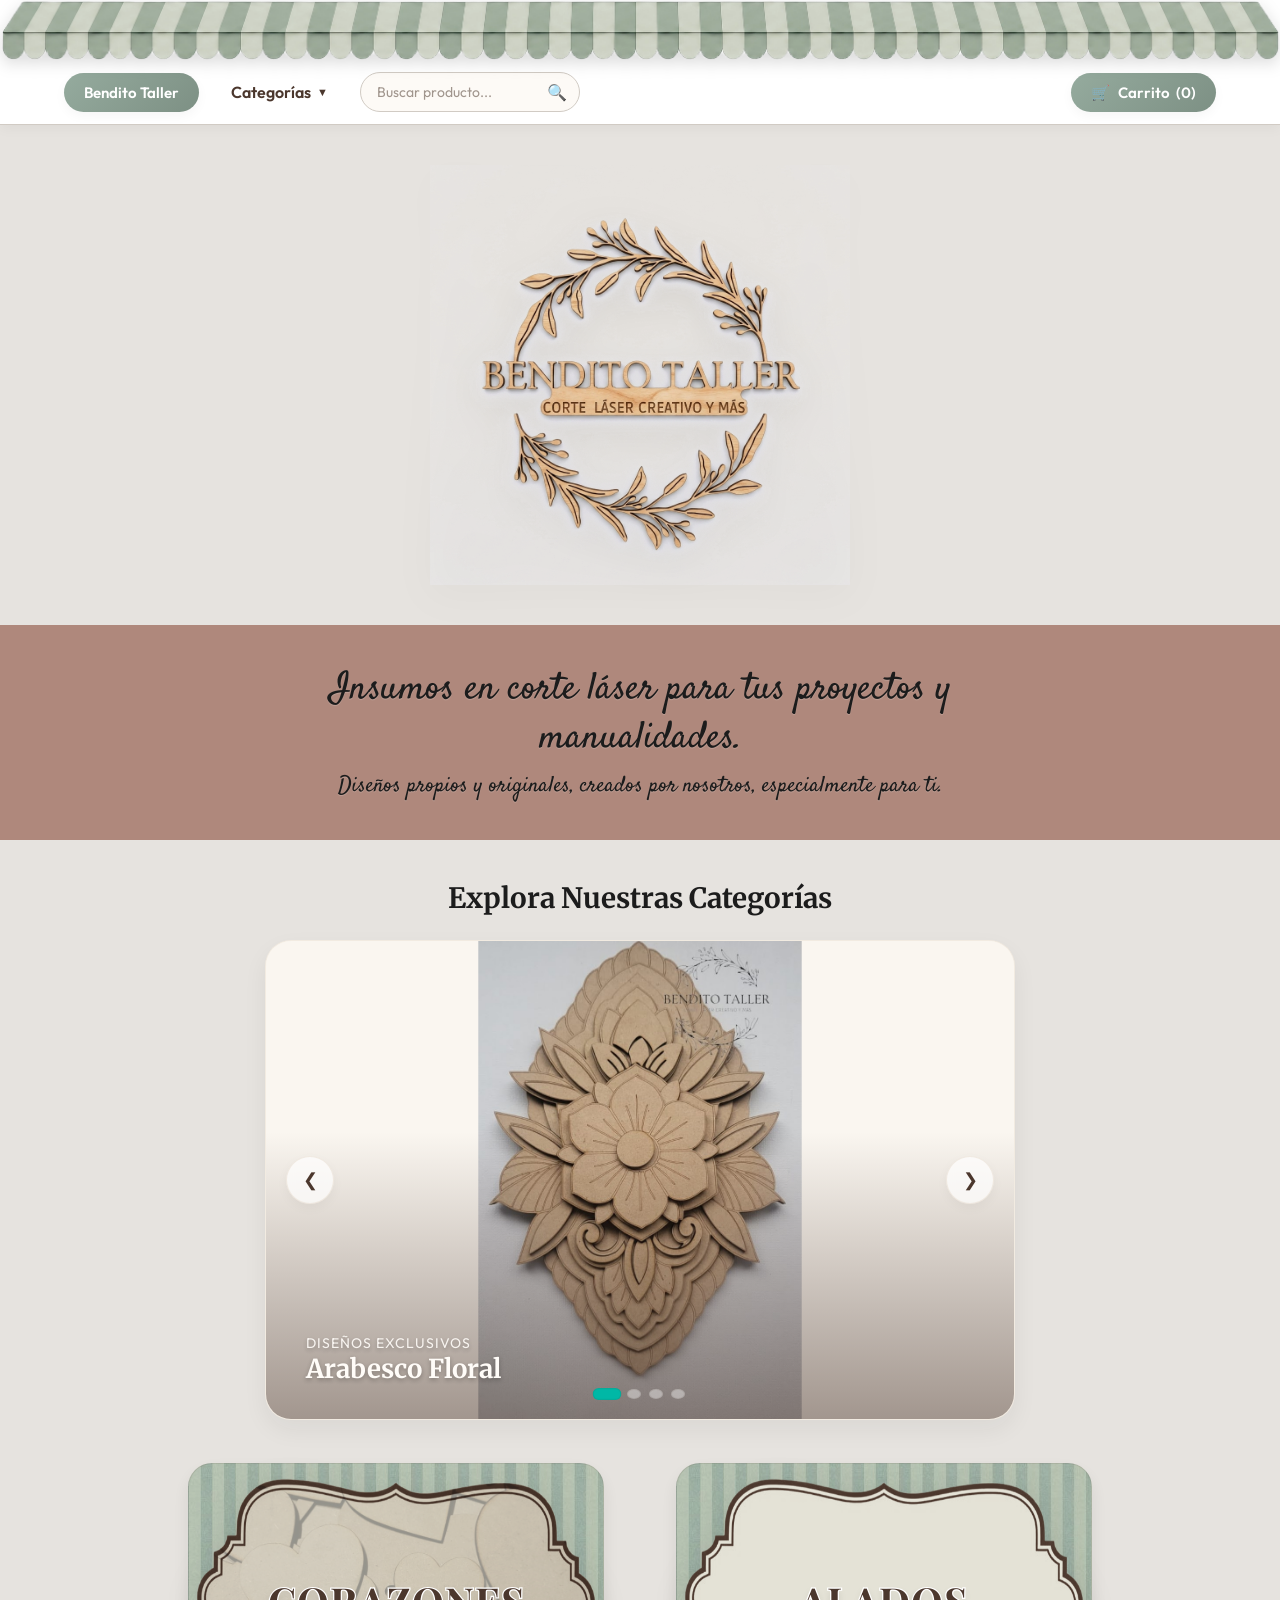
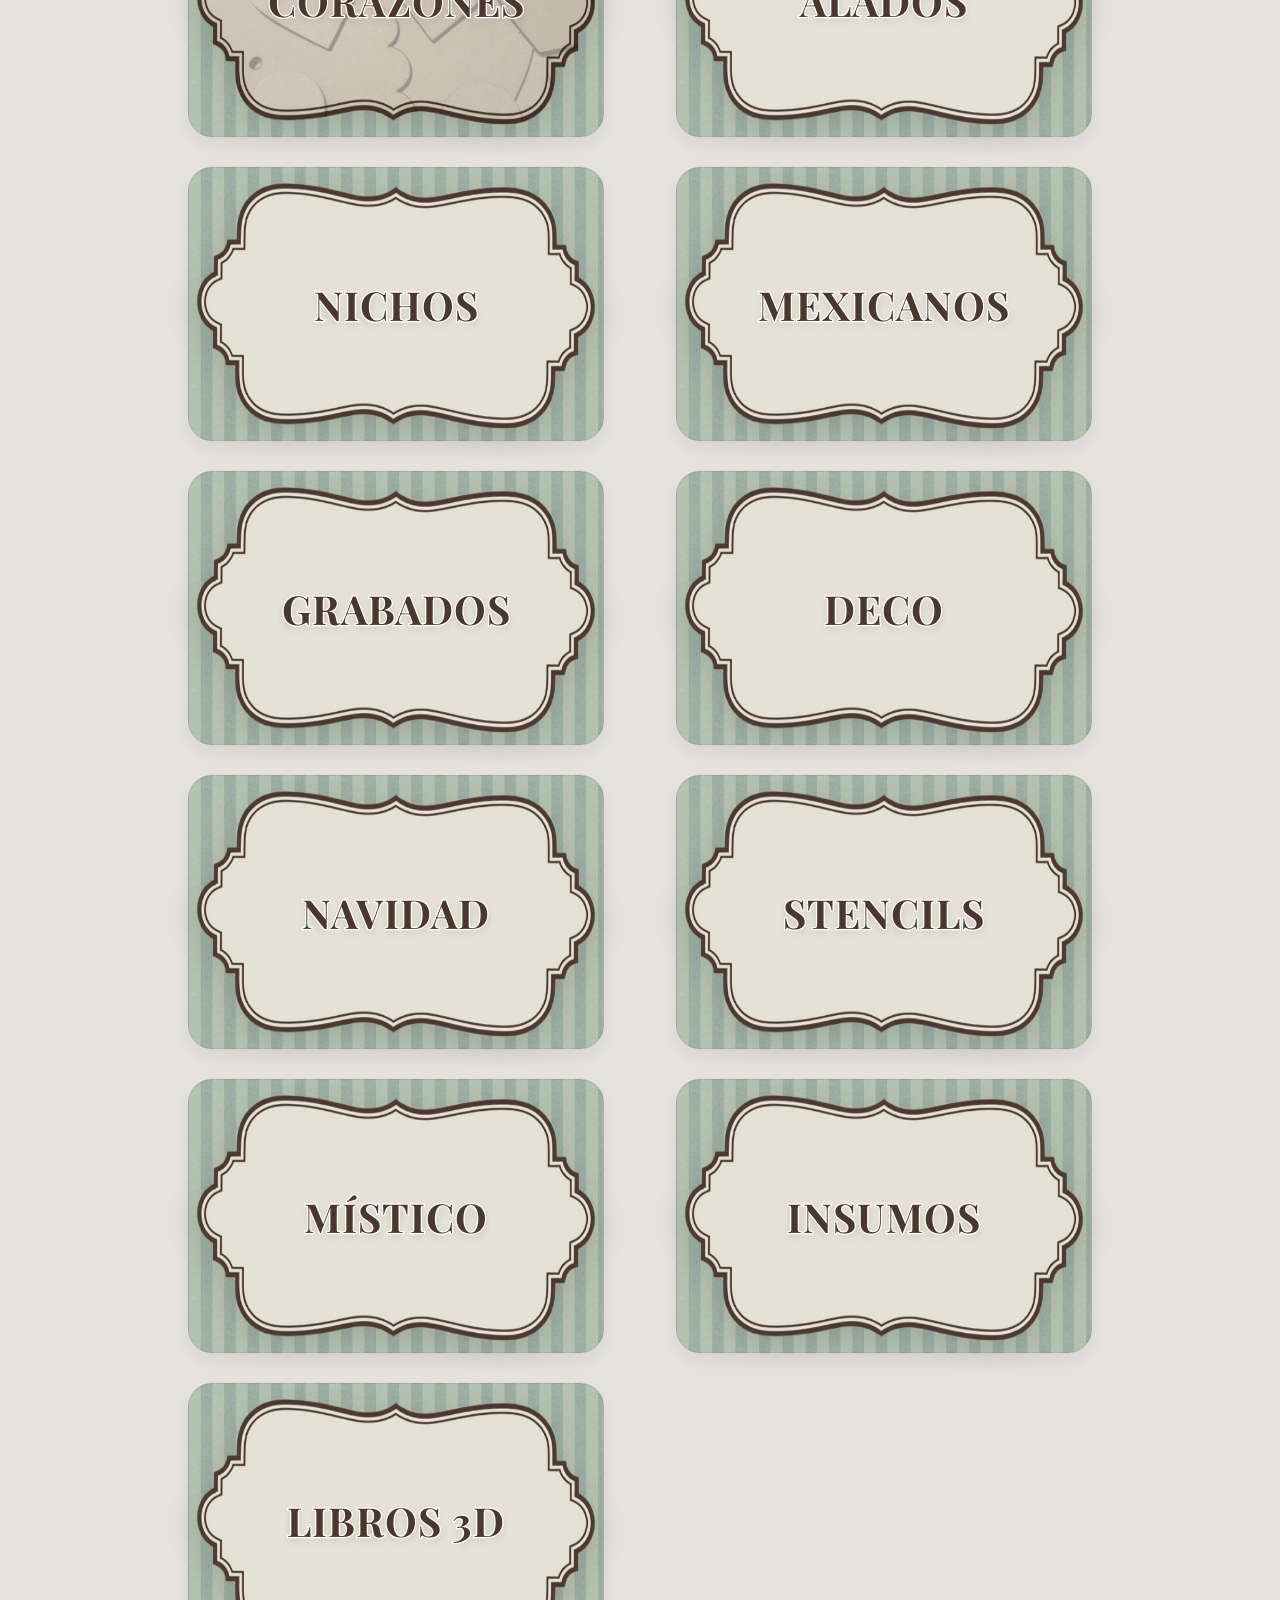
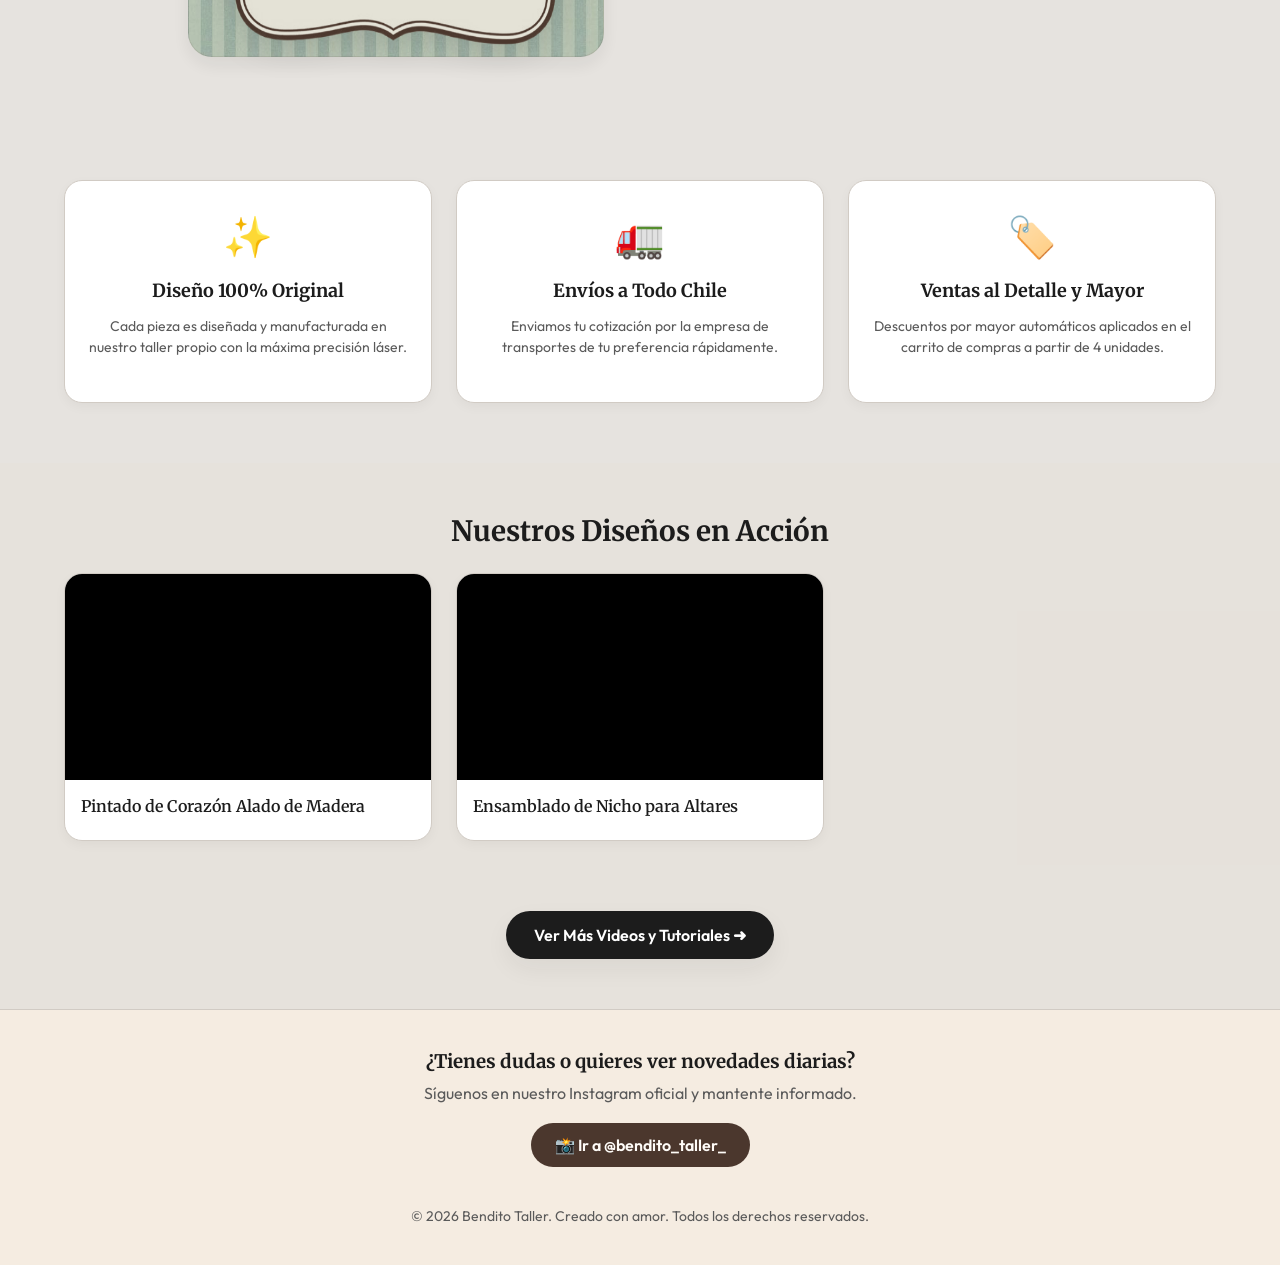
==== commit e90981ea: "subir y reemplazar archivos" ====
--- a/index.html
+++ b/index.html
@@ -97,25 +97,17 @@
                         oninput="handleNavbarSearch()"
                         onkeydown="if(event.key === 'Enter') triggerSearch()"
                     >
-                    <button class="search-btn" onclick="triggerSearch()" title="Buscar producto">🔍</button>
+                    <button class="search-btn" onclick="toggleSearchInput(event)" title="Buscar producto">🔍</button>
                 </div>
             </div>
             
-            <ul class="nav-menu" id="navMenu">
-                <li class="nav-item active"><a href="index.html">Inicio</a></li>
-                <li class="nav-item"><a href="videos.html">Videos y Tutoriales</a></li>
-            </ul>
-
-            <div style="display: flex; align-items: center; gap: 12px;">
+            <div class="nav-right-group" style="display: flex; align-items: center; gap: 12px;">
                 <button class="nav-cart-btn" onclick="toggleCart()" onmouseenter="showCart()" onmouseleave="hideCart()" style="pointer-events: auto;">
-                    <span style="pointer-events: none;">🛒 Carrito </span>
-                    <span id="cartCount" style="pointer-events: none;">(0)</span>
-                </button>
-                
-                <button class="hamburger" id="menuToggle" onclick="toggleMobileMenu()">
-                    <span></span>
-                    <span></span>
-                    <span></span>
+                    <span class="cart-btn-icon" style="pointer-events: none;">🛒</span>
+                    <div class="cart-btn-label" style="pointer-events: none;">
+                        <span>Carrito</span>
+                        <span id="cartCount">(0)</span>
+                    </div>
                 </button>
             </div>
         </div>
--- a/styles.css
+++ b/styles.css
@@ -84,6 +84,7 @@
 @media (max-width: 768px) {
     .main-navbar::before {
         height: 30px; /* Achicado en móviles */
+        background-size: 180% 100%; /* Estirar las líneas horizontalmente para que se vean más anchas */
     }
     #catalog-section {
         scroll-margin-top: 140px;
@@ -318,6 +319,12 @@
     display: flex;
     align-items: center;
     gap: 8px;
+}
+
+.cart-btn-label {
+    display: inline-flex;
+    align-items: center;
+    gap: 6px;
 }
 
 .nav-cart-btn * { pointer-events: none; } .nav-cart-btn:hover {
@@ -1306,7 +1313,8 @@
     left: 0;
     width: 100%;
     height: 100%;
-    object-fit: cover;
+    object-fit: contain;
+    padding: 8px;
     transition: transform 0.3s ease;
 }
 
@@ -1443,7 +1451,8 @@
 .modal-image {
     width: 100%;
     height: 100%;
-    object-fit: cover;
+    object-fit: contain;
+    padding: 6px;
 }
 
 .modal-input-group {
@@ -1632,49 +1641,165 @@
 @media (max-width: 768px) {
     .categories-grid {
         grid-template-columns: 1fr;
+        row-gap: 28px; /* Separación vertical de al menos 0.7 cm en celular */
     }
     .nav-container {
-        flex-wrap: wrap;
-        padding: 8px 16px;
-    }
-    .nav-left {
-        width: 100%;
-        order: 3;
-        margin-top: 10px;
+        display: flex;
+        flex-direction: row;
         justify-content: space-between;
-        border-top: 1px dashed rgba(75, 55, 45, 0.1);
-        padding-top: 10px;
+        align-items: center;
+        padding: 14px 16px 10px 16px;
+        position: relative;
+    }
+    .nav-left, .nav-right-group {
+        display: contents;
+    }
+    .nav-cart-btn {
+        order: 1;
+        display: flex;
+        flex-direction: row; /* En una sola fila horizontal */
+        align-items: center;
+        justify-content: center;
+        padding: 8px 16px; /* Ajustado al largo del texto */
+        border-radius: 18px;
+        background: linear-gradient(135deg, #889c90 0%, #708277 100%);
+        color: white !important;
+        border: none;
+        box-shadow: var(--shadow-sm);
+        transition: all 0.2s;
+        cursor: pointer;
+        gap: 6px; /* Separación horizontal */
+        box-sizing: border-box;
+        height: 38px; /* Misma altura que Bendito Taller para simetría */
+    }
+    .nav-cart-btn:hover {
+        transform: translateY(-1px);
+        box-shadow: var(--shadow-md);
+    }
+    .cart-btn-icon {
+        font-size: 15px;
+        line-height: 1.1;
+    }
+    .cart-btn-label {
+        display: flex;
+        flex-direction: row;
+        align-items: center;
+        gap: 4px;
+        font-size: 11px;
+        font-weight: 600;
+    }
+    .nav-brand-btn {
+        order: 2;
+        font-size: 11px;
+        font-weight: 600;
+        padding: 0 18px; /* Ajustado al largo del texto */
+        border-radius: 18px;
+        background: linear-gradient(135deg, #889c90 0%, #708277 100%);
+        color: white !important;
+        box-shadow: var(--shadow-sm);
+        text-decoration: none;
+        display: inline-flex;
+        align-items: center;
+        justify-content: center;
+        border: none;
+        transition: all 0.2s;
+        box-sizing: border-box;
+        height: 38px; /* Altura fija para alinear con botón del carrito */
+    }
+    .nav-brand-btn:hover {
+        transform: translateY(-1px);
+        box-shadow: var(--shadow-md);
     }
     .categories-dropdown {
-        flex-shrink: 0;
+        position: absolute;
+        top: -25px; /* Posicionado y centrado sobre el toldo de 30px */
+        left: 12px;
+        z-index: 1010;
+        height: 20px;
+        display: flex;
+        align-items: center;
+    }
+    .categories-dropdown .dropdown-btn {
+        background: transparent;
+        border: none;
+        padding: 0;
+        box-shadow: none;
+        color: var(--text-main);
+        font-weight: 600;
+        font-size: 13px; /* Un poco más grande para mejor lectura sobre el toldo */
+    }
+    .categories-dropdown .dropdown-btn .arrow-down {
+        display: none;
     }
     .search-bar-container {
-        flex-grow: 1;
-        max-width: 100%;
-        margin-left: 10px;
-    }
-    .nav-menu {
+        position: absolute;
+        top: -25px; /* Centrado sobre el toldo de 30px */
+        right: 12px;
+        z-index: 1010;
+        background: transparent;
+        border: none;
+        box-shadow: none;
+        margin: 0;
+        padding: 0;
+        height: 20px;
+        display: flex;
+        align-items: center;
+    }
+    .search-bar-container input {
         display: none;
-        flex-direction: column;
         position: absolute;
-        top: 100%;
-        left: 0;
+        top: 25px; /* Abre justo debajo del toldo de 30px */
         right: 0;
-        background: var(--bg-card);
-        border-bottom: 1px solid var(--border-color);
-        padding: 16px 24px;
-        gap: 12px;
+        width: 180px;
+        background: #fcf6ef;
+        border: 1.5px solid var(--border-color);
+        border-radius: var(--radius-sm);
+        padding: 8px 12px;
+        z-index: 1000;
         box-shadow: var(--shadow-md);
-        z-index: 1050;
-    }
-    .nav-menu.show {
+        color: var(--text-main);
+    }
+    .search-bar-container.active input {
+        display: block;
+    }
+    .search-btn {
+        background: transparent;
+        border: none;
+        font-size: 15px; /* Sintonizado con el tamaño de las letras */
+        padding: 0;
+        box-shadow: none;
+        cursor: pointer;
         display: flex;
-    }
-    .hamburger {
-        display: flex;
+        align-items: center;
+        justify-content: center;
+        width: auto;
+        height: auto;
     }
     .hero-title {
         font-size: 32px;
+    }
+    .catalog-container {
+        padding: 16px 12px 40px 12px;
+    }
+    .products-grid {
+        grid-template-columns: repeat(2, 1fr);
+        gap: 0.5cm; /* Separados por 0.5 cm */
+    }
+    .product-info {
+        padding: 10px;
+    }
+    .product-title {
+        font-size: 13px;
+        margin-bottom: 6px;
+    }
+    .price-row {
+        font-size: 11px;
+        margin-bottom: 2px;
+    }
+    .product-action-btn {
+        font-size: 12px;
+        padding: 8px 4px;
+        margin-top: 8px;
     }
 }
 @media (max-width: 480px) {
@@ -2009,4 +2134,70 @@
     }
 }
 
-
+/* ===== RESPONSIVE CARD SCALING & GENERAL MOBILE OPTIMIZATIONS ===== */
+@media (max-width: 480px) {
+    .category-card {
+        min-height: auto;
+        aspect-ratio: 416 / 274;
+        padding: 0px;
+    }
+    
+    .card-bg {
+        width: 100%;
+        max-width: 416px;
+        height: auto;
+        aspect-ratio: 416 / 274;
+    }
+    
+    .card-corazones .card-bg {
+        width: 100%;
+        max-width: 416px;
+        height: auto;
+        aspect-ratio: 416 / 274;
+    }
+    
+    .card-content {
+        width: 100%;
+        box-sizing: border-box;
+        padding: 20px 10px;
+    }
+    
+    .card-content::before,
+    .card-content::after {
+        width: 95%;
+        max-width: 406px;
+        height: auto;
+        aspect-ratio: 406 / 264;
+    }
+    
+    .card-content h2 {
+        font-size: 26px !important;
+        -webkit-text-stroke: 1.8px #ffffff;
+    }
+    
+    .card-content .subtitle {
+        font-size: 11px !important;
+        margin-bottom: 2px;
+    }
+    
+    .divider {
+        margin: 6px 0;
+        width: 40px;
+    }
+
+    .carousel-caption p {
+        font-size: 12px;
+        margin-top: 4px;
+        display: -webkit-box;
+        -webkit-line-clamp: 2;
+        -webkit-box-orient: vertical;
+        overflow: hidden;
+    }
+
+    .videos-grid {
+        grid-template-columns: 1fr;
+        padding: 0 16px 40px 16px;
+    }
+}
+
+
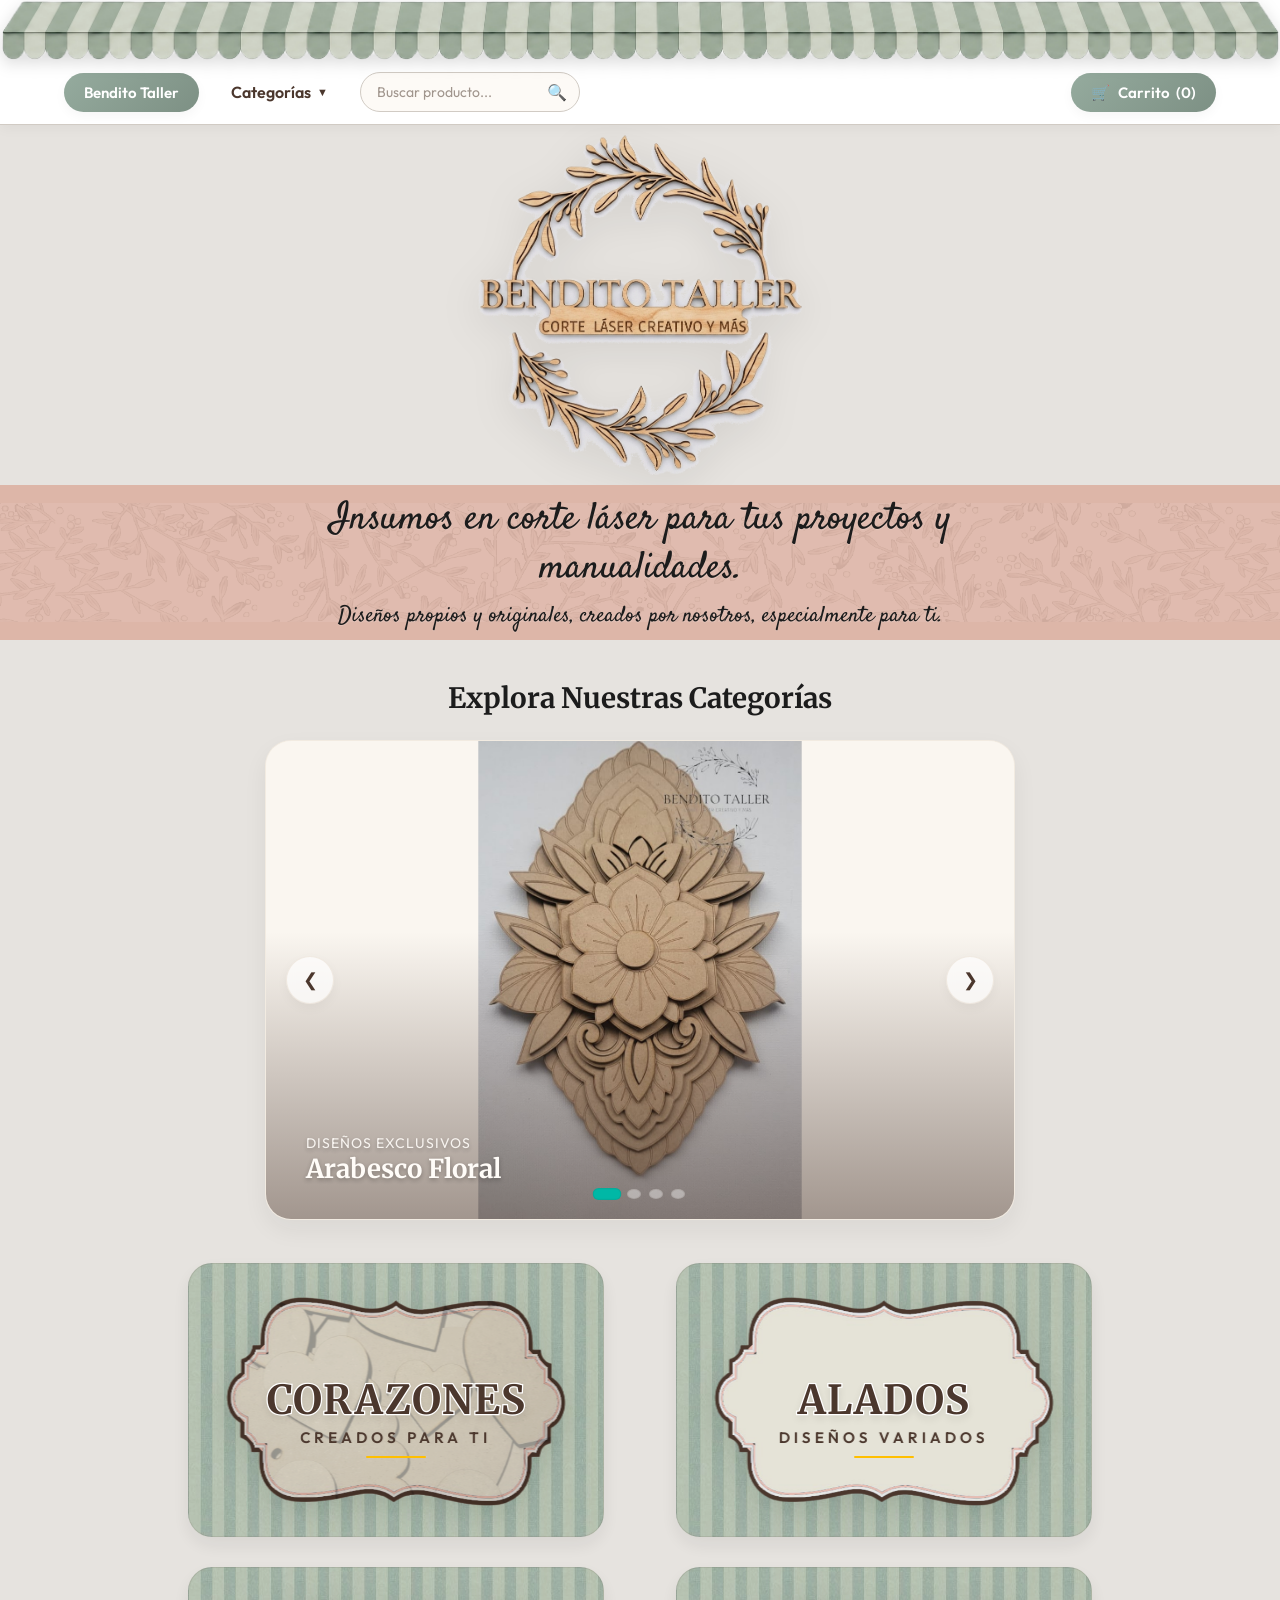
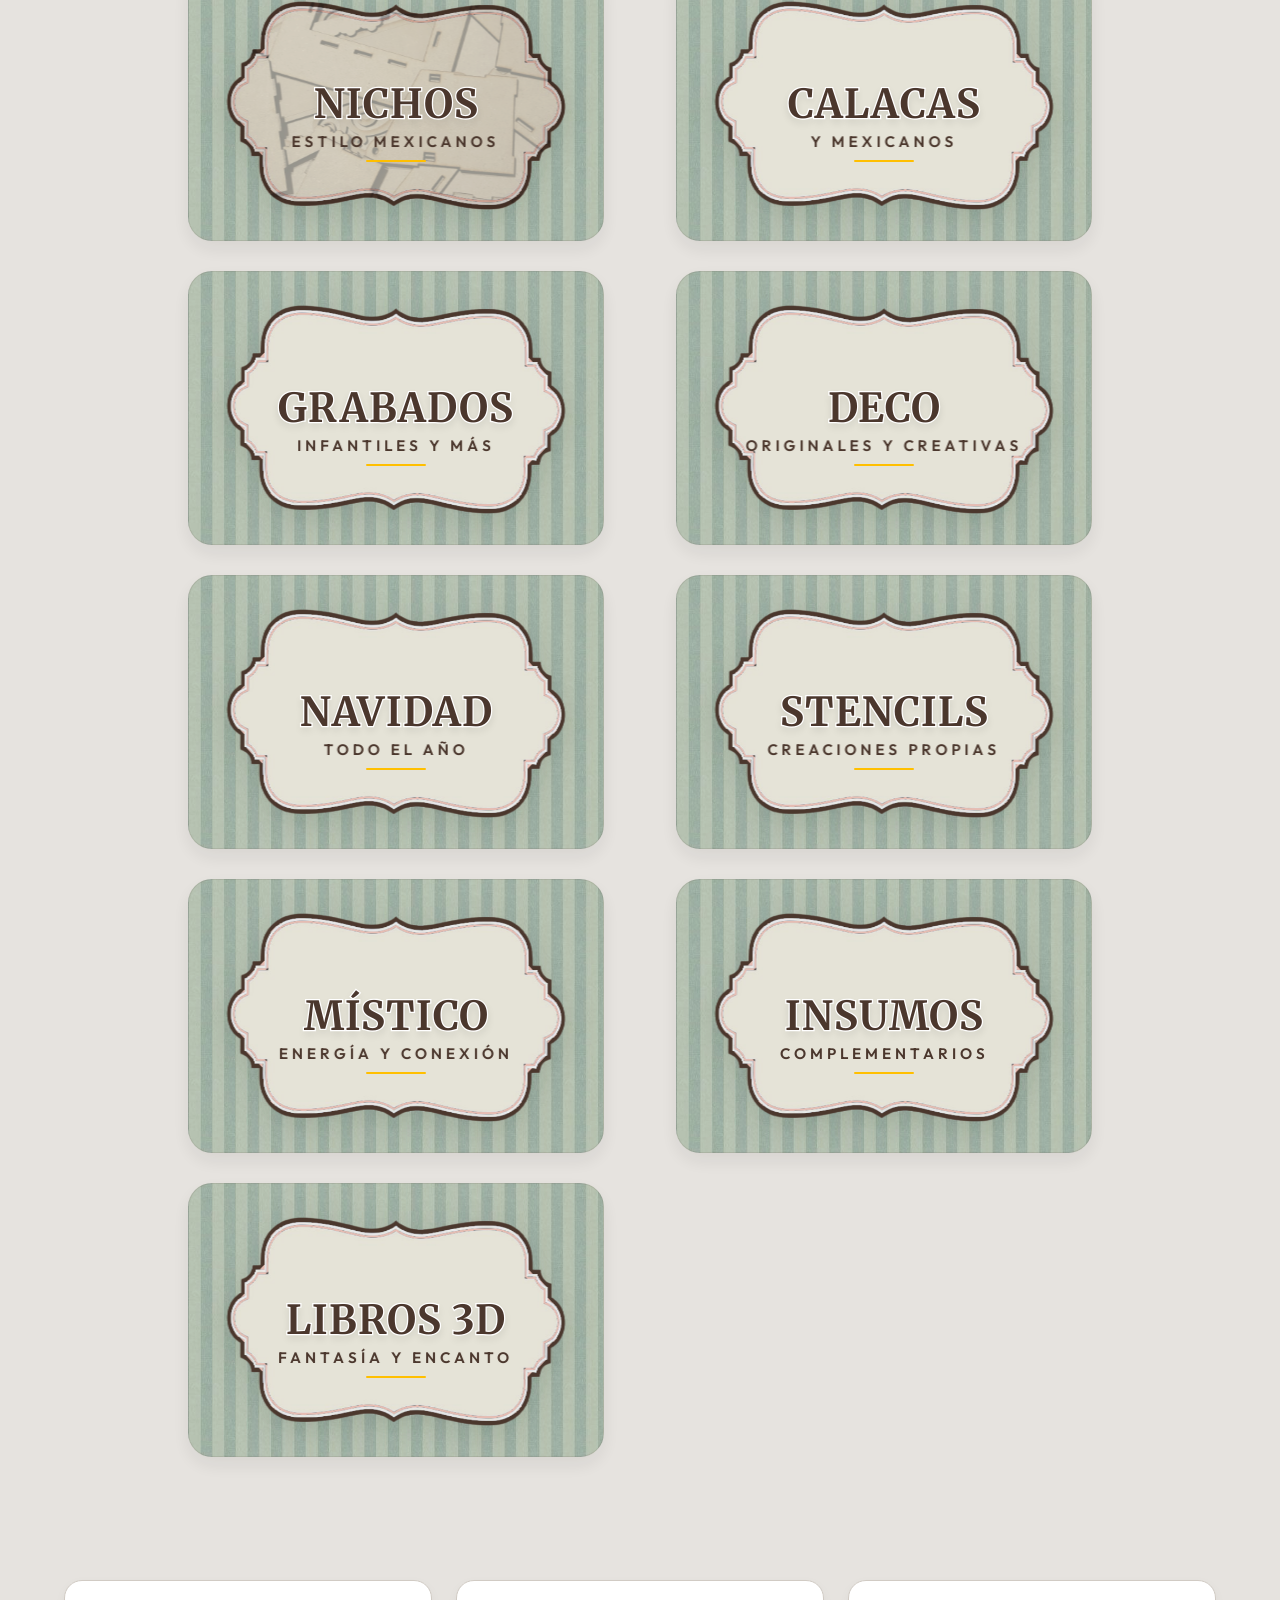
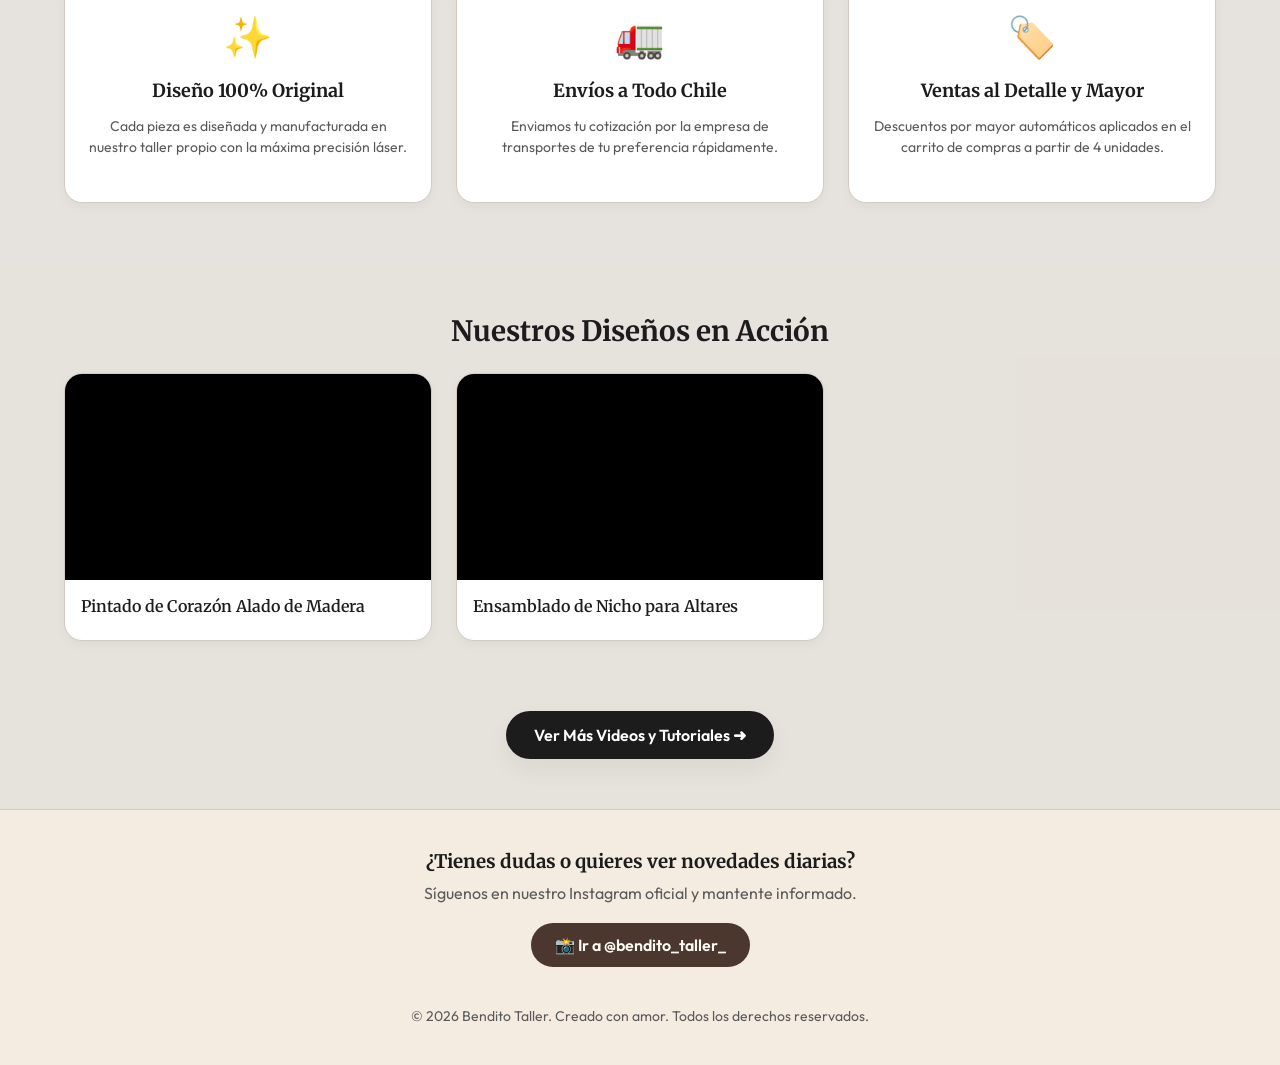
==== commit d99cf213: "subir archivos" ====
--- a/index.html
+++ b/index.html
@@ -8,7 +8,7 @@
     <!-- Google Fonts Outfit -->
     <link rel="preconnect" href="https://fonts.googleapis.com">
     <link rel="preconnect" href="https://fonts.gstatic.com" crossorigin>
-    <link href="https://fonts.googleapis.com/css2?family=Outfit:wght@300;400;600;800;900&family=Playfair+Display:wght@600;700;800&display=swap" rel="stylesheet">
+    <link href="https://fonts.googleapis.com/css2?family=Outfit:wght@300;400;600;800;900&family=Merriweather:wght@300;400;700;900&display=swap" rel="stylesheet">
     
     <link rel="stylesheet" href="styles.css">
     <style>
@@ -119,8 +119,8 @@
         <img src="img/logo_transparente.gif" alt="Bendito Taller" style="position: relative; z-index: 2; height: 1200px; max-height: 90vh; width: auto; max-width: 95%; mix-blend-mode: multiply; display: block; margin: -120px auto;">
     </header>
     -->
-    <header class="hero-section" style="position: relative; display: flex; align-items: center; justify-content: center; background: transparent; padding: 40px 0; border: none; overflow: hidden;">
-        <img src="img/logo_madera_sin_fondo.png" alt="Bendito Taller" style="position: relative; z-index: 2; height: 420px; max-height: 50vh; width: auto; max-width: 90%; display: block; margin: 0 auto; filter: drop-shadow(0 10px 20px rgba(0,0,0,0.08));">
+    <header class="hero-section" style="position: relative; display: flex; align-items: center; justify-content: center; background: transparent; padding: 10px 0; border: none; overflow: hidden;">
+        <img src="img/logo_madera_sin_fondo.png" alt="Bendito Taller" style="position: relative; z-index: 2; height: 340px; max-height: 40vh; width: auto; max-width: 90%; display: block; margin: 0 auto; filter: drop-shadow(0 10px 20px rgba(0,0,0,0.08));">
     </header>
 
 
@@ -181,8 +181,8 @@
                             <div class="card-bg"></div>
                             <div class="card-overlay"></div>
                             <div class="card-content">
+                                <h2 data-text="CORAZONES">CORAZONES</h2>
                                 <span class="subtitle">Creados para ti</span>
-                                <h2 data-text="CORAZONES">CORAZONES</h2>
                                 <div class="divider"></div>
                                 <span class="explore">Explorar colección <span class="arrow">→</span></span>
                             </div>
@@ -194,8 +194,8 @@
                             <div class="card-bg"></div>
                             <div class="card-overlay"></div>
                             <div class="card-content">
-                                <span class="subtitle">Alas de amor</span>
                                 <h2 data-text="ALADOS">ALADOS</h2>
+                                <span class="subtitle">diseños variados</span>
                                 <div class="divider"></div>
                                 <span class="explore">Explorar colección <span class="arrow">→</span></span>
                             </div>
@@ -207,8 +207,8 @@
                             <div class="card-bg"></div>
                             <div class="card-overlay"></div>
                             <div class="card-content">
-                                <span class="subtitle">Especiales</span>
                                 <h2 data-text="NICHOS">NICHOS</h2>
+                                <span class="subtitle">estilo mexicanos</span>
                                 <div class="divider"></div>
                                 <span class="explore">Explorar colección <span class="arrow">→</span></span>
                             </div>
@@ -220,8 +220,8 @@
                             <div class="card-bg"></div>
                             <div class="card-overlay"></div>
                             <div class="card-content">
-                                <span class="subtitle">Tradición</span>
-                                <h2 data-text="MEXICANOS">MEXICANOS</h2>
+                                <h2 data-text="CALACAS">CALACAS</h2>
+                                <span class="subtitle">y mexicanos</span>
                                 <div class="divider"></div>
                                 <span class="explore">Explorar colección <span class="arrow">→</span></span>
                             </div>
@@ -233,8 +233,8 @@
                             <div class="card-bg"></div>
                             <div class="card-overlay"></div>
                             <div class="card-content">
-                                <span class="subtitle">Personalizados</span>
                                 <h2 data-text="GRABADOS">GRABADOS</h2>
+                                <span class="subtitle">infantiles y más</span>
                                 <div class="divider"></div>
                                 <span class="explore">Explorar colección <span class="arrow">→</span></span>
                             </div>
@@ -246,8 +246,8 @@
                             <div class="card-bg"></div>
                             <div class="card-overlay"></div>
                             <div class="card-content">
-                                <span class="subtitle">Decoración</span>
                                 <h2 data-text="DECO">DECO</h2>
+                                <span class="subtitle">originales y creativas</span>
                                 <div class="divider"></div>
                                 <span class="explore">Explorar colección <span class="arrow">→</span></span>
                             </div>
@@ -259,8 +259,8 @@
                             <div class="card-bg"></div>
                             <div class="card-overlay"></div>
                             <div class="card-content">
-                                <span class="subtitle">Temporada</span>
                                 <h2 data-text="NAVIDAD">NAVIDAD</h2>
+                                <span class="subtitle">todo el año</span>
                                 <div class="divider"></div>
                                 <span class="explore">Explorar colección <span class="arrow">→</span></span>
                             </div>
@@ -272,8 +272,8 @@
                             <div class="card-bg"></div>
                             <div class="card-overlay"></div>
                             <div class="card-content">
-                                <span class="subtitle">Pintura</span>
                                 <h2 data-text="STENCILS">STENCILS</h2>
+                                <span class="subtitle">creaciones propias</span>
                                 <div class="divider"></div>
                                 <span class="explore">Explorar colección <span class="arrow">→</span></span>
                             </div>
@@ -285,8 +285,8 @@
                             <div class="card-bg"></div>
                             <div class="card-overlay"></div>
                             <div class="card-content">
-                                <span class="subtitle">Energía</span>
                                 <h2 data-text="MÍSTICO">MÍSTICO</h2>
+                                <span class="subtitle">energía y conexión</span>
                                 <div class="divider"></div>
                                 <span class="explore">Explorar colección <span class="arrow">→</span></span>
                             </div>
@@ -298,8 +298,8 @@
                             <div class="card-bg"></div>
                             <div class="card-overlay"></div>
                             <div class="card-content">
-                                <span class="subtitle">Para crear</span>
                                 <h2 data-text="INSUMOS">INSUMOS</h2>
+                                <span class="subtitle">complementarios</span>
                                 <div class="divider"></div>
                                 <span class="explore">Explorar colección <span class="arrow">→</span></span>
                             </div>
@@ -311,8 +311,8 @@
                             <div class="card-bg"></div>
                             <div class="card-overlay"></div>
                             <div class="card-content">
-                                <span class="subtitle">Tres dimensiones</span>
                                 <h2 data-text="LIBROS 3D">LIBROS 3D</h2>
+                                <span class="subtitle">fantasía y encanto</span>
                                 <div class="divider"></div>
                                 <span class="explore">Explorar colección <span class="arrow">→</span></span>
                             </div>
--- a/styles.css
+++ b/styles.css
@@ -972,8 +972,8 @@
     position: absolute;
     top: 50%;
     left: 50%;
-    width: 406px;
-    height: 264px;
+    width: 345px;
+    height: 224px;
     transform: translate(-50%, -50%) scale(1);
     background-image: url('img/fondo_letra.png');
     background-size: 100% 100%;
@@ -981,14 +981,24 @@
     background-repeat: no-repeat;
     z-index: -2;
     pointer-events: none;
-    filter: drop-shadow(0 8px 16px rgba(0, 0, 0, 0.12));
-    transition: transform 0.4s cubic-bezier(0.25, 1, 0.5, 1);
-    will-change: transform;
+    filter: drop-shadow(0 8px 16px rgba(0, 0, 0, 0.12)) drop-shadow(0 0 0px transparent);
+    transition: transform 0.4s cubic-bezier(0.25, 1, 0.5, 1), filter 0.4s ease;
+    will-change: transform, filter;
 }
 
 .category-card:hover .card-content::before,
 .category-card.active .card-content::before {
     transform: translate(-50%, -50%) scale(1.05);
+    animation: badgeGlowPulse 2.5s infinite ease-in-out;
+}
+
+@keyframes badgeGlowPulse {
+    0%, 100% {
+        filter: drop-shadow(0 8px 16px rgba(0, 0, 0, 0.12)) drop-shadow(0 0 3px rgba(230, 189, 179, 0.3));
+    }
+    50% {
+        filter: drop-shadow(0 14px 28px rgba(0, 0, 0, 0.15)) drop-shadow(0 0 12px rgba(230, 189, 179, 0.7));
+    }
 }
 
 .card-content::after {
@@ -996,8 +1006,8 @@
     position: absolute;
     top: 50%;
     left: 50%;
-    width: 406px;
-    height: 264px;
+    width: 345px;
+    height: 224px;
     transform: translate(-50%, -50%) scale(1);
     background-image: url('https://padoma.github.io/bendito-taller-carrito/img/grabados_bg.jpg');
     background-size: cover;
@@ -1021,6 +1031,10 @@
     background-image: url('img/CORAZONES_2.jpg');
 }
 
+.card-nichos .card-content::after {
+    background-image: url('img/FONDO_NICHOS.jpg');
+}
+
 .category-card:hover .card-content::after,
 .category-card.active .card-content::after {
     transform: translate(-50%, -50%) scale(1.05);
@@ -1032,17 +1046,80 @@
     letter-spacing: 4px;
     font-weight: 600;
     color: #4b372d;
-    margin-bottom: 8px;
-    transform: translateY(15px) translate3d(0, 0, 0);
-    opacity: 0;
+    position: absolute;
+    top: calc(50% + 28px);
+    left: 50%;
+    transform: translate(-50%, 0) translate3d(0, 0, 0);
+    opacity: 1;
     transition: transform 0.4s cubic-bezier(0.25, 1, 0.5, 1) 0.1s, opacity 0.4s ease 0.1s;
     will-change: transform, opacity;
-}
+    white-space: nowrap;
+}
+
+/* Capa de destello metálico (shimmer) que recorre el contorno de fondo_letra.png */
+.category-card .card-inner::after {
+    content: '';
+    position: absolute;
+    top: 50%;
+    left: 50%;
+    width: 345px;
+    height: 224px;
+    transform: translate(-50%, -50%) scale(1);
+    background: linear-gradient(115deg, 
+        rgba(255, 255, 255, 0) 0%, 
+        rgba(255, 255, 255, 0) 35%, 
+        rgba(255, 255, 255, 0.15) 45%, 
+        rgba(255, 255, 255, 0.6) 50%, 
+        rgba(255, 255, 255, 0.15) 55%, 
+        rgba(255, 255, 255, 0) 65%, 
+        rgba(255, 255, 255, 0) 100%
+    );
+    background-size: 200% 100%;
+    background-position: 200% 0;
+    background-repeat: no-repeat;
+    pointer-events: none;
+    z-index: 4; /* Encima de card-content para evitar desalineación por transformaciones de texto */
+    mix-blend-mode: screen;
+    opacity: 0;
+    
+    /* Máscara compuesta: dibuja el badge completo y le resta uno un 6% más pequeño en el centro */
+    -webkit-mask-image: url('img/fondo_letra.png'), url('img/fondo_letra.png');
+    mask-image: url('img/fondo_letra.png'), url('img/fondo_letra.png');
+    -webkit-mask-size: 100% 100%, 94% 90%;
+    mask-size: 100% 100%, 94% 90%;
+    -webkit-mask-position: center, center;
+    mask-position: center, center;
+    -webkit-mask-repeat: no-repeat, no-repeat;
+    mask-repeat: no-repeat, no-repeat;
+    -webkit-mask-composite: destination-out; /* WebKit/Chrome/Safari: resta el centro */
+    mask-composite: subtract; /* Estándar W3C: resta el centro */
+    
+    transition: transform 0.4s cubic-bezier(0.25, 1, 0.5, 1), opacity 0.4s ease;
+    will-change: transform, opacity, background-position;
+}
+
+.category-card:hover .card-inner::after,
+.category-card.active .card-inner::after {
+    opacity: 0.8; /* Destello tenue y profesional */
+    transform: translate(-50%, -50%) scale(1.05);
+    animation: borderShimmerSweep 8.8s cubic-bezier(0.25, 1, 0.5, 1) infinite;
+}
+
+@keyframes borderShimmerSweep {
+    0% {
+        background-position: 200% 0;
+    }
+    35%, 100% {
+        background-position: -120% 0;
+    }
+}
+
+
 
 .card-content h2 {
-    font-family: 'Playfair Display', var(--font-serif);
+    font-family: var(--font-serif);
     font-size: 40px; /* Letra más grande (de 34px a 40px) */
-    font-weight: 700; /* Peso elegante de Playfair Display */
+    font-weight: 700; /* Peso elegante de Merriweather */
     text-transform: uppercase;
     letter-spacing: 1px;
     color: #ffffff; /* Blanco para el contorno */
@@ -1075,9 +1152,11 @@
 .divider {
     width: 60px;
     height: 2px;
-    background: var(--primary-color);
-    margin: 12px 0;
-    transform: scaleX(0);
+    background: #FFBF00; /* Color dorado */
+    position: absolute;
+    top: calc(50% + 56px);
+    left: 50%;
+    transform: translate(-50%, 0) scaleX(1);
     transform-origin: center;
     transition: transform 0.4s cubic-bezier(0.25, 1, 0.5, 1) 0.2s;
     border-radius: 2px;
@@ -1093,16 +1172,14 @@
 }
 
 .category-card:hover .subtitle,
-.category-card.active .subtitle,
-.category-card:hover .explore,
-.category-card.active .explore {
+.category-card.active .subtitle {
     opacity: 1;
-    transform: translateY(0) translate3d(0, 0, 0);
+    transform: translate(-50%, 0) translate3d(0, 0, 0);
 }
 
 .category-card:hover .divider,
 .category-card.active .divider {
-    transform: scaleX(1);
+    transform: translate(-50%, 0) scaleX(1);
 }
 
 .category-card:hover .arrow,
@@ -1112,7 +1189,7 @@
 
 .category-card:hover h2,
 .category-card.active h2 {
-    transform: translateY(-6px) scale(1.03) translate3d(0, 0, 0);
+    transform: scale(1.03) translate3d(0, 0, 0);
     text-shadow: 0 4px 12px rgba(75, 55, 45, 0.15); /* Sutil sombra café */
 }
 
@@ -1652,10 +1729,10 @@
         position: relative;
     }
     .nav-left, .nav-right-group {
-        display: contents;
+        display: contents !important;
     }
     .nav-cart-btn {
-        order: 1;
+        order: 3 !important;
         display: flex;
         flex-direction: row; /* En una sola fila horizontal */
         align-items: center;
@@ -1670,7 +1747,7 @@
         cursor: pointer;
         gap: 6px; /* Separación horizontal */
         box-sizing: border-box;
-        height: 38px; /* Misma altura que Bendito Taller para simetría */
+        height: 38px; /* Misma altura que Categorías para simetría */
     }
     .nav-cart-btn:hover {
         transform: translateY(-1px);
@@ -1689,67 +1766,67 @@
         font-weight: 600;
     }
     .nav-brand-btn {
-        order: 2;
+        display: none !important;
+    }
+    .categories-dropdown {
+        position: relative;
+        top: 0;
+        left: 0;
+        z-index: 1010;
+        height: 38px;
+        display: inline-flex;
+        align-items: center;
+        order: 1 !important;
+    }
+    .categories-dropdown .dropdown-btn {
+        background: linear-gradient(135deg, #889c90 0%, #708277 100%);
+        color: white !important;
         font-size: 11px;
         font-weight: 600;
         padding: 0 18px; /* Ajustado al largo del texto */
         border-radius: 18px;
-        background: linear-gradient(135deg, #889c90 0%, #708277 100%);
-        color: white !important;
         box-shadow: var(--shadow-sm);
-        text-decoration: none;
+        height: 38px; /* Altura fija para alinear con botón del carrito y lupa */
         display: inline-flex;
         align-items: center;
         justify-content: center;
         border: none;
+        cursor: pointer;
+        box-sizing: border-box;
         transition: all 0.2s;
-        box-sizing: border-box;
-        height: 38px; /* Altura fija para alinear con botón del carrito */
-    }
-    .nav-brand-btn:hover {
+    }
+    .categories-dropdown .dropdown-btn:hover {
         transform: translateY(-1px);
         box-shadow: var(--shadow-md);
     }
-    .categories-dropdown {
-        position: absolute;
-        top: -25px; /* Posicionado y centrado sobre el toldo de 30px */
-        left: 12px;
-        z-index: 1010;
-        height: 20px;
-        display: flex;
-        align-items: center;
-    }
-    .categories-dropdown .dropdown-btn {
-        background: transparent;
-        border: none;
-        padding: 0;
-        box-shadow: none;
-        color: var(--text-main);
-        font-weight: 600;
-        font-size: 13px; /* Un poco más grande para mejor lectura sobre el toldo */
-    }
     .categories-dropdown .dropdown-btn .arrow-down {
-        display: none;
+        display: inline-block;
+        margin-left: 6px;
+        font-size: 9px;
+        color: white !important;
     }
     .search-bar-container {
-        position: absolute;
-        top: -25px; /* Centrado sobre el toldo de 30px */
-        right: 12px;
+        position: relative;
+        top: 0;
+        right: 0;
         z-index: 1010;
         background: transparent;
         border: none;
         box-shadow: none;
         margin: 0;
         padding: 0;
-        height: 20px;
+        height: 38px;
         display: flex;
         align-items: center;
+        justify-content: center;
+        order: 2 !important;
     }
     .search-bar-container input {
         display: none;
         position: absolute;
-        top: 25px; /* Abre justo debajo del toldo de 30px */
-        right: 0;
+        top: 100%;
+        left: 50%;
+        transform: translateX(-50%);
         width: 180px;
         background: #fcf6ef;
         border: 1.5px solid var(--border-color);
@@ -1758,6 +1835,7 @@
         z-index: 1000;
         box-shadow: var(--shadow-md);
         color: var(--text-main);
+        margin-top: 8px; /* Espacio para que no choque con los botones */
     }
     .search-bar-container.active input {
         display: block;
@@ -1765,15 +1843,19 @@
     .search-btn {
         background: transparent;
         border: none;
-        font-size: 15px; /* Sintonizado con el tamaño de las letras */
-        padding: 0;
+        font-size: 18px; /* Sintonizado con el tamaño de las letras */
+        padding: 8px;
         box-shadow: none;
         cursor: pointer;
         display: flex;
         align-items: center;
         justify-content: center;
-        width: auto;
-        height: auto;
+        width: 38px;
+        height: 38px;
+        transition: transform 0.2s;
+    }
+    .search-btn:hover {
+        transform: scale(1.1);
     }
     .hero-title {
         font-size: 32px;
@@ -1918,57 +2000,58 @@
     height: 120%; /* Sobresale un poco del banner para naturalidad */
     width: auto;
     object-fit: contain;
-    opacity: 0.85;
+    opacity: 0.2; /* Reducida un 30% (de 0.3 a 0.2) para mayor transparencia */
     transition: transform 0.4s ease, opacity 0.4s ease, filter 0.4s ease;
     filter: drop-shadow(0 2px 4px rgba(0, 0, 0, 0.05));
 }
 
 /* Efecto hover interactivo: las ramas brillan y se mueven levemente */
-.decor-banner-custom:hover .branch-img {
-    opacity: 1;
+.decor-banner-custom:hover .branch-img,
+.dots-banner-container:hover .branch-img {
+    opacity: 0.35; /* Reducida un 30% (de 0.5 a 0.35) para mayor transparencia en hover */
     filter: drop-shadow(0 0 8px rgba(255, 255, 255, 0.5));
 }
 
 /* Posicionamiento específico y distribución de las ramas */
 /* 1. Rama Principal (rama1.png) - El esqueleto central */
 .branch-single {
-    left: 18px; /* Mueve la rama 1 cm (aprox. 38px) hacia el centro de la pantalla */
+    left: 0; /* Ubicada exactamente al borde (pegada) */
     top: -10%;
     height: 125%;
     z-index: 3;
     margin-top: -38px; /* Mueve la rama 1 cm (aprox. 38px) hacia arriba */
-    transform: rotate(65deg); /* Girada -25° a la izquierda (90deg - 25deg) */
+    transform: rotate(-90deg); /* Girada 180° al contrario (-90deg) para quedar vertical invertida */
     animation: sway-single 4s ease-in-out infinite alternate;
 }
 
 /* 2. Rama Secundaria (rama31.png) - Capa de profundidad detrás de la principal */
 .branch-second {
-    left: 284px; /* Desplazada 1 cm más (aprox. 38px) hacia la derecha */
+    left: 35px; /* Ubicada al lado de la principal (pegada a ella y al borde) */
     top: -10%;
     height: 125%;
     z-index: 2; /* Por detrás de la principal */
     margin-top: -34px; /* Subida 4mm (aprox. 15px) hacia arriba */
-    transform: scaleX(-1) scaleY(-1) rotate(-37deg); /* Volteada horizontal y verticalmente, rotada -37° */
-    opacity: 0.8;
+    transform: scaleX(-1) scaleY(-1) rotate(-90deg); /* Volteada horizontal y verticalmente, rotada -90° */
+    opacity: 0.25;
     animation: sway-second 4.5s ease-in-out infinite alternate;
 }
 
 /* ANIMACIONES DE BALANCEO SUAVE (EFECTO BRISA) */
 @keyframes sway-single {
     0% {
-        transform: rotate(65deg) scale(1);
+        transform: rotate(-90deg) scale(1);
     }
     100% {
-        transform: rotate(70deg) scale(1.03) translateY(-4px) translateX(2px);
+        transform: rotate(-85deg) scale(1.03) translateY(-4px) translateX(2px);
     }
 }
 
 @keyframes sway-second {
     0% {
-        transform: scaleX(-1) scaleY(-1) rotate(-37deg) scale(1);
+        transform: scaleX(-1) scaleY(-1) rotate(-90deg) scale(1);
     }
     100% {
-        transform: scaleX(-1) scaleY(-1) rotate(-32deg) scale(1.03) translateY(-4px) translateX(-2px);
+        transform: scaleX(-1) scaleY(-1) rotate(-85deg) scale(1.03) translateY(-4px) translateX(-2px);
     }
 }
 
@@ -1981,10 +2064,10 @@
         width: 28%;
     }
     .branch-single {
-        left: 3px; /* Ajuste relativo para la rama principal en pantallas medianas */
+        left: 0; /* Pegada al borde en pantallas medianas */
     }
     .branch-second {
-        left: 269px; /* Desplazada 1 cm más (aprox. 38px) hacia la derecha */
+        left: 30px; /* Pegada al lado de la principal */
     }
 }
 
@@ -1996,9 +2079,6 @@
     .banner-branches {
         width: 25%;
     }
-    .branch-img {
-        opacity: 0.65;
-    }
     .decor-banner-title {
         font-size: 30px;
     }
@@ -2008,13 +2088,22 @@
 }
 
 @media (max-width: 768px) {
-    /* En dispositivos móviles, ocultamos las ramas por completo para garantizar
-       la legibilidad absoluta del texto, tal como en una web profesional. */
+    /* En dispositivos móviles, mostramos solo una rama a cada lado con tamaño ajustado */
     .banner-branches {
-        display: none;
+        display: block;
+        width: 15%;
+    }
+    .branch-second {
+        display: none; /* Ocultar la rama secundaria */
+    }
+    .branch-single {
+        left: 0; /* Pegada al borde lateral en móviles */
+        top: 5%;
+        height: 80%; /* Reducida la altura para achicar el ancho y ganar separación en el centro */
+        margin-top: 0;
     }
     .decor-banner-content {
-        max-width: 95%;
+        max-width: 75%; /* Dejar espacio para las ramas */
         padding: 10px 0;
     }
     .decor-banner-custom {
@@ -2034,12 +2123,9 @@
    DOTS BANNER (INTERACTIVO)
 ========================== */
 .dots-banner-container {
-    background-color: #af887c; /* Fondo floral atenuado */
-    background-image: url('img/fondo_banner.jpg');
-    background-size: cover;
-    background-position: center;
-    min-height: 180px;
-    padding: 40px 24px;
+    background-color: #DDB6A8;
+    min-height: 120px;
+    padding: 10px 24px;
     text-align: center;
     display: flex;
     align-items: center;
@@ -2050,9 +2136,30 @@
     box-sizing: border-box;
 }
 
+.dots-banner-container::after {
+    content: '';
+    position: absolute;
+    top: 0;
+    left: 0;
+    right: 0;
+    bottom: 0;
+    background-image: url('img/tapiz_ramas_largo.png');
+    background-size: auto 119px; /* Estirado un 20% más (99px * 1.2 = 118.8px) */
+    background-position: center;
+    background-repeat: repeat-x;
+    opacity: 0.075; /* 92.5% transparente (50% más transparente que antes) */
+    z-index: 1;
+    pointer-events: none;
+    transition: opacity 0.4s ease; /* Transición suave para iluminarse */
+}
+
 .dots-banner-container:hover {
     transform: translateY(-2px);
     box-shadow: 0 12px 28px rgba(0, 0, 0, 0.15);
+}
+
+.dots-banner-container:hover::after {
+    opacity: 0.22; /* Se ilumina al pasar el mouse por encima */
 }
 
 .dots-banner-container::before {
@@ -2104,6 +2211,8 @@
     text-shadow: 0 1px 1px rgba(255, 255, 255, 0.2);
 }
 
+
+
 @media (max-width: 950px) {
     .dots-banner-content {
         max-width: 70%;
@@ -2118,11 +2227,11 @@
 
 @media (max-width: 768px) {
     .dots-banner-content {
-        max-width: 95%;
-        padding: 10px 0;
+        max-width: 90%; /* Ampliado porque ya no hay ramas a los lados */
+        padding: 0; /* Removido padding para recortar altura */
     }
     .dots-banner-container {
-        padding: 30px 16px;
+        padding: 4px 16px; /* Reducido de 10px a 4px para recortar altura */
         min-height: auto;
     }
     .dots-banner-title {
@@ -2163,12 +2272,15 @@
     }
     
     .card-content::before,
-    .card-content::after {
-        width: 95%;
-        max-width: 406px;
+    .card-content::after,
+    .category-card .card-inner::after {
+        width: 80%; /* Reducido de 95% para ser 15% más pequeño en celular */
+        max-width: 293px; /* Reducido de 345px (345 * 0.85 = 293) */
         height: auto;
-        aspect-ratio: 406 / 264;
-    }
+        aspect-ratio: 345 / 224;
+    }
+    
+
     
     .card-content h2 {
         font-size: 26px !important;
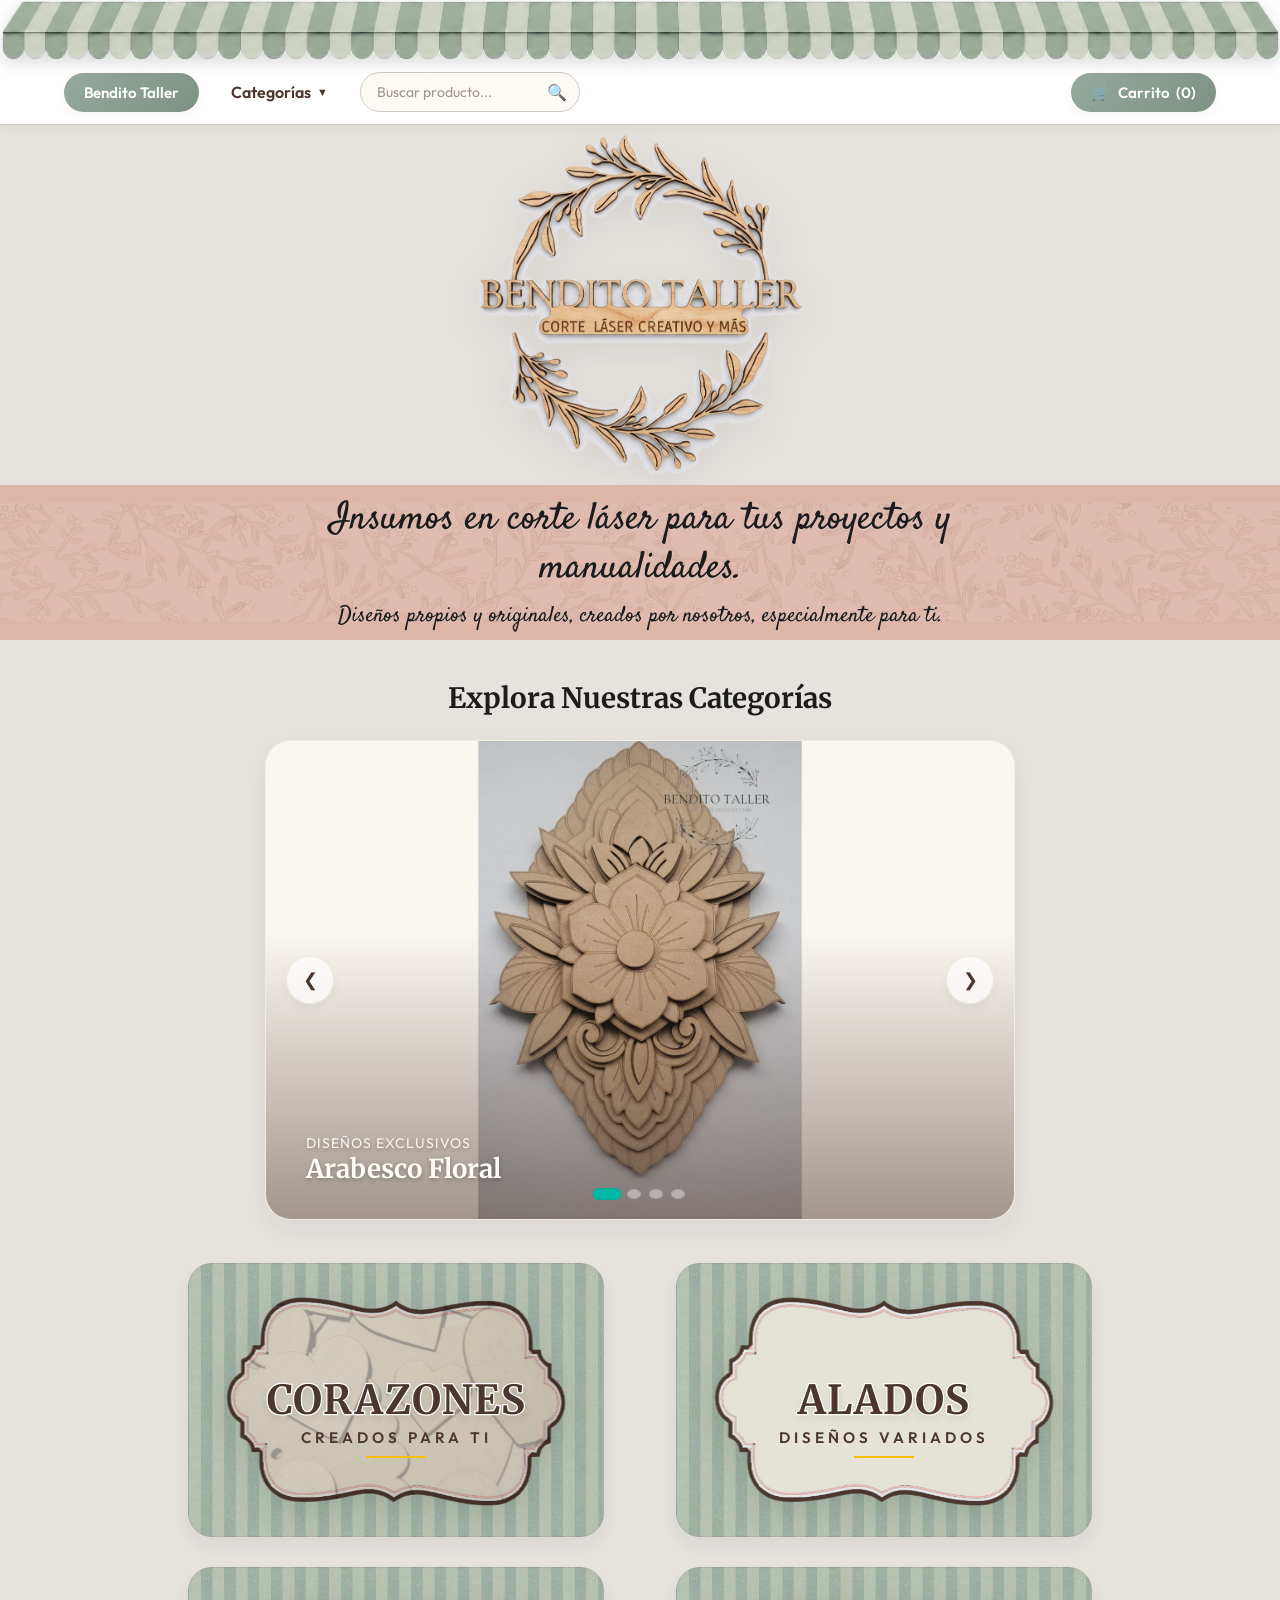
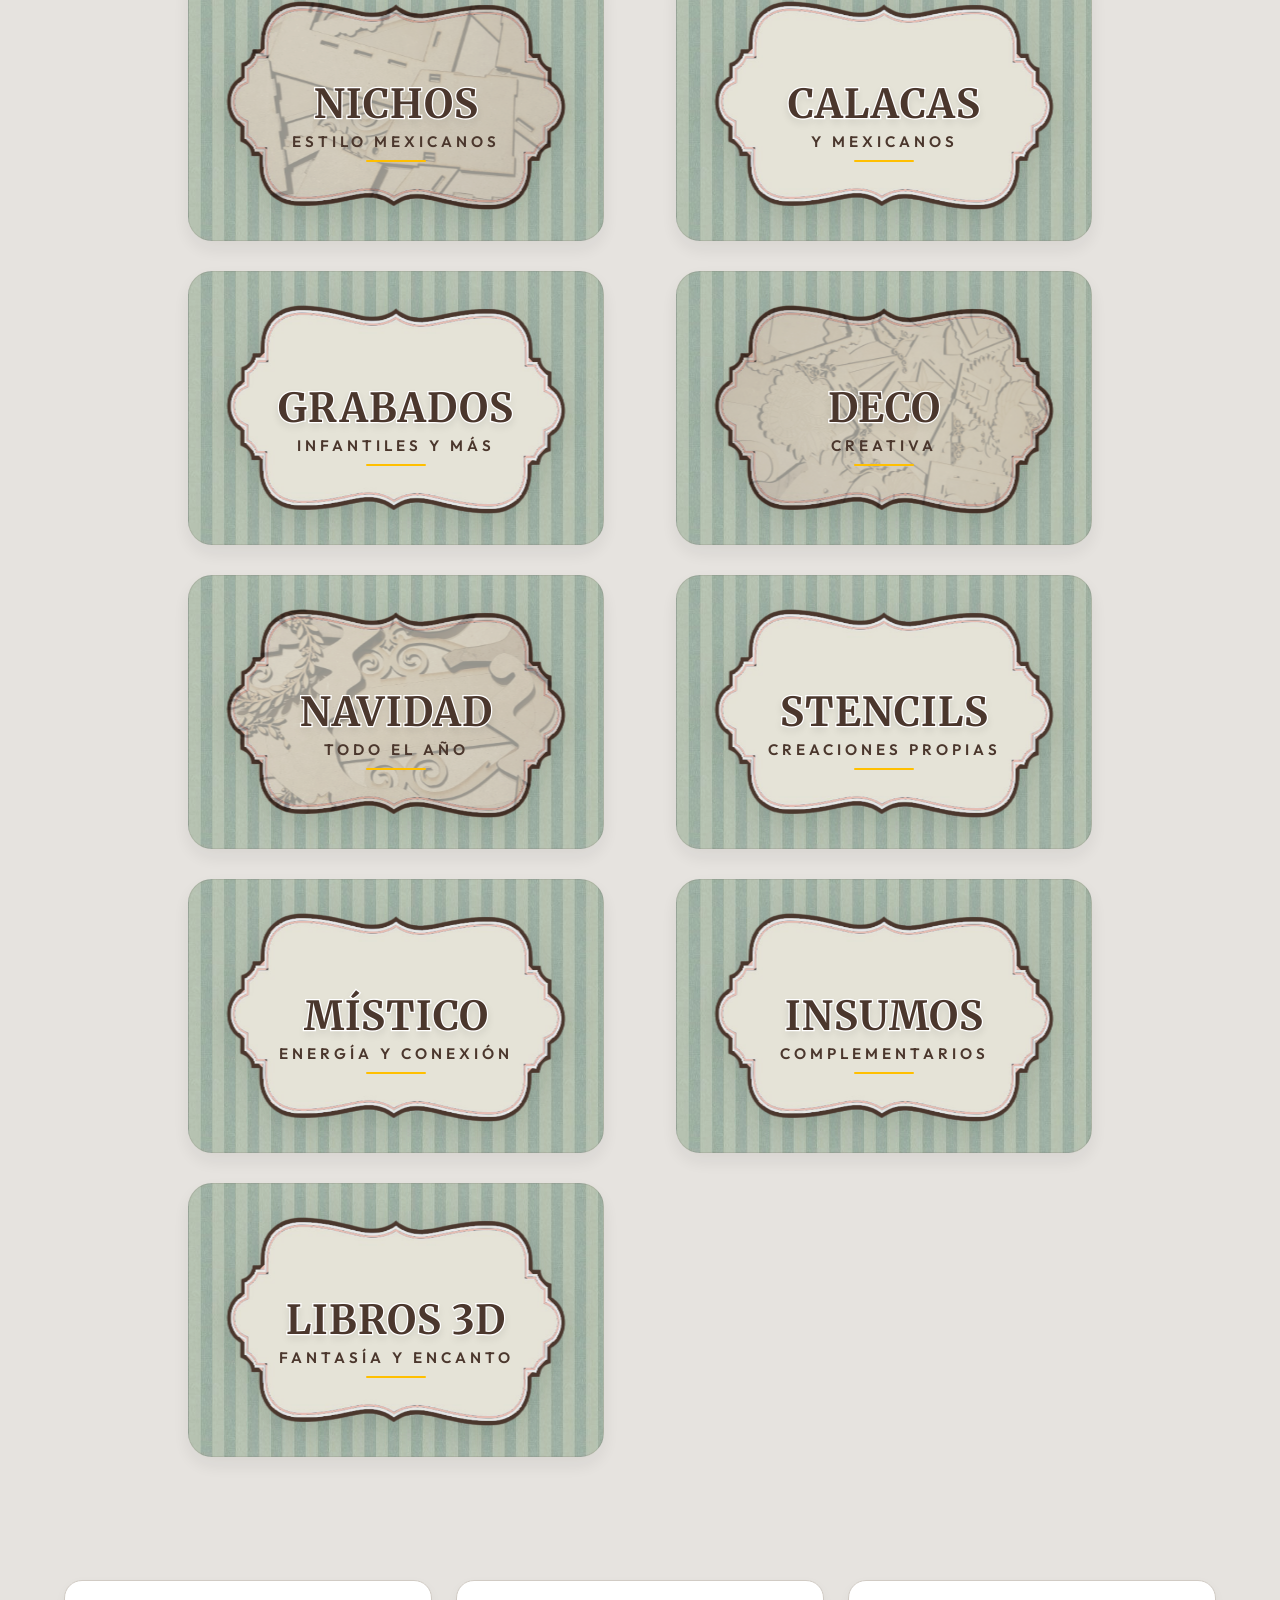
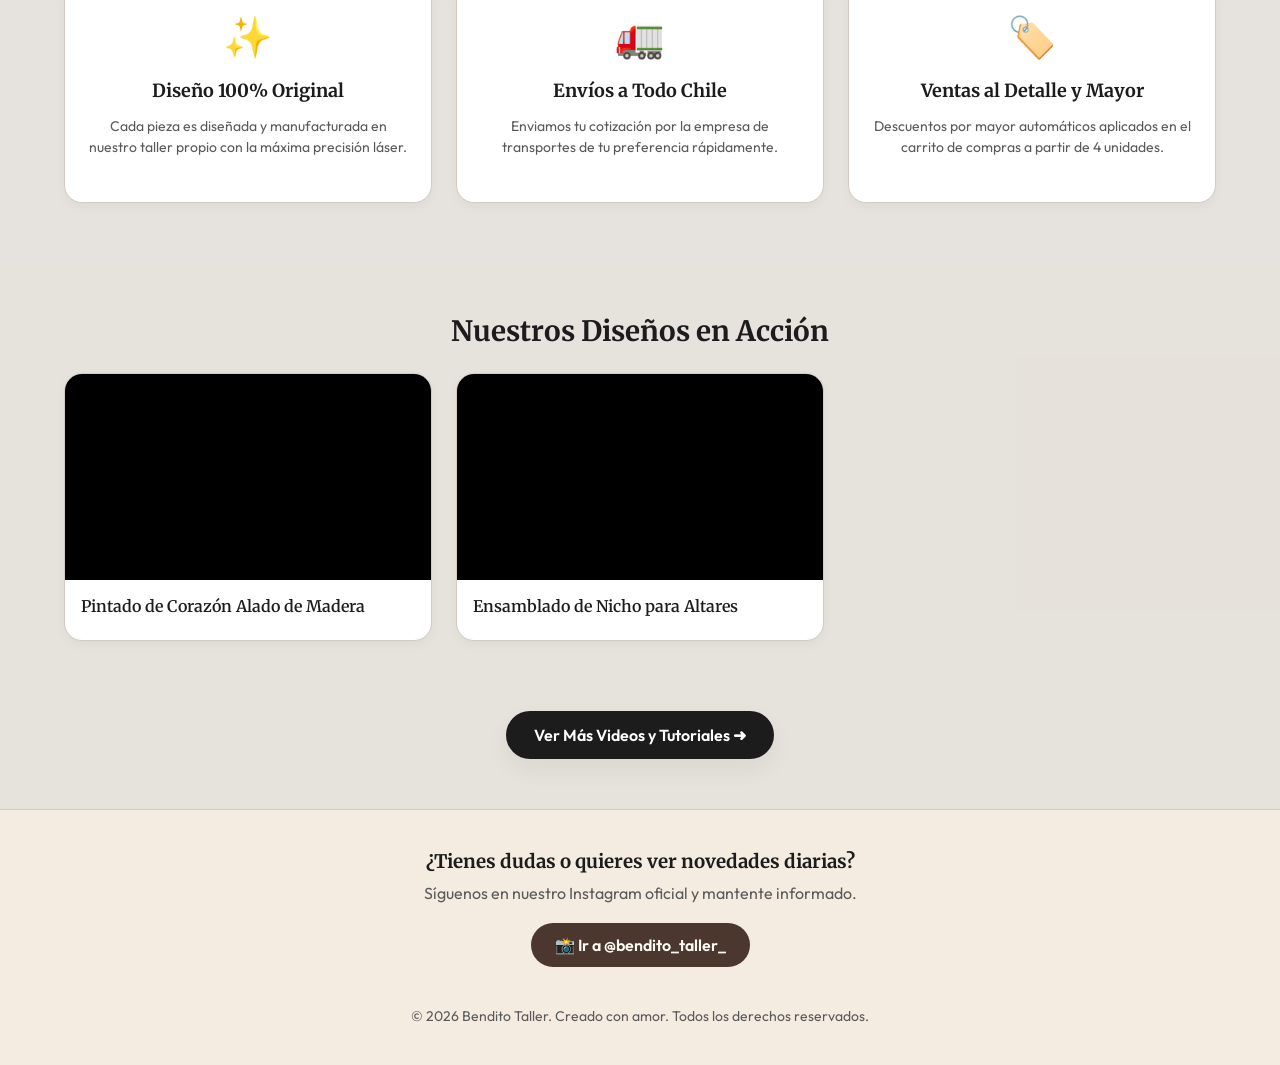
==== commit b64222af: "subir fotos" ====
--- a/index.html
+++ b/index.html
@@ -241,13 +241,13 @@
                         </div>
                     </a>
 
-                    <a href="catalogo.html?category=deco" class="category-card">
+                    <a href="catalogo.html?category=deco" class="category-card card-deco">
                         <div class="card-inner">
                             <div class="card-bg"></div>
                             <div class="card-overlay"></div>
                             <div class="card-content">
                                 <h2 data-text="DECO">DECO</h2>
-                                <span class="subtitle">originales y creativas</span>
+                                <span class="subtitle">creativa</span>
                                 <div class="divider"></div>
                                 <span class="explore">Explorar colección <span class="arrow">→</span></span>
                             </div>
--- a/styles.css
+++ b/styles.css
@@ -84,7 +84,7 @@
 @media (max-width: 768px) {
     .main-navbar::before {
         height: 30px; /* Achicado en móviles */
-        background-size: 180% 100%; /* Estirar las líneas horizontalmente para que se vean más anchas */
+        background-size: 300% 100%; /* Estirar las líneas horizontalmente para que se vean más anchas */
     }
     #catalog-section {
         scroll-margin-top: 140px;
@@ -1035,6 +1035,14 @@
     background-image: url('img/FONDO_NICHOS.jpg');
 }
 
+.card-deco .card-content::after {
+    background-image: url('img/fondo_deco_2.jpg');
+}
+
+.card-navidad .card-content::after {
+    background-image: url('img/FONDO_NAVIDAD.jpg');
+}
+
 .category-card:hover .card-content::after,
 .category-card.active .card-content::after {
     transform: translate(-50%, -50%) scale(1.05);
@@ -2289,12 +2297,14 @@
     
     .card-content .subtitle {
         font-size: 11px !important;
-        margin-bottom: 2px;
+        top: calc(50% + 18px) !important;
+        transform: translate(-50%, 0) !important;
     }
     
     .divider {
-        margin: 6px 0;
         width: 40px;
+        top: calc(50% + 34px) !important;
+        transform: translate(-50%, 0) !important;
     }
 
     .carousel-caption p {
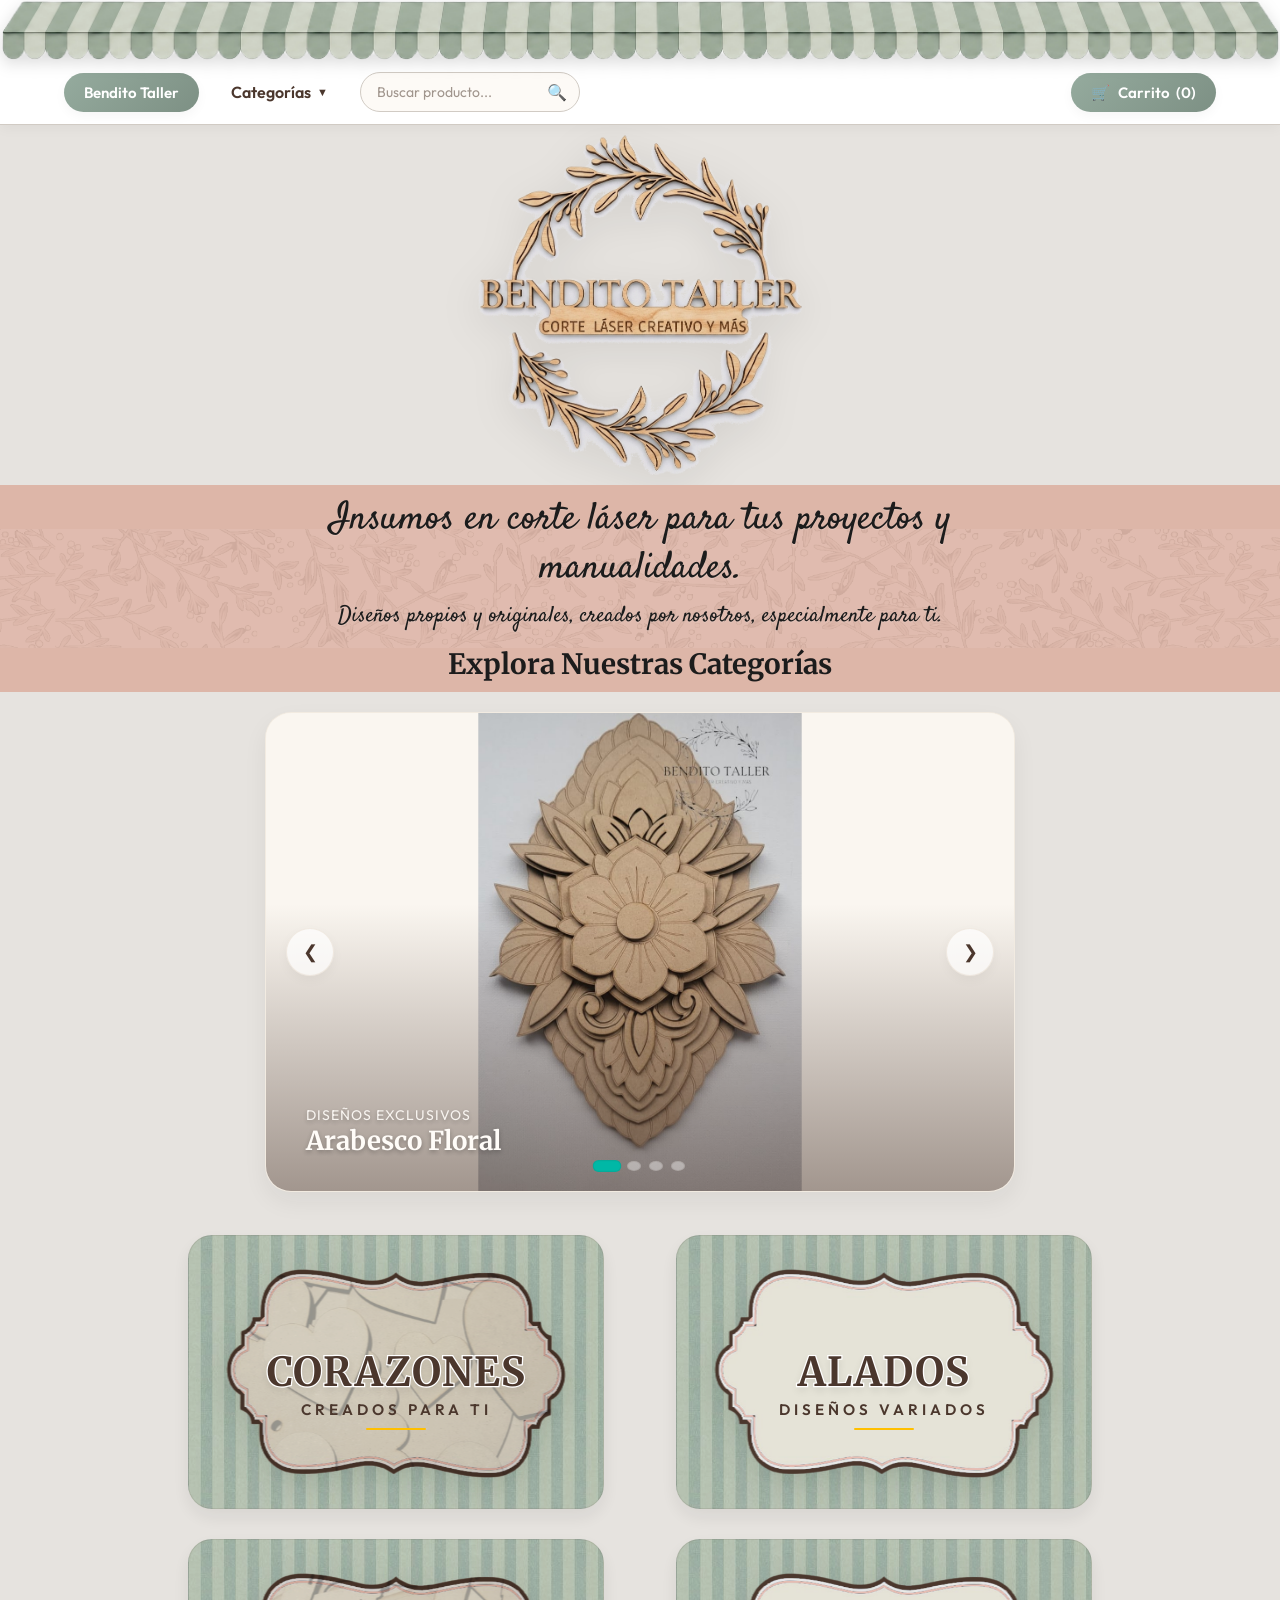
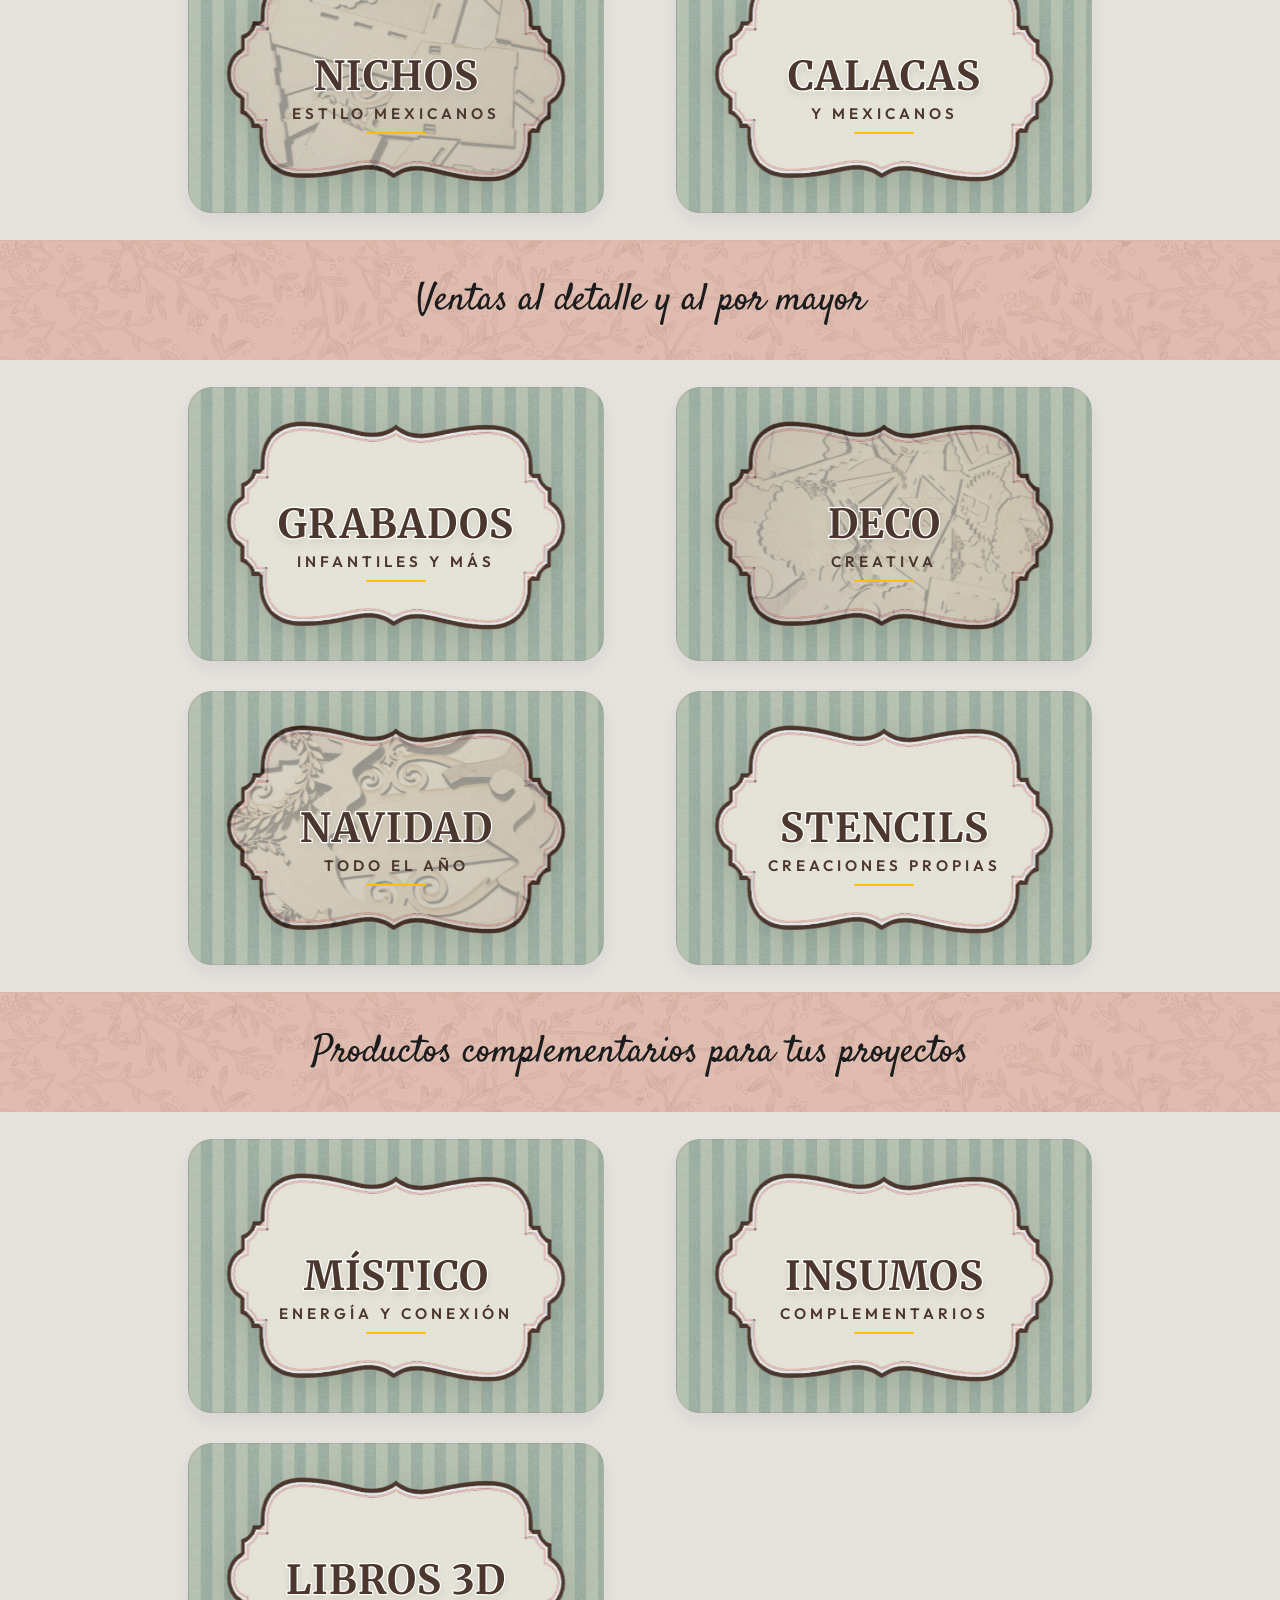
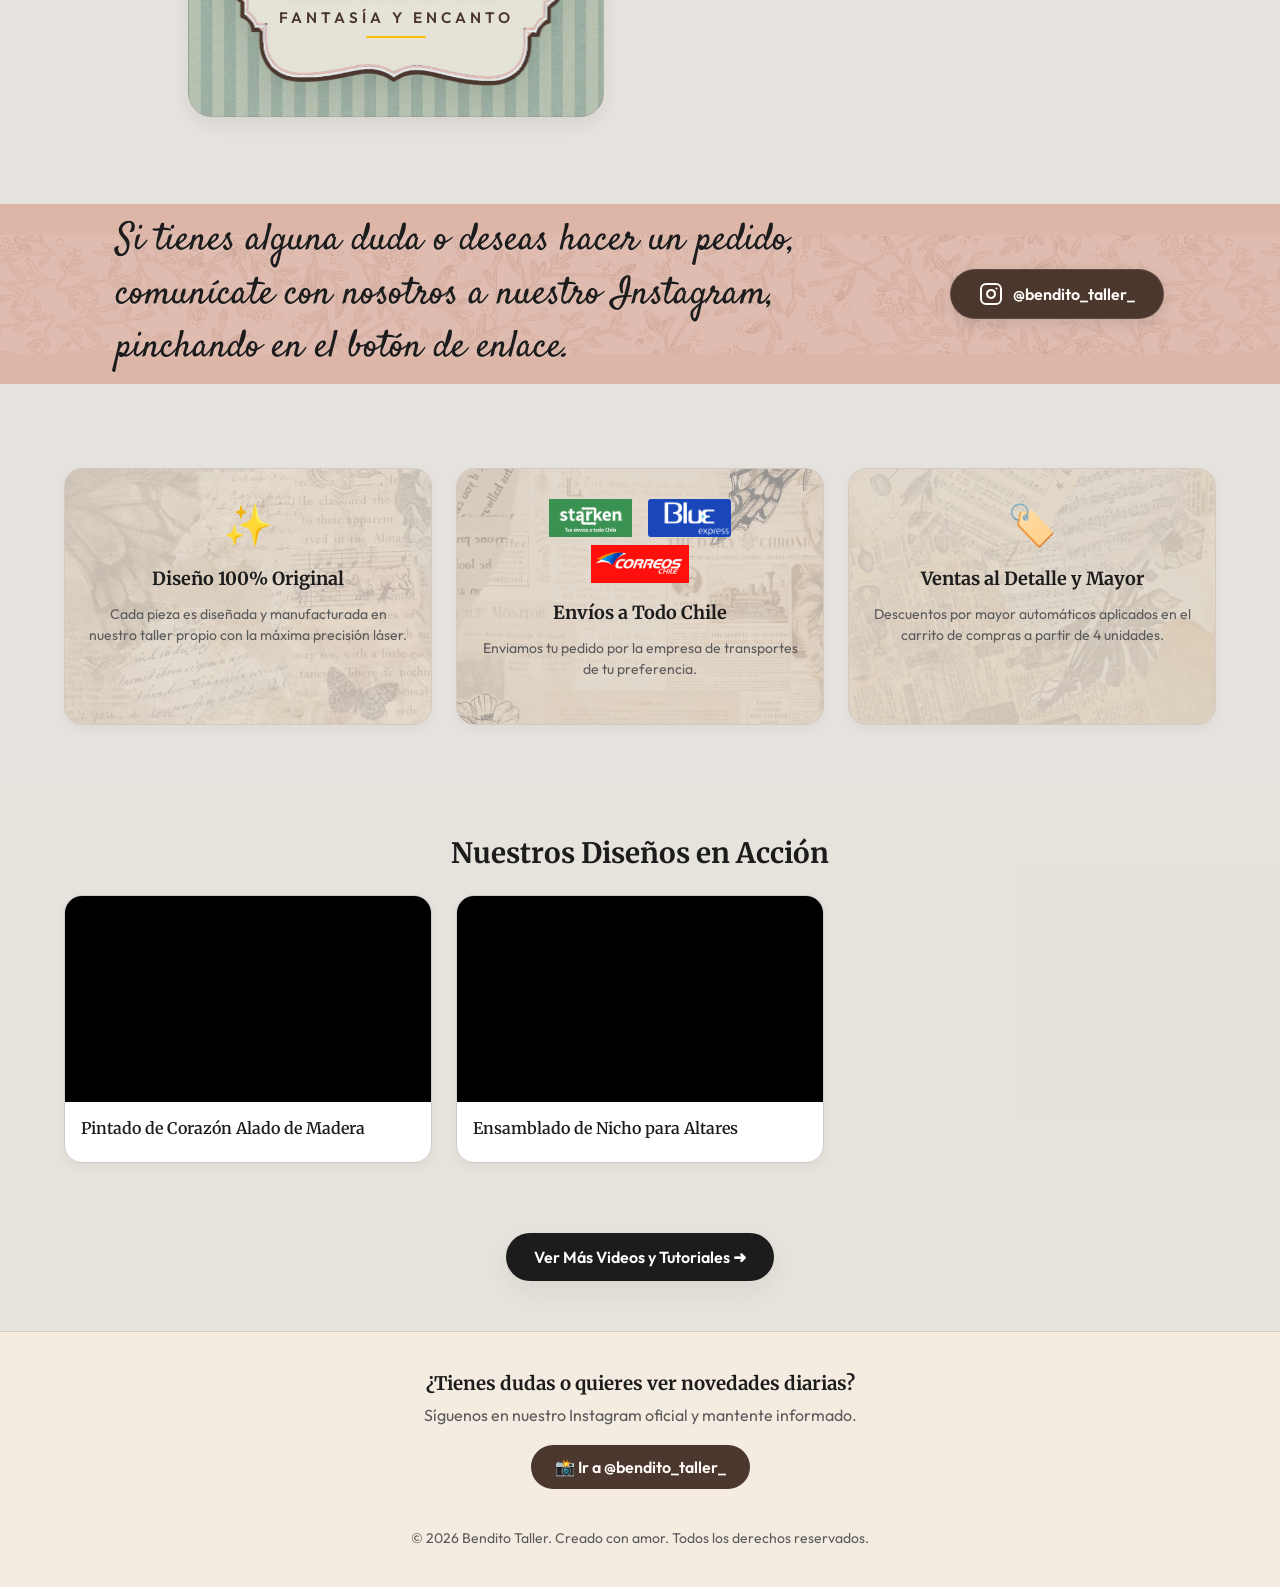
==== commit 733deb3b: "actualizar codigo" ====
--- a/index.html
+++ b/index.html
@@ -11,62 +11,7 @@
     <link href="https://fonts.googleapis.com/css2?family=Outfit:wght@300;400;600;800;900&family=Merriweather:wght@300;400;700;900&display=swap" rel="stylesheet">
     
     <link rel="stylesheet" href="styles.css">
-    <style>
-        .features-section {
-            max-width: 1200px;
-            margin: 0 auto 60px auto;
-            padding: 0 24px;
-            display: grid;
-            grid-template-columns: repeat(auto-fit, minmax(280px, 1fr));
-            gap: 24px;
-        }
-        .feature-card {
-            background: #ffffff;
-            border: 1px solid var(--border-color);
-            border-radius: var(--radius-md);
-            padding: 30px 24px;
-            text-align: center;
-            box-shadow: var(--shadow-sm);
-        }
-        .feature-icon {
-            font-size: 40px;
-            color: var(--primary-color);
-            margin-bottom: 16px;
-        }
-        .feature-title {
-            font-size: 18px;
-            font-weight: 700;
-            margin-bottom: 10px;
-            color: var(--text-main);
-        }
-        .feature-desc {
-            font-size: 14px;
-            color: var(--text-muted);
-            line-height: 1.5;
-        }
-        .insta-footer {
-            text-align: center;
-            background: #f5ece1;
-            padding: 40px 24px;
-            border-top: 1px solid var(--border-color);
-        }
-        .insta-btn {
-            display: inline-flex;
-            align-items: center;
-            gap: 8px;
-            background: #4b372d;
-            color: #fffcf8;
-            text-decoration: none;
-            padding: 12px 24px;
-            border-radius: 30px;
-            font-weight: 600;
-            transition: all 0.3s;
-        }
-        .insta-btn:hover {
-            transform: translateY(-2px);
-            background: #7d8b63;
-        }
-    </style>
+
 </head>
 <body>
 
@@ -152,14 +97,13 @@
             <div class="dots-banner-content">
                 <h3 class="dots-banner-title">Insumos en corte láser para tus proyectos y manualidades.</h3>
                 <p class="dots-banner-text">Diseños propios y originales, creados por nosotros, especialmente para ti.</p>
+                <h2 class="section-title" style="margin-top: 16px; margin-bottom: 0;">Explora Nuestras Categorías</h2>
             </div>
         </div>
     </div>
 
     <!-- EXPLORA CATEGORIAS -->
     <section id="catalog-section" class="container" style="padding-bottom: 60px;">
-
-        <h2 class="section-title">Explora Nuestras Categorías</h2>
         
         <!-- CARRUSEL DE PRODUCTOS DESTACADOS -->
         <div class="carousel-container" onmouseenter="detenerAutoSlide()" onmouseleave="iniciarAutoSlide()">
@@ -175,7 +119,7 @@
             <div class="carousel-dots" id="carouselDots"></div>
         </div>
 
-        <div class="categories-grid">
+        <div class="categories-grid" style="padding-bottom: 0;">
                     <a href="catalogo.html?category=corazones" class="category-card card-corazones">
                         <div class="card-inner">
                             <div class="card-bg"></div>
@@ -227,7 +171,18 @@
                             </div>
                         </div>
                     </a>
-
+                </div>
+
+                <!-- PRIMER BANNER REPETIDO -->
+                <div class="decor-banner-container" style="margin: 24px 0; max-width: 100%; padding: 0;">
+                    <div class="dots-banner-container">
+                        <div class="dots-banner-content">
+                            <h3 class="dots-banner-title" style="margin: 0;">Ventas al detalle y al por mayor</h3>
+                        </div>
+                    </div>
+                </div>
+
+                <div class="categories-grid" style="padding-top: 0; padding-bottom: 0;">
                     <a href="catalogo.html?category=grabados" class="category-card">
                         <div class="card-inner">
                             <div class="card-bg"></div>
@@ -279,7 +234,18 @@
                             </div>
                         </div>
                     </a>
-
+                </div>
+
+                <!-- SEGUNDO BANNER REPETIDO -->
+                <div class="decor-banner-container" style="margin: 24px 0; max-width: 100%; padding: 0;">
+                    <div class="dots-banner-container">
+                        <div class="dots-banner-content">
+                            <h3 class="dots-banner-title" style="margin: 0;">Productos complementarios para tus proyectos</h3>
+                        </div>
+                    </div>
+                </div>
+
+                <div class="categories-grid" style="padding-top: 0;">
                     <a href="catalogo.html?category=mistico-y-mas" class="category-card card-mistico">
                         <div class="card-inner">
                             <div class="card-bg"></div>
@@ -318,6 +284,25 @@
                             </div>
                         </div>
                     </a>
+                </div>
+
+                <!-- TERCER BANNER REPETIDO (INSTAGRAM) -->
+                <div class="decor-banner-container" style="margin: 24px 0; max-width: 100%; padding: 0;">
+                    <div class="dots-banner-container">
+                        <div class="dots-banner-content instagram-banner-content">
+                            <h3 class="dots-banner-title" style="margin: 0; line-height: 1.4;">
+                                Si tienes alguna duda o deseas hacer un pedido, comunícate con nosotros a nuestro Instagram, pinchando en el botón de enlace.
+                            </h3>
+                            <a href="https://www.instagram.com/bendito_taller_/" target="_blank" class="banner-insta-btn">
+                                <svg width="24" height="24" viewBox="0 0 24 24" fill="none" stroke="currentColor" stroke-width="2" stroke-linecap="round" stroke-linejoin="round" style="display: block;">
+                                    <rect x="2" y="2" width="20" height="20" rx="5" ry="5"></rect>
+                                    <path d="M16 11.37A4 4 0 1 1 12.63 8 4 4 0 0 1 16 11.37z"></path>
+                                    <line x1="17.5" y1="6.5" x2="17.51" y2="6.5"></line>
+                                </svg>
+                                <span>@bendito_taller_</span>
+                            </a>
+                        </div>
+                    </div>
                 </div>
     </section>
 
@@ -331,9 +316,17 @@
             <p class="feature-desc">Cada pieza es diseñada y manufacturada en nuestro taller propio con la máxima precisión láser.</p>
         </div>
         <div class="feature-card">
-            <div class="feature-icon">🚛</div>
+            <div class="shipping-logos-container">
+                <div class="shipping-logos-row">
+                    <img src="img/logo_starken.png" alt="Starken" class="shipping-logo">
+                    <img src="img/Logo-Blue.png" alt="Blue Express" class="shipping-logo">
+                </div>
+                <div class="shipping-logos-row">
+                    <img src="img/correos-chile-logo1.jpg" alt="Correos de Chile" class="shipping-logo correos-logo">
+                </div>
+            </div>
             <h3 class="feature-title">Envíos a Todo Chile</h3>
-            <p class="feature-desc">Enviamos tu cotización por la empresa de transportes de tu preferencia rápidamente.</p>
+            <p class="feature-desc">Enviamos tu pedido por la empresa de transportes de tu preferencia.</p>
         </div>
         <div class="feature-card">
             <div class="feature-icon">🏷️</div>
--- a/styles.css
+++ b/styles.css
@@ -1390,6 +1390,7 @@
     background-color: #fcf9f5;
     overflow: hidden;
     border-bottom: 1px solid rgba(229, 218, 203, 0.3);
+    cursor: pointer; /* Habilitar cursor interactivo para ampliar foto */
 }
 
 .product-img {
@@ -2144,6 +2145,10 @@
     box-sizing: border-box;
 }
 
+.dots-banner-container.tall-banner {
+    min-height: 160px;
+}
+
 .dots-banner-container::after {
     content: '';
     position: absolute;
@@ -2219,6 +2224,39 @@
     text-shadow: 0 1px 1px rgba(255, 255, 255, 0.2);
 }
 
+.banner-insta-btn {
+    pointer-events: auto;
+    display: inline-flex;
+    align-items: center;
+    justify-content: center;
+    background: #4b372d;
+    color: #fffcf8 !important;
+    text-decoration: none;
+    padding: 12px 28px;
+    border-radius: 30px;
+    font-weight: 600;
+    font-size: 16px;
+    gap: 10px;
+    transition: all 0.3s ease;
+    box-shadow: 0 4px 15px rgba(0, 0, 0, 0.1);
+    border: 1px solid rgba(255, 255, 255, 0.1);
+    margin-top: 18px;
+}
+
+.banner-insta-btn:hover {
+    transform: translateY(-2px);
+    background: #7d8b63;
+    box-shadow: 0 6px 20px rgba(0, 0, 0, 0.15);
+}
+
+.banner-insta-btn svg {
+    transition: transform 0.3s ease;
+}
+
+.banner-insta-btn:hover svg {
+    transform: rotate(10deg) scale(1.1);
+}
+
 
 
 @media (max-width: 950px) {
@@ -2240,7 +2278,10 @@
     }
     .dots-banner-container {
         padding: 4px 16px; /* Reducido de 10px a 4px para recortar altura */
-        min-height: auto;
+        min-height: 90px;
+    }
+    .dots-banner-container.tall-banner {
+        min-height: 140px;
     }
     .dots-banner-title {
         font-size: 24px;
@@ -2320,6 +2361,337 @@
         grid-template-columns: 1fr;
         padding: 0 16px 40px 16px;
     }
-}
-
-
+
+    /* Ajuste de fuentes y tamaño para banners en celulares */
+    .dots-banner-title {
+        font-size: 19px !important;
+        margin-bottom: 6px;
+        line-height: 1.4;
+    }
+    .dots-banner-text {
+        font-size: 14px !important;
+    }
+    .banner-insta-btn {
+        padding: 10px 22px !important;
+        font-size: 14px !important;
+        margin-top: 12px !important;
+    }
+    .dots-banner-container {
+        min-height: 80px;
+    }
+    .dots-banner-container.tall-banner {
+        min-height: 135px;
+    }
+    
+    /* Logos de envío en celulares */
+    .shipping-logos-container {
+        gap: 6px;
+    }
+    .shipping-logo {
+        height: 29px;
+    }
+    .shipping-logo.correos-logo {
+        height: 29px;
+    }
+}
+
+/* ==========================
+   FEATURES SECTION & INSTAGRAM FOOTER (SHARED)
+========================== */
+.features-section {
+    max-width: 1200px;
+    margin: 0 auto 60px auto;
+    padding: 0 24px;
+    display: grid;
+    grid-template-columns: repeat(auto-fit, minmax(280px, 1fr));
+    gap: 24px;
+}
+
+.feature-card {
+    position: relative; /* Para posicionar el pseudo-elemento del fondo */
+    border: 1px solid var(--border-color);
+    border-radius: var(--radius-md);
+    padding: 30px 24px;
+    text-align: center;
+    box-shadow: var(--shadow-sm);
+    overflow: hidden; /* Mantener el fondo recortado en las esquinas redondeadas */
+    background: transparent;
+    z-index: 1;
+}
+
+.feature-card::before {
+    content: '';
+    position: absolute;
+    top: 0;
+    left: 0;
+    right: 0;
+    bottom: 0;
+    background-size: cover;
+    background-position: center;
+    background-repeat: no-repeat;
+    opacity: 0.35; /* Aumentada la translucidez al 35% para mejor lectura */
+    z-index: -1;
+}
+
+/* Diferentes imágenes de fondo para cada tarjeta de características */
+.feature-card:nth-child(1)::before {
+    background-image: url('img/fondo_cuadros_blancos.jpeg');
+}
+
+.feature-card:nth-child(2)::before {
+    background-image: url('img/fondo_cuadros_blancos1.jpeg');
+}
+
+.feature-card:nth-child(3)::before {
+    background-image: url('img/fondo_cuadros_blancos2.jpeg');
+}
+
+.feature-icon {
+    font-size: 40px;
+    color: var(--primary-color);
+    margin-bottom: 16px;
+}
+
+.feature-title {
+    font-size: 18px;
+    font-weight: 700;
+    margin-bottom: 10px;
+    color: var(--text-main);
+}
+
+.feature-desc {
+    font-size: 14px;
+    color: var(--text-muted);
+    line-height: 1.5;
+}
+
+.insta-footer {
+    text-align: center;
+    background: #f5ece1;
+    padding: 40px 24px;
+    border-top: 1px solid var(--border-color);
+}
+
+.insta-btn {
+    display: inline-flex;
+    align-items: center;
+    gap: 8px;
+    background: #4b372d;
+    color: #fffcf8;
+    text-decoration: none;
+    padding: 12px 24px;
+    border-radius: 30px;
+    font-weight: 600;
+    transition: all 0.3s;
+}
+
+.insta-btn:hover {
+    transform: translateY(-2px);
+    background: #7d8b63;
+}
+
+/* Shipping logos container & image styling */
+.shipping-logos-container {
+    display: flex;
+    flex-direction: column;
+    justify-content: center;
+    align-items: center;
+    gap: 8px;
+    margin-bottom: 16px;
+}
+
+.shipping-logos-row {
+    display: flex;
+    justify-content: center;
+    align-items: center;
+    gap: 16px;
+}
+
+.shipping-logo {
+    height: 38px;
+    width: auto;
+    object-fit: contain;
+    transition: all 0.3s ease;
+}
+
+.shipping-logo:hover {
+    transform: scale(1.05);
+}
+
+.shipping-logo.correos-logo {
+    height: 38px;
+}
+
+/* Instagram Banner Side-by-Side styling */
+.instagram-banner-content {
+    max-width: 85% !important;
+    display: flex;
+    flex-direction: row;
+    align-items: center;
+    justify-content: center;
+    gap: 24px;
+}
+
+.instagram-banner-content .dots-banner-title {
+    margin: 0;
+    text-align: left;
+}
+
+.instagram-banner-content .banner-insta-btn {
+    margin-top: 0;
+    flex-shrink: 0;
+}
+
+@media (max-width: 768px) {
+    .instagram-banner-content {
+        flex-direction: column;
+        gap: 10px;
+        text-align: center;
+    }
+    .instagram-banner-content .dots-banner-title {
+        text-align: center;
+    }
+    .instagram-banner-content .banner-insta-btn {
+        margin-top: 6px !important;
+    }
+}
+
+/* Banner dinámico de categorías en catálogo */
+.category-header-banner {
+    position: relative;
+    width: 100%;
+    height: 200px;
+    border-radius: 24px;
+    margin-bottom: 40px;
+    background-size: auto; /* Usar tamaño real de la foto */
+    background-position: center;
+    background-repeat: repeat; /* Hacer mosaico */
+    display: flex;
+    align-items: center;
+    justify-content: center;
+    overflow: hidden; /* Cortar cualquier desborde para que no sobresalga del banner */
+    box-shadow: 0 8px 24px rgba(75, 55, 45, 0.15);
+    border: 1px solid rgba(75, 55, 45, 0.12);
+    transition: background-image 0.5s ease;
+}
+
+.category-header-banner::before {
+    content: '';
+    position: absolute;
+    top: 0;
+    left: 0;
+    right: 0;
+    bottom: 0;
+    background: rgba(255, 255, 255, 0.15); /* Soft overlay to lighten the background image */
+    z-index: 1;
+}
+
+.category-banner-badge {
+    position: relative;
+    width: 435px; /* Agrandado un 50% de 290px */
+    height: 200px; /* Ajustado al alto del banner para no sobresalir */
+    display: flex;
+    align-items: center;
+    justify-content: center;
+    z-index: 2;
+}
+
+.category-banner-badge::before {
+    content: '';
+    position: absolute;
+    top: 0;
+    left: 0;
+    width: 100%;
+    height: 100%;
+    background-image: url('img/fondo_letra.png');
+    background-size: 100% 100%;
+    background-position: center;
+    background-repeat: no-repeat;
+    z-index: -1;
+    filter: drop-shadow(0 8px 16px rgba(0, 0, 0, 0.16));
+}
+
+.category-banner-badge::after {
+    content: '';
+    position: absolute;
+    top: 0;
+    left: 0;
+    width: 100%;
+    height: 100%;
+    background: linear-gradient(135deg, rgba(149, 171, 158, 0.55) 0%, rgba(125, 144, 132, 0.55) 100%);
+    -webkit-mask-image: url('img/fondo_letra.png');
+    mask-image: url('img/fondo_letra.png');
+    -webkit-mask-size: 100% 100%;
+    mask-size: 100% 100%;
+    -webkit-mask-repeat: no-repeat;
+    mask-repeat: no-repeat;
+    -webkit-mask-position: center;
+    mask-position: center;
+    z-index: 0;
+    mix-blend-mode: multiply;
+    pointer-events: none;
+}
+
+.category-banner-badge-inner {
+    text-align: center;
+    padding: 0 30px;
+    position: relative;
+    z-index: 1;
+}
+
+.category-banner-title {
+    font-family: 'Merriweather', serif;
+    font-size: 42px; /* Agrandado un 50% de 28px */
+    font-weight: 700;
+    color: #4b372d;
+    margin: 0 0 6px 0;
+    text-transform: uppercase;
+    text-shadow: 0 1px 1px rgba(255, 255, 255, 0.6);
+}
+
+.category-banner-subtitle {
+    font-family: 'Merriweather', serif;
+    font-size: 16px; /* Agrandado un 50% de 11px */
+    font-weight: 600;
+    color: #4b372d;
+    text-transform: uppercase;
+    letter-spacing: 4px;
+    display: block;
+    margin-bottom: 12px;
+}
+
+.category-banner-divider {
+    width: 60px; /* Agrandado un 50% de 40px */
+    height: 2px;
+    background-color: #FFBF00; /* Dorado */
+    margin: 0 auto;
+}
+
+@media (max-width: 768px) {
+    .category-header-banner {
+        height: 160px;
+        margin-bottom: 24px;
+        background-size: auto; /* Mantener tamaño real de la foto en móvil */
+    }
+    .category-banner-badge {
+        width: 360px; /* Agrandado un 50% de 240px */
+        height: 160px; /* Ajustado al alto del banner en móvil para no sobresalir */
+    }
+    .category-banner-badge-inner {
+        padding: 0 20px;
+    }
+    .category-banner-title {
+        font-size: 33px; /* Agrandado un 50% de 22px */
+    }
+    .category-banner-subtitle {
+        font-size: 14px; /* Agrandado un 50% de 9px */
+        letter-spacing: 3px;
+    }
+    .category-banner-divider {
+        width: 48px;
+    }
+}
+
+
+
+
